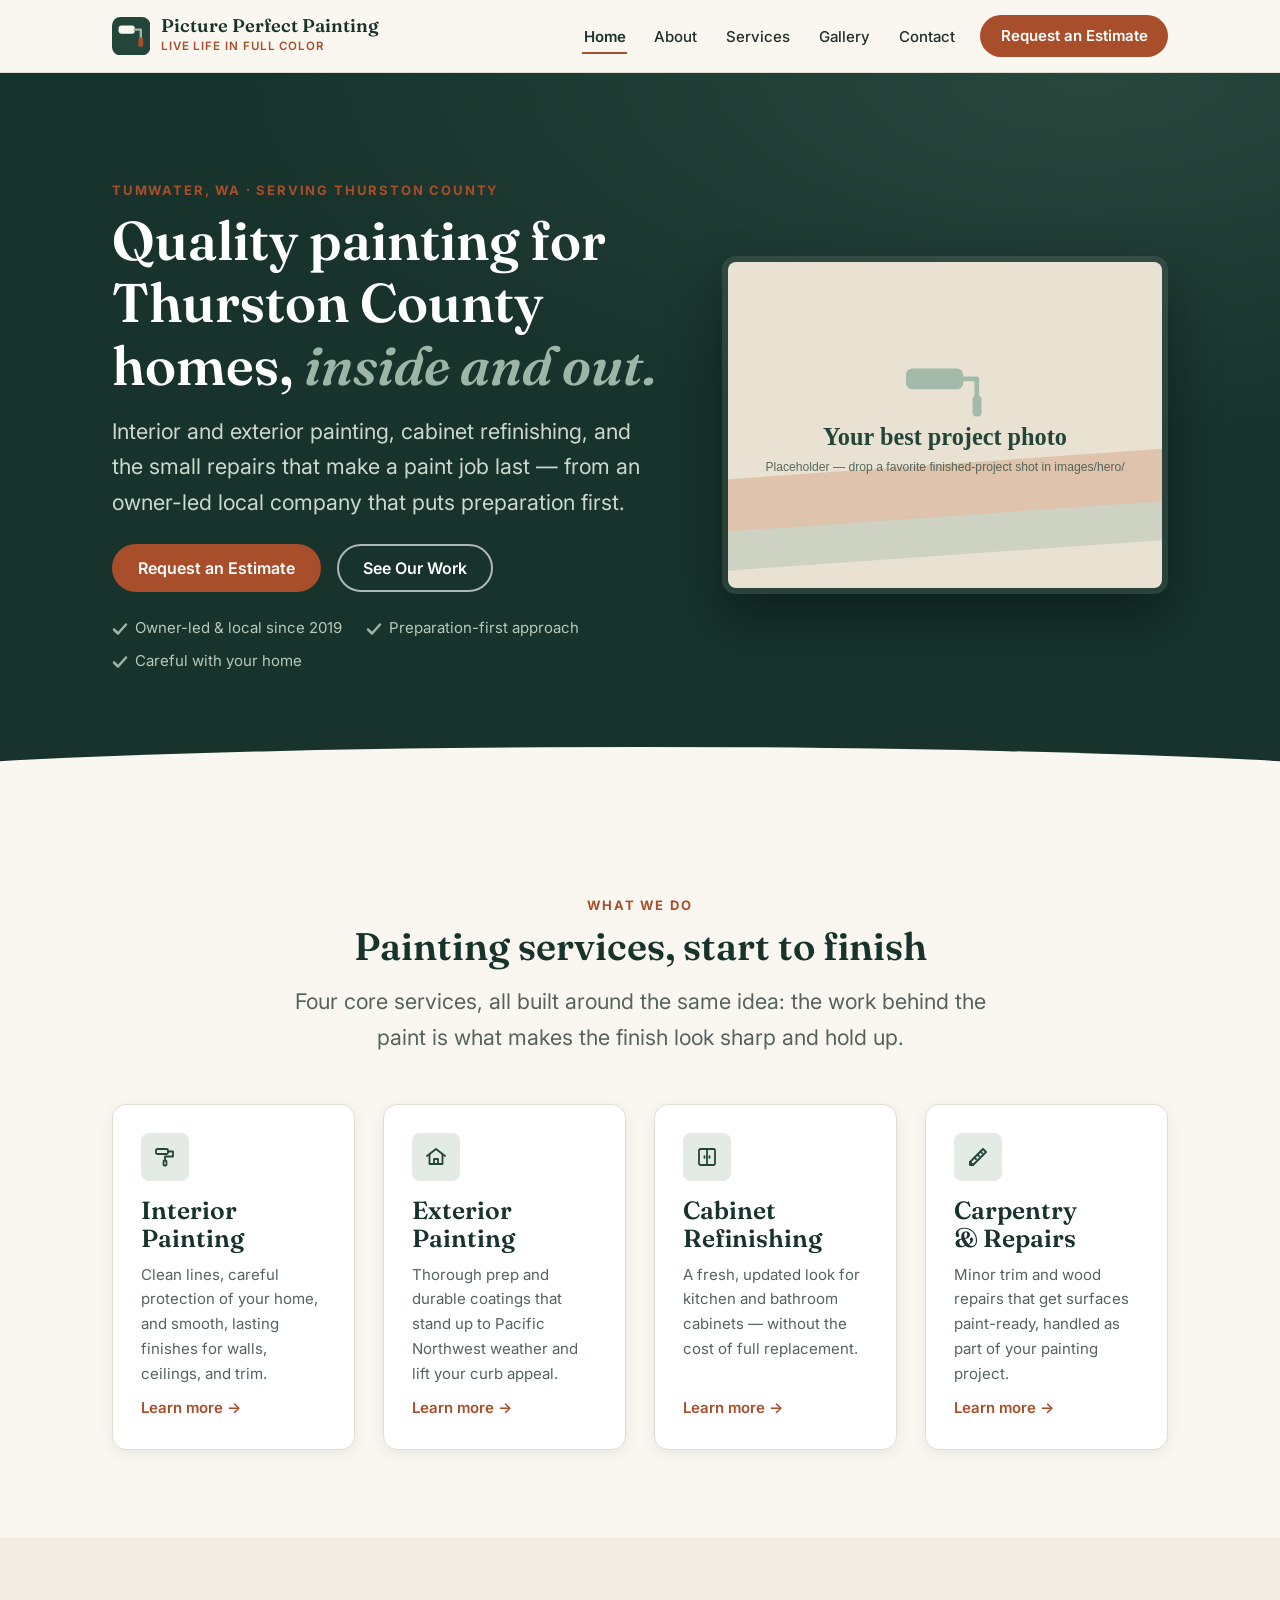
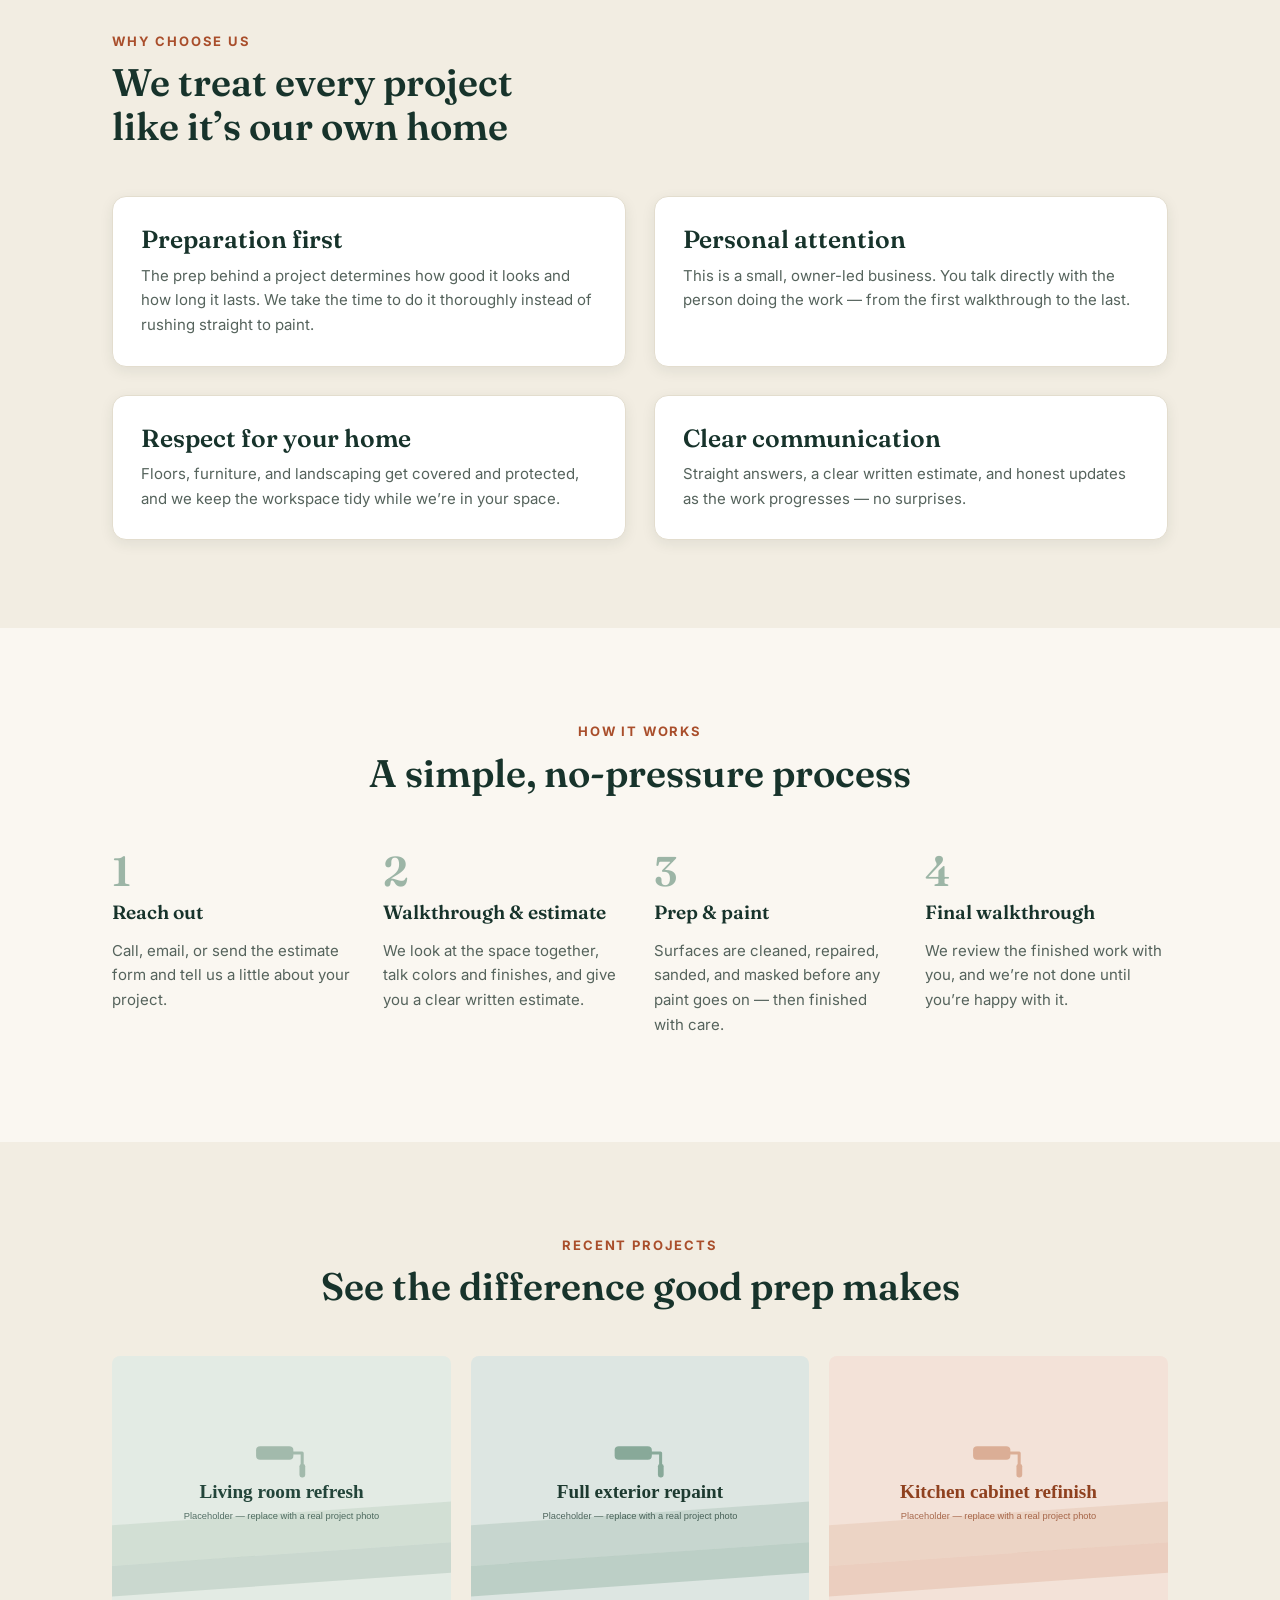
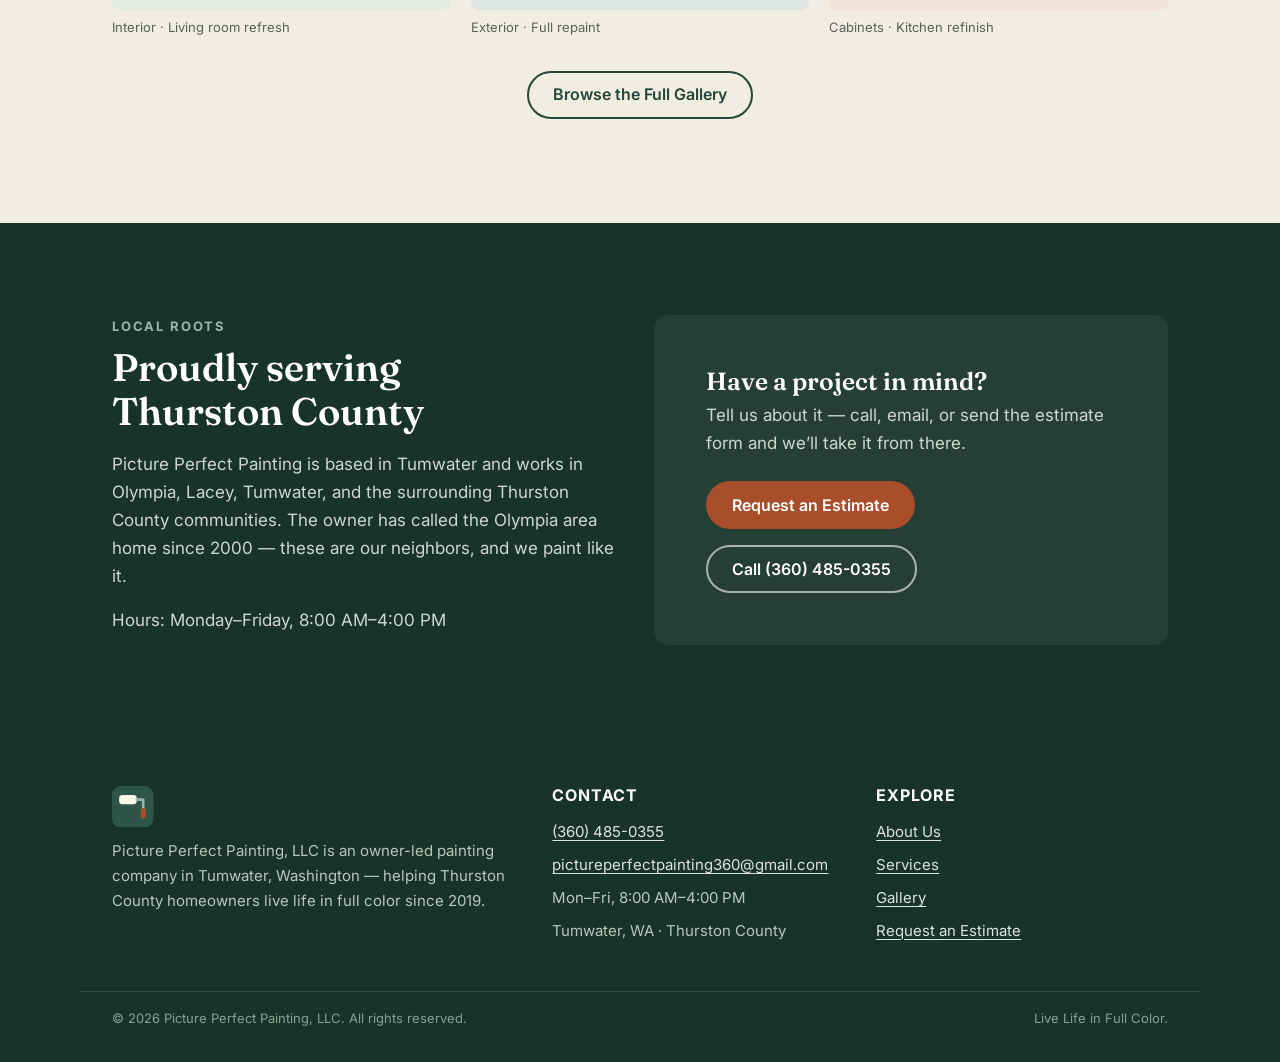
==== index.html @ fa582747 "Build redesigned Picture Perfect Painting website Complete rebuild of pictureperfectpainting360.com " ====
<!DOCTYPE html>
<html lang="en">
<head>
  <meta charset="UTF-8">
  <meta name="viewport" content="width=device-width, initial-scale=1.0">
  <title>Picture Perfect Painting | Interior &amp; Exterior Painters in Thurston County, WA</title>
  <meta name="description" content="Owner-led painting company in Tumwater, WA. Interior and exterior painting, cabinet refinishing, and small repairs for homes across Thurston County. Request an estimate today.">
  <link rel="canonical" href="https://pictureperfectpainting360.com/">

  <!-- Social sharing preview -->
  <meta property="og:type" content="website">
  <meta property="og:site_name" content="Picture Perfect Painting, LLC">
  <meta property="og:title" content="Picture Perfect Painting | Thurston County, WA">
  <meta property="og:description" content="Interior &amp; exterior painting, cabinet refinishing, and small repairs. Owner-led and local to Tumwater since 2019.">
  <meta property="og:url" content="https://pictureperfectpainting360.com/">
  <meta property="og:image" content="https://pictureperfectpainting360.com/images/branding/og-image.png">

  <link rel="icon" type="image/svg+xml" href="images/branding/favicon.svg">
  <link rel="apple-touch-icon" href="images/branding/apple-touch-icon.png">

  <link rel="preconnect" href="https://fonts.googleapis.com">
  <link rel="preconnect" href="https://fonts.gstatic.com" crossorigin>
  <link href="https://fonts.googleapis.com/css2?family=Fraunces:ital,opsz,wght@0,9..144,600;1,9..144,600&amp;family=Inter:wght@400;500;600;700&amp;display=swap" rel="stylesheet">

  <link rel="stylesheet" href="css/style.css">
  <script src="js/main.js" defer></script>

  <!-- Local-business structured data for search engines -->
  <script type="application/ld+json">
  {
    "@context": "https://schema.org",
    "@type": "HousePainter",
    "name": "Picture Perfect Painting, LLC",
    "url": "https://pictureperfectpainting360.com/",
    "telephone": "+13604850355",
    "email": "pictureperfectpainting360@gmail.com",
    "slogan": "Live Life in Full Color",
    "foundingDate": "2019",
    "image": "https://pictureperfectpainting360.com/images/branding/og-image.png",
    "address": {
      "@type": "PostalAddress",
      "addressLocality": "Tumwater",
      "addressRegion": "WA",
      "addressCountry": "US"
    },
    "areaServed": [
      { "@type": "AdministrativeArea", "name": "Thurston County, WA" },
      { "@type": "City", "name": "Olympia" },
      { "@type": "City", "name": "Lacey" },
      { "@type": "City", "name": "Tumwater" }
    ],
    "openingHoursSpecification": [{
      "@type": "OpeningHoursSpecification",
      "dayOfWeek": ["Monday", "Tuesday", "Wednesday", "Thursday", "Friday"],
      "opens": "08:00",
      "closes": "16:00"
    }]
  }
  </script>
</head>
<body>
  <a class="skip-link" href="#main">Skip to main content</a>

  <!-- ============ HEADER (keep identical across all pages) ============ -->
  <header class="site-header">
    <div class="container header-inner">
      <a class="brand" href="index.html">
        <svg viewBox="0 0 64 64" aria-hidden="true" focusable="false">
          <rect width="64" height="64" rx="14" fill="#23453a"/>
          <rect x="11" y="14" width="27" height="14" rx="5" fill="#faf7f1"/>
          <path d="M38 21 h10 v13" fill="none" stroke="#9cb5a6" stroke-width="4" stroke-linecap="round" stroke-linejoin="round"/>
          <rect x="44" y="34" width="8" height="16" rx="3.5" fill="#a94e2b"/>
        </svg>
        <span>
          <span class="brand-name">Picture Perfect Painting</span>
          <span class="brand-tag">Live Life in Full Color</span>
        </span>
      </a>
      <nav class="site-nav" id="site-nav" aria-label="Main">
        <ul>
          <li><a href="index.html" aria-current="page">Home</a></li>
          <li><a href="about.html">About</a></li>
          <li><a href="services.html">Services</a></li>
          <li><a href="gallery.html">Gallery</a></li>
          <li><a href="contact.html">Contact</a></li>
        </ul>
      </nav>
      <a class="btn btn--primary header-cta" href="contact.html">Request an Estimate</a>
      <button class="nav-toggle" aria-expanded="false" aria-controls="site-nav">
        <span class="visually-hidden">Menu</span>
        <span class="bar"></span><span class="bar"></span><span class="bar"></span>
      </button>
    </div>
  </header>

  <main id="main">
    <!-- ============ HERO ============ -->
    <section class="hero">
      <div class="container hero-inner">
        <div>
          <span class="eyebrow">Tumwater, WA &middot; Serving Thurston County</span>
          <h1>Quality painting for Thurston County homes, <span class="accent">inside&nbsp;and&nbsp;out.</span></h1>
          <p>Interior and exterior painting, cabinet refinishing, and the small repairs that make a paint job last — from an owner-led local company that puts preparation first.</p>
          <div class="hero-actions">
            <a class="btn btn--primary" href="contact.html">Request an Estimate</a>
            <a class="btn btn--outline" href="gallery.html">See Our Work</a>
          </div>
          <ul class="hero-points">
            <li><svg viewBox="0 0 16 16" aria-hidden="true"><path d="M2 8.5 6 12.5 14 3.5" fill="none" stroke="currentColor" stroke-width="2.5" stroke-linecap="round" stroke-linejoin="round"/></svg>Owner-led &amp; local since 2019</li>
            <li><svg viewBox="0 0 16 16" aria-hidden="true"><path d="M2 8.5 6 12.5 14 3.5" fill="none" stroke="currentColor" stroke-width="2.5" stroke-linecap="round" stroke-linejoin="round"/></svg>Preparation-first approach</li>
            <li><svg viewBox="0 0 16 16" aria-hidden="true"><path d="M2 8.5 6 12.5 14 3.5" fill="none" stroke="currentColor" stroke-width="2.5" stroke-linecap="round" stroke-linejoin="round"/></svg>Careful with your home</li>
          </ul>
        </div>
        <div class="hero-media">
          <!-- Swap this placeholder for a real finished-project photo
               (images/hero/) and give it descriptive alt text. -->
          <img src="images/hero/hero-placeholder.svg" width="1000" height="750" alt="" fetchpriority="high">
        </div>
      </div>
    </section>

    <!-- ============ SERVICES OVERVIEW ============ -->
    <section class="section" aria-labelledby="services-heading">
      <div class="container">
        <div class="section-intro section-intro--center">
          <span class="eyebrow">What We Do</span>
          <h2 id="services-heading">Painting services, start to finish</h2>
          <p class="lede">Four core services, all built around the same idea: the work behind the paint is what makes the finish look sharp and hold up.</p>
        </div>
        <div class="grid grid--4">
          <article class="card">
            <div class="card-icon">
              <svg viewBox="0 0 24 24" fill="none" stroke="currentColor" stroke-width="1.8" stroke-linecap="round" stroke-linejoin="round" aria-hidden="true"><rect x="3" y="4" width="12" height="5" rx="1.5"/><path d="M15 6.5h5v5h-8v4"/><rect x="10.5" y="15.5" width="3" height="5" rx="1"/></svg>
            </div>
            <h3>Interior Painting</h3>
            <p>Clean lines, careful protection of your home, and smooth, lasting finishes for walls, ceilings, and trim.</p>
            <a class="card-link" href="services.html#interior-painting">Learn more &rarr;</a>
          </article>
          <article class="card">
            <div class="card-icon">
              <svg viewBox="0 0 24 24" fill="none" stroke="currentColor" stroke-width="1.8" stroke-linecap="round" stroke-linejoin="round" aria-hidden="true"><path d="M3 11 12 4l9 7"/><path d="M5.5 9.5V19h13V9.5"/><path d="M10 19v-5h4v5"/></svg>
            </div>
            <h3>Exterior Painting</h3>
            <p>Thorough prep and durable coatings that stand up to Pacific Northwest weather and lift your curb appeal.</p>
            <a class="card-link" href="services.html#exterior-painting">Learn more &rarr;</a>
          </article>
          <article class="card">
            <div class="card-icon">
              <svg viewBox="0 0 24 24" fill="none" stroke="currentColor" stroke-width="1.8" stroke-linecap="round" stroke-linejoin="round" aria-hidden="true"><rect x="4" y="4" width="16" height="16" rx="1.5"/><path d="M12 4v16"/><path d="M9.5 11.2v1.6M14.5 11.2v1.6"/></svg>
            </div>
            <h3>Cabinet Refinishing</h3>
            <p>A fresh, updated look for kitchen and bathroom cabinets — without the cost of full replacement.</p>
            <a class="card-link" href="services.html#cabinet-refinishing">Learn more &rarr;</a>
          </article>
          <article class="card">
            <div class="card-icon">
              <svg viewBox="0 0 24 24" fill="none" stroke="currentColor" stroke-width="1.8" stroke-linecap="round" stroke-linejoin="round" aria-hidden="true"><path d="M4 17 17 4l3 3L7 20l-3 .0z"/><path d="M4 17l3 3M8.5 12.5l1.5 1.5M11.5 9.5l1.5 1.5M14.5 6.5l1.5 1.5"/></svg>
            </div>
            <h3>Carpentry &amp; Repairs</h3>
            <p>Minor trim and wood repairs that get surfaces paint-ready, handled as part of your painting project.</p>
            <a class="card-link" href="services.html#carpentry-repairs">Learn more &rarr;</a>
          </article>
        </div>
      </div>
    </section>

    <!-- ============ WHY CHOOSE US ============ -->
    <section class="section section--alt" aria-labelledby="why-heading">
      <div class="container">
        <div class="section-intro">
          <span class="eyebrow">Why Choose Us</span>
          <h2 id="why-heading">We treat every project like it&rsquo;s our own home</h2>
        </div>
        <div class="grid grid--2">
          <article class="card">
            <h3>Preparation first</h3>
            <p>The prep behind a project determines how good it looks and how long it lasts. We take the time to do it thoroughly instead of rushing straight to paint.</p>
          </article>
          <article class="card">
            <h3>Personal attention</h3>
            <p>This is a small, owner-led business. You talk directly with the person doing the work — from the first walkthrough to the last.</p>
          </article>
          <article class="card">
            <h3>Respect for your home</h3>
            <p>Floors, furniture, and landscaping get covered and protected, and we keep the workspace tidy while we&rsquo;re in your space.</p>
          </article>
          <article class="card">
            <h3>Clear communication</h3>
            <p>Straight answers, a clear written estimate, and honest updates as the work progresses — no surprises.</p>
          </article>
        </div>
      </div>
    </section>

    <!-- ============ PROCESS ============ -->
    <section class="section" aria-labelledby="process-heading">
      <div class="container">
        <div class="section-intro section-intro--center">
          <span class="eyebrow">How It Works</span>
          <h2 id="process-heading">A simple, no-pressure process</h2>
        </div>
        <div class="grid grid--4">
          <div class="step">
            <span class="step-number" aria-hidden="true">1</span>
            <h3>Reach out</h3>
            <p>Call, email, or send the estimate form and tell us a little about your project.</p>
          </div>
          <div class="step">
            <span class="step-number" aria-hidden="true">2</span>
            <h3>Walkthrough &amp; estimate</h3>
            <p>We look at the space together, talk colors and finishes, and give you a clear written estimate.</p>
          </div>
          <div class="step">
            <span class="step-number" aria-hidden="true">3</span>
            <h3>Prep &amp; paint</h3>
            <p>Surfaces are cleaned, repaired, sanded, and masked before any paint goes on — then finished with care.</p>
          </div>
          <div class="step">
            <span class="step-number" aria-hidden="true">4</span>
            <h3>Final walkthrough</h3>
            <p>We review the finished work with you, and we&rsquo;re not done until you&rsquo;re happy with it.</p>
          </div>
        </div>
      </div>
    </section>

    <!-- ============ FEATURED WORK ============ -->
    <section class="section section--alt" aria-labelledby="work-heading">
      <div class="container">
        <div class="section-intro section-intro--center">
          <span class="eyebrow">Recent Projects</span>
          <h2 id="work-heading">See the difference good prep makes</h2>
        </div>
        <div class="gallery-grid">
          <figure class="gallery-item">
            <img src="images/gallery/interior/placeholder-1.svg" width="1200" height="900" loading="lazy" alt="Placeholder for an interior painting project photo">
            <figcaption>Interior &middot; Living room refresh</figcaption>
          </figure>
          <figure class="gallery-item">
            <img src="images/gallery/exterior/placeholder-1.svg" width="1200" height="900" loading="lazy" alt="Placeholder for an exterior painting project photo">
            <figcaption>Exterior &middot; Full repaint</figcaption>
          </figure>
          <figure class="gallery-item">
            <img src="images/gallery/cabinets/placeholder-1.svg" width="1200" height="900" loading="lazy" alt="Placeholder for a cabinet refinishing project photo">
            <figcaption>Cabinets &middot; Kitchen refinish</figcaption>
          </figure>
        </div>
        <p style="text-align:center; margin-top: var(--space-4);">
          <a class="btn btn--outline" href="gallery.html">Browse the Full Gallery</a>
        </p>
      </div>
    </section>

    <!--
    ============ TESTIMONIALS (ready to enable) ============
    Uncomment this section once you have real customer quotes, and only use
    reviews you have permission to publish. Never invent testimonials.

    <section class="section" aria-labelledby="testimonials-heading">
      <div class="container">
        <div class="section-intro section-intro--center">
          <span class="eyebrow">Kind Words</span>
          <h2 id="testimonials-heading">What neighbors are saying</h2>
        </div>
        <div class="grid grid--3">
          <blockquote class="card">
            <p>&ldquo;Customer quote goes here.&rdquo;</p>
            <footer>&mdash; First name, City</footer>
          </blockquote>
        </div>
      </div>
    </section>
    -->

    <!-- ============ SERVICE AREA ============ -->
    <section class="section section--dark" aria-labelledby="area-heading">
      <div class="container grid grid--2" style="align-items:center;">
        <div>
          <span class="eyebrow">Local Roots</span>
          <h2 id="area-heading">Proudly serving Thurston County</h2>
          <p>Picture Perfect Painting is based in Tumwater and works in Olympia, Lacey, Tumwater, and the surrounding Thurston County communities. The owner has called the Olympia area home since 2000 — these are our neighbors, and we paint like it.</p>
          <p>Hours: Monday&ndash;Friday, 8:00&nbsp;AM&ndash;4:00&nbsp;PM</p>
        </div>
        <div>
          <div class="cta-banner" style="background: rgba(255,255,255,0.06); flex-direction:column; align-items:flex-start;">
            <div>
              <h2 style="font-size: var(--text-h3);">Have a project in mind?</h2>
              <p>Tell us about it — call, email, or send the estimate form and we&rsquo;ll take it from there.</p>
            </div>
            <div class="cta-actions">
              <a class="btn btn--primary" href="contact.html">Request an Estimate</a>
              <a class="btn btn--outline" href="tel:+13604850355">Call (360)&nbsp;485-0355</a>
            </div>
          </div>
        </div>
      </div>
    </section>
  </main>

  <!-- ============ FOOTER (keep identical across all pages) ============ -->
  <footer class="site-footer" style="margin-top:0;">
    <div class="container footer-grid">
      <div class="footer-brand">
        <svg viewBox="0 0 64 64" aria-hidden="true" focusable="false">
          <rect width="64" height="64" rx="14" fill="#2e5648"/>
          <rect x="11" y="14" width="27" height="14" rx="5" fill="#faf7f1"/>
          <path d="M38 21 h10 v13" fill="none" stroke="#9cb5a6" stroke-width="4" stroke-linecap="round" stroke-linejoin="round"/>
          <rect x="44" y="34" width="8" height="16" rx="3.5" fill="#a94e2b"/>
        </svg>
        <p>Picture Perfect Painting, LLC is an owner-led painting company in Tumwater, Washington — helping Thurston County homeowners live life in full color since 2019.</p>
      </div>
      <div>
        <h3>Contact</h3>
        <ul>
          <li><a href="tel:+13604850355">(360) 485-0355</a></li>
          <li><a href="mailto:pictureperfectpainting360@gmail.com">pictureperfectpainting360@gmail.com</a></li>
          <li>Mon&ndash;Fri, 8:00 AM&ndash;4:00 PM</li>
          <li>Tumwater, WA &middot; Thurston County</li>
        </ul>
      </div>
      <div>
        <h3>Explore</h3>
        <ul>
          <li><a href="about.html">About Us</a></li>
          <li><a href="services.html">Services</a></li>
          <li><a href="gallery.html">Gallery</a></li>
          <li><a href="contact.html">Request an Estimate</a></li>
        </ul>
      </div>
    </div>
    <div class="container footer-bottom">
      <p>&copy; <span id="footer-year">2026</span> Picture Perfect Painting, LLC. All rights reserved.</p>
      <p>Live Life in Full Color.</p>
    </div>
  </footer>
</body>
</html>
---- css/style.css ----
/* ==========================================================================
   Picture Perfect Painting, LLC — pictureperfectpainting360.com
   One shared stylesheet for the whole site.

   CONTENTS
   1. Design tokens (colors, fonts, spacing)
   2. Base / reset
   3. Layout helpers (container, sections, grids)
   4. Buttons
   5. Header + navigation
   6. Hero
   7. Cards (services, values, process)
   8. Gallery + lightbox
   9. Forms
   10. Footer
   11. Utility + accessibility
   12. Responsive breakpoints
   ========================================================================== */

/* 1. DESIGN TOKENS
   Change a color here and it updates everywhere. */
:root {
  /* Brand palette — "Pacific Northwest craftsman" */
  --paper:       #faf7f1;  /* warm off-white page background */
  --paper-2:     #f2ede2;  /* deeper cream for alternating sections */
  --ink:         #22302a;  /* near-black body text */
  --ink-soft:    #55635c;  /* secondary text */
  --spruce:      #23453a;  /* primary deep green */
  --spruce-deep: #17332b;  /* darker green (hero, footer) */
  --sage:        #9cb5a6;  /* soft green accent */
  --sage-tint:   #e3ebe4;  /* pale green backgrounds */
  --clay:        #a94e2b;  /* terracotta accent (buttons, links) */
  --clay-deep:   #8f411f;  /* button hover */
  --clay-tint:   #f3e2d8;  /* pale clay backgrounds */
  --line:        #e3ddce;  /* hairline borders on cream */
  --white:       #ffffff;

  /* Type */
  --font-display: "Fraunces", Georgia, "Times New Roman", serif;
  --font-body: "Inter", -apple-system, "Segoe UI", Roboto, Helvetica, Arial, sans-serif;

  /* Fluid type scale */
  --text-xs:  0.8125rem;
  --text-sm:  0.9375rem;
  --text-md:  1.0625rem;
  --text-lg:  clamp(1.15rem, 1rem + 0.6vw, 1.35rem);
  --text-h3:  clamp(1.25rem, 1.1rem + 0.8vw, 1.55rem);
  --text-h2:  clamp(1.7rem, 1.4rem + 1.6vw, 2.4rem);
  --text-h1:  clamp(2.1rem, 1.6rem + 2.8vw, 3.4rem);

  /* Spacing scale */
  --space-1: 0.5rem;
  --space-2: 1rem;
  --space-3: 1.5rem;
  --space-4: 2rem;
  --space-5: 3rem;
  --space-6: 4.5rem;

  --radius: 14px;
  --radius-sm: 8px;
  --shadow: 0 10px 30px rgba(23, 51, 43, 0.10);
  --shadow-soft: 0 4px 14px rgba(23, 51, 43, 0.08);
  --max-width: 1120px;
  --header-height: 4.5rem;
}

/* 2. BASE / RESET */
*, *::before, *::after { box-sizing: border-box; }

html {
  scroll-behavior: smooth;
  -webkit-text-size-adjust: 100%;
}

body {
  margin: 0;
  font-family: var(--font-body);
  font-size: var(--text-md);
  line-height: 1.65;
  color: var(--ink);
  background: var(--paper);
}

h1, h2, h3, h4 {
  font-family: var(--font-display);
  font-weight: 600;
  line-height: 1.15;
  color: var(--spruce-deep);
  margin: 0 0 var(--space-2);
  text-wrap: balance;
}

h1 { font-size: var(--text-h1); }
h2 { font-size: var(--text-h2); }
h3 { font-size: var(--text-h3); }

p { margin: 0 0 var(--space-2); }

img, svg, video { max-width: 100%; height: auto; display: block; }

a {
  color: var(--clay);
  text-decoration-thickness: 1px;
  text-underline-offset: 3px;
}
a:hover { color: var(--clay-deep); }

ul { padding-left: 1.2rem; }

:focus-visible {
  outline: 3px solid var(--clay);
  outline-offset: 3px;
  border-radius: 2px;
}

::selection { background: var(--sage); color: var(--spruce-deep); }

@media (prefers-reduced-motion: reduce) {
  html { scroll-behavior: auto; }
  *, *::before, *::after {
    animation-duration: 0.01ms !important;
    animation-iteration-count: 1 !important;
    transition-duration: 0.01ms !important;
  }
}

/* 3. LAYOUT HELPERS */
.container {
  max-width: var(--max-width);
  margin-inline: auto;
  padding-inline: clamp(1.1rem, 4vw, 2rem);
}

.section { padding-block: clamp(3rem, 7vw, 5.5rem); }
.section--alt { background: var(--paper-2); }
.section--dark {
  background: var(--spruce-deep);
  color: #e9efe9;
}
.section--dark h2, .section--dark h3 { color: var(--white); }
.section--dark p { color: #cdd9cf; }

.section-intro {
  max-width: 46rem;
  margin-bottom: clamp(1.5rem, 4vw, 3rem);
}
.section-intro--center { margin-inline: auto; text-align: center; }

.eyebrow {
  display: inline-block;
  font-size: var(--text-xs);
  font-weight: 700;
  letter-spacing: 0.14em;
  text-transform: uppercase;
  color: var(--clay);
  margin-bottom: var(--space-1);
}
.section--dark .eyebrow { color: var(--sage); }

.grid {
  display: grid;
  gap: clamp(1rem, 2.5vw, 1.75rem);
}
.grid--2 { grid-template-columns: repeat(2, 1fr); }
.grid--3 { grid-template-columns: repeat(3, 1fr); }
.grid--4 { grid-template-columns: repeat(4, 1fr); }

.lede { font-size: var(--text-lg); color: var(--ink-soft); }

/* 4. BUTTONS — large tap targets, obvious hierarchy */
.btn {
  display: inline-flex;
  align-items: center;
  justify-content: center;
  gap: 0.5rem;
  min-height: 3rem;
  padding: 0.7rem 1.5rem;
  border-radius: 999px;
  border: 2px solid transparent;
  font-family: var(--font-body);
  font-size: 1rem;
  font-weight: 600;
  line-height: 1.2;
  text-decoration: none;
  cursor: pointer;
  transition: background-color 160ms ease, color 160ms ease,
              border-color 160ms ease, transform 160ms ease;
}
.btn:active { transform: translateY(1px); }

.btn--primary { background: var(--clay); color: var(--white); }
.btn--primary:hover { background: var(--clay-deep); color: var(--white); }

.btn--outline { border-color: var(--spruce); color: var(--spruce); background: transparent; }
.btn--outline:hover { background: var(--spruce); color: var(--white); }

/* outline button on dark backgrounds */
.section--dark .btn--outline,
.hero .btn--outline {
  border-color: rgba(255, 255, 255, 0.65);
  color: var(--white);
}
.section--dark .btn--outline:hover,
.hero .btn--outline:hover { background: var(--white); color: var(--spruce-deep); }

.btn--block { width: 100%; }

/* 5. HEADER + NAVIGATION */
.site-header {
  position: sticky;
  top: 0;
  z-index: 50;
  background: rgba(250, 247, 241, 0.94);
  backdrop-filter: blur(8px);
  border-bottom: 1px solid var(--line);
}

.header-inner {
  display: flex;
  align-items: center;
  gap: var(--space-3);
  min-height: var(--header-height);
}

.brand {
  display: flex;
  align-items: center;
  gap: 0.65rem;
  text-decoration: none;
  color: var(--spruce-deep);
  margin-right: auto;
}
.brand svg { width: 2.4rem; height: 2.4rem; flex: none; }
.brand-name {
  font-family: var(--font-display);
  font-weight: 600;
  font-size: 1.15rem;
  line-height: 1.1;
  display: block;
}
.brand-tag {
  display: block;
  font-size: 0.72rem;
  letter-spacing: 0.08em;
  text-transform: uppercase;
  color: var(--clay);
  font-weight: 600;
}

.site-nav ul {
  display: flex;
  align-items: center;
  gap: clamp(1rem, 2vw, 1.75rem);
  list-style: none;
  margin: 0;
  padding: 0;
}
.site-nav a {
  text-decoration: none;
  color: var(--ink);
  font-weight: 500;
  font-size: var(--text-sm);
  padding: 0.4rem 0.1rem;
  border-bottom: 2px solid transparent;
}
.site-nav a:hover { color: var(--clay-deep); }
.site-nav a[aria-current="page"] {
  color: var(--spruce-deep);
  border-bottom-color: var(--clay);
  font-weight: 600;
}

.header-cta { min-height: 2.6rem; padding: 0.45rem 1.15rem; font-size: var(--text-sm); }

.nav-toggle {
  display: none;
  flex-direction: column;
  justify-content: center;
  gap: 5px;
  width: 2.75rem;
  height: 2.75rem;
  padding: 0.6rem;
  background: transparent;
  border: 1px solid var(--line);
  border-radius: var(--radius-sm);
  cursor: pointer;
}
.nav-toggle .bar {
  display: block;
  height: 2px;
  width: 100%;
  background: var(--spruce-deep);
  border-radius: 2px;
  transition: transform 200ms ease, opacity 200ms ease;
}
.nav-toggle[aria-expanded="true"] .bar:nth-child(1) { transform: translateY(7px) rotate(45deg); }
.nav-toggle[aria-expanded="true"] .bar:nth-child(2) { opacity: 0; }
.nav-toggle[aria-expanded="true"] .bar:nth-child(3) { transform: translateY(-7px) rotate(-45deg); }

/* 6. HERO */
.hero {
  position: relative;
  background:
    radial-gradient(120% 90% at 85% 0%, rgba(156, 181, 166, 0.14) 0%, rgba(156, 181, 166, 0) 55%),
    var(--spruce-deep);
  color: #e9efe9;
  overflow: hidden;
}
.hero::after {
  /* subtle wide brush stroke along the bottom edge */
  content: "";
  position: absolute;
  inset: auto 0 -1px 0;
  height: 3.5rem;
  background: var(--paper);
  clip-path: ellipse(75% 100% at 50% 100%);
}

.hero-inner {
  position: relative;
  display: grid;
  grid-template-columns: 1.1fr 0.9fr;
  gap: clamp(2rem, 5vw, 4rem);
  align-items: center;
  padding-block: clamp(3.5rem, 8vw, 6.5rem) clamp(5.5rem, 10vw, 8rem);
}

.hero h1 { color: var(--white); margin-bottom: var(--space-2); }
.hero .accent {
  color: var(--sage);
  font-style: italic;
}
.hero p {
  color: #cdd9cf;
  font-size: var(--text-lg);
  max-width: 34rem;
}

.hero-actions {
  display: flex;
  flex-wrap: wrap;
  gap: var(--space-2);
  margin-top: var(--space-3);
}

.hero-points {
  display: flex;
  flex-wrap: wrap;
  gap: 0.5rem 1.5rem;
  margin: var(--space-3) 0 0;
  padding: 0;
  list-style: none;
  font-size: var(--text-sm);
  color: #b8c9bb;
}
.hero-points li { display: flex; align-items: center; gap: 0.45rem; }
.hero-points svg { width: 1rem; height: 1rem; color: var(--sage); flex: none; }

.hero-media { position: relative; }
.hero-media img {
  width: 100%;
  border-radius: var(--radius);
  box-shadow: 0 24px 50px rgba(0, 0, 0, 0.35);
  border: 6px solid rgba(255, 255, 255, 0.08);
}

/* 7. CARDS */
.card {
  background: var(--white);
  border: 1px solid var(--line);
  border-radius: var(--radius);
  padding: clamp(1.25rem, 3vw, 1.75rem);
  box-shadow: var(--shadow-soft);
  display: flex;
  flex-direction: column;
  gap: 0.6rem;
}
.card h3 { margin-bottom: 0; }
.card p { color: var(--ink-soft); font-size: var(--text-sm); margin-bottom: 0; }
.card .card-link {
  margin-top: auto;
  font-weight: 600;
  font-size: var(--text-sm);
  text-decoration: none;
}
.card .card-link:hover { text-decoration: underline; }

.card-icon {
  width: 3rem;
  height: 3rem;
  display: grid;
  place-items: center;
  border-radius: var(--radius-sm);
  background: var(--sage-tint);
  color: var(--spruce);
  margin-bottom: 0.35rem;
}
.card-icon svg { width: 1.5rem; height: 1.5rem; }

/* numbered process steps */
.step {
  position: relative;
  padding-top: 0.5rem;
}
.step-number {
  font-family: var(--font-display);
  font-size: 2.6rem;
  font-weight: 600;
  color: var(--sage);
  line-height: 1;
  display: block;
  margin-bottom: 0.5rem;
}
.step h3 { font-size: 1.2rem; }
.step p { color: var(--ink-soft); font-size: var(--text-sm); }

/* service detail rows (services.html) */
.service-detail {
  display: grid;
  grid-template-columns: 1fr 1fr;
  gap: clamp(1.5rem, 4vw, 3.5rem);
  align-items: center;
  padding-block: clamp(2rem, 5vw, 3.5rem);
}
.service-detail + .service-detail { border-top: 1px solid var(--line); }
.service-detail:nth-of-type(even) .service-detail-media { order: -1; }
.service-detail-media img {
  border-radius: var(--radius);
  box-shadow: var(--shadow);
  width: 100%;
}
.service-detail ul {
  margin: 0.75rem 0 0;
  padding: 0;
  list-style: none;
  display: grid;
  gap: 0.5rem;
  color: var(--ink-soft);
  font-size: var(--text-sm);
}
.service-detail ul li {
  display: flex;
  gap: 0.55rem;
  align-items: baseline;
}
.service-detail ul svg {
  width: 0.9rem; height: 0.9rem;
  color: var(--clay);
  flex: none;
  position: relative;
  top: 0.1rem;
}

/* CTA banner */
.cta-banner {
  background: var(--spruce);
  border-radius: var(--radius);
  color: var(--white);
  padding: clamp(2rem, 5vw, 3.25rem);
  display: flex;
  flex-wrap: wrap;
  align-items: center;
  justify-content: space-between;
  gap: var(--space-3);
}
.cta-banner h2 { color: var(--white); margin-bottom: 0.35rem; }
.cta-banner p { color: #cdd9cf; margin: 0; }
.cta-banner .btn--outline { border-color: rgba(255,255,255,0.6); color: var(--white); }
.cta-banner .btn--outline:hover { background: var(--white); color: var(--spruce-deep); }
.cta-actions { display: flex; flex-wrap: wrap; gap: var(--space-2); }

/* 8. GALLERY + LIGHTBOX */
.gallery-filters {
  display: flex;
  flex-wrap: wrap;
  gap: 0.5rem;
  margin-bottom: var(--space-4);
}
.filter-btn {
  padding: 0.5rem 1.1rem;
  min-height: 2.6rem;
  border-radius: 999px;
  border: 1px solid var(--line);
  background: var(--white);
  color: var(--ink);
  font-family: var(--font-body);
  font-size: var(--text-sm);
  font-weight: 500;
  cursor: pointer;
  transition: background-color 150ms ease, color 150ms ease, border-color 150ms ease;
}
.filter-btn:hover { border-color: var(--spruce); }
.filter-btn[aria-pressed="true"] {
  background: var(--spruce);
  border-color: var(--spruce);
  color: var(--white);
}

.gallery-grid {
  display: grid;
  grid-template-columns: repeat(3, 1fr);
  gap: clamp(0.75rem, 2vw, 1.25rem);
}
.gallery-item { margin: 0; }
.gallery-item.is-hidden { display: none; }
.gallery-item button {
  display: block;
  width: 100%;
  padding: 0;
  border: 0;
  background: none;
  cursor: zoom-in;
  border-radius: var(--radius-sm);
  overflow: hidden;
}
.gallery-item img {
  width: 100%;
  aspect-ratio: 4 / 3;
  object-fit: cover;
  border-radius: var(--radius-sm);
  transition: transform 250ms ease;
}
.gallery-item button:hover img { transform: scale(1.03); }
.gallery-item figcaption {
  font-size: var(--text-xs);
  color: var(--ink-soft);
  padding-top: 0.45rem;
}

/* lightbox */
.lightbox {
  border: 0;
  padding: 0;
  background: transparent;
  max-width: min(92vw, 1000px);
  width: 100%;
}
.lightbox::backdrop { background: rgba(15, 26, 22, 0.88); }
.lightbox-body {
  position: relative;
  background: var(--spruce-deep);
  border-radius: var(--radius);
  padding: 0.75rem;
}
.lightbox img {
  width: 100%;
  max-height: 78vh;
  object-fit: contain;
  border-radius: var(--radius-sm);
  background: #0f1a16;
}
.lightbox-caption {
  color: #cdd9cf;
  font-size: var(--text-sm);
  text-align: center;
  padding: 0.6rem 3rem 0.35rem;
}
.lightbox-close, .lightbox-prev, .lightbox-next {
  position: absolute;
  display: grid;
  place-items: center;
  width: 2.75rem;
  height: 2.75rem;
  border-radius: 50%;
  border: 0;
  background: rgba(255, 255, 255, 0.14);
  color: var(--white);
  font-size: 1.3rem;
  line-height: 1;
  cursor: pointer;
}
.lightbox-close:hover, .lightbox-prev:hover, .lightbox-next:hover {
  background: rgba(255, 255, 255, 0.3);
}
.lightbox-close { top: 1rem; right: 1rem; }
.lightbox-prev { top: 50%; left: 1rem; transform: translateY(-50%); }
.lightbox-next { top: 50%; right: 1rem; transform: translateY(-50%); }

/* 9. FORMS */
.form-grid {
  display: grid;
  grid-template-columns: 1fr 1fr;
  gap: var(--space-2) var(--space-3);
}
.form-field { display: flex; flex-direction: column; gap: 0.35rem; }
.form-field--full { grid-column: 1 / -1; }
.form-field label {
  font-weight: 600;
  font-size: var(--text-sm);
  color: var(--spruce-deep);
}
.form-field .optional {
  font-weight: 400;
  color: var(--ink-soft);
  font-size: var(--text-xs);
}
.form-field input,
.form-field select,
.form-field textarea {
  font: inherit;
  color: var(--ink);
  padding: 0.75rem 0.9rem;
  min-height: 3rem;
  border: 1px solid #cfc8b6;
  border-radius: var(--radius-sm);
  background: var(--white);
  width: 100%;
}
.form-field textarea { min-height: 8rem; resize: vertical; }
.form-field input:focus, .form-field select:focus, .form-field textarea:focus {
  outline: 3px solid rgba(169, 78, 43, 0.35);
  outline-offset: 0;
  border-color: var(--clay);
}

.form-note { font-size: var(--text-xs); color: var(--ink-soft); }

.form-status {
  border-radius: var(--radius-sm);
  padding: 0.9rem 1.1rem;
  font-size: var(--text-sm);
  font-weight: 500;
  display: none;
}
.form-status.is-success { display: block; background: var(--sage-tint); color: var(--spruce-deep); }
.form-status.is-error { display: block; background: var(--clay-tint); color: var(--clay-deep); }

/* honeypot field — hidden from humans, bots fill it in */
.hp-field {
  position: absolute !important;
  left: -9999px !important;
  width: 1px; height: 1px;
  overflow: hidden;
}

/* contact info cards */
.contact-card {
  background: var(--white);
  border: 1px solid var(--line);
  border-radius: var(--radius);
  padding: var(--space-3);
  box-shadow: var(--shadow-soft);
}
.contact-card h3 { font-size: 1.1rem; display: flex; align-items: center; gap: 0.5rem; }
.contact-card h3 svg { width: 1.15rem; height: 1.15rem; color: var(--clay); }
.contact-card p { margin: 0; color: var(--ink-soft); font-size: var(--text-sm); }
.contact-card a { font-weight: 600; font-size: var(--text-md); }

/* 10. FOOTER */
.site-footer {
  background: var(--spruce-deep);
  color: #b8c9bb;
  font-size: var(--text-sm);
  margin-top: var(--space-6);
}
.footer-grid {
  display: grid;
  grid-template-columns: 1.4fr 1fr 1fr;
  gap: var(--space-4);
  padding-block: var(--space-5);
}
.site-footer h3 {
  color: var(--white);
  font-size: 1rem;
  font-family: var(--font-body);
  font-weight: 700;
  letter-spacing: 0.05em;
  text-transform: uppercase;
  margin-bottom: var(--space-2);
}
.site-footer a { color: #dbe6dc; }
.site-footer a:hover { color: var(--white); }
.site-footer ul { list-style: none; margin: 0; padding: 0; display: grid; gap: 0.5rem; }
.footer-brand svg { width: 2.6rem; height: 2.6rem; margin-bottom: 0.75rem; }
.footer-brand p { max-width: 26rem; }
.footer-bottom {
  border-top: 1px solid rgba(255, 255, 255, 0.12);
  padding-block: var(--space-2);
  display: flex;
  flex-wrap: wrap;
  gap: 0.5rem 1.5rem;
  justify-content: space-between;
  font-size: var(--text-xs);
  color: #8aa190;
}

/* 11. UTILITIES + ACCESSIBILITY */
.visually-hidden {
  position: absolute !important;
  width: 1px; height: 1px;
  margin: -1px; padding: 0; border: 0;
  clip: rect(0 0 0 0);
  clip-path: inset(50%);
  overflow: hidden;
  white-space: nowrap;
}

.skip-link {
  position: absolute;
  top: -3rem;
  left: 1rem;
  z-index: 100;
  background: var(--spruce-deep);
  color: var(--white);
  padding: 0.6rem 1rem;
  border-radius: 0 0 var(--radius-sm) var(--radius-sm);
  text-decoration: none;
  transition: top 150ms ease;
}
.skip-link:focus { top: 0; color: var(--white); }

.page-hero {
  background: var(--spruce-deep);
  color: #cdd9cf;
  padding-block: clamp(2.5rem, 6vw, 4rem);
}
.page-hero h1 { color: var(--white); margin-bottom: 0.4rem; }
.page-hero p { max-width: 44rem; margin: 0; font-size: var(--text-lg); }

/* 12. RESPONSIVE BREAKPOINTS
   Tested at 375px, 430px, 768px, 1024px, desktop */
@media (max-width: 1023px) {
  .grid--4 { grid-template-columns: repeat(2, 1fr); }
  .footer-grid { grid-template-columns: 1fr 1fr; }
}

@media (max-width: 860px) {
  .hero-inner { grid-template-columns: 1fr; }
  .hero-media { max-width: 34rem; }
  .service-detail { grid-template-columns: 1fr; }
  .service-detail:nth-of-type(even) .service-detail-media { order: 0; }
  .grid--3 { grid-template-columns: repeat(2, 1fr); }
  .gallery-grid { grid-template-columns: repeat(2, 1fr); }

  /* collapse nav into hamburger menu */
  .nav-toggle { display: flex; }
  .site-nav {
    position: absolute;
    top: 100%;
    left: 0;
    right: 0;
    background: var(--paper);
    border-bottom: 1px solid var(--line);
    box-shadow: var(--shadow);
    display: none;
  }
  .site-nav.is-open { display: block; }
  .site-nav ul {
    flex-direction: column;
    align-items: stretch;
    gap: 0;
    padding: 0.5rem 0;
  }
  .site-nav a {
    display: block;
    padding: 0.9rem clamp(1.1rem, 4vw, 2rem);
    font-size: var(--text-md);
    border-bottom: 0;
    border-left: 3px solid transparent;
  }
  .site-nav a[aria-current="page"] { border-left-color: var(--clay); background: var(--paper-2); }
}

@media (max-width: 560px) {
  .grid--2, .grid--3, .grid--4 { grid-template-columns: 1fr; }
  .form-grid { grid-template-columns: 1fr; }
  .footer-grid { grid-template-columns: 1fr; }
  .gallery-grid { grid-template-columns: 1fr 1fr; }
  .header-cta { display: none; }         /* keep header uncluttered on small phones… */
  .hero-actions .btn { width: 100%; }    /* …but make hero CTAs full-width and thumb-friendly */
  .cta-banner { text-align: left; }
  .cta-actions { width: 100%; }
  .cta-actions .btn { flex: 1; }
  .brand-tag { display: none; }
  .lightbox-prev { left: 0.4rem; }
  .lightbox-next { right: 0.4rem; }
}
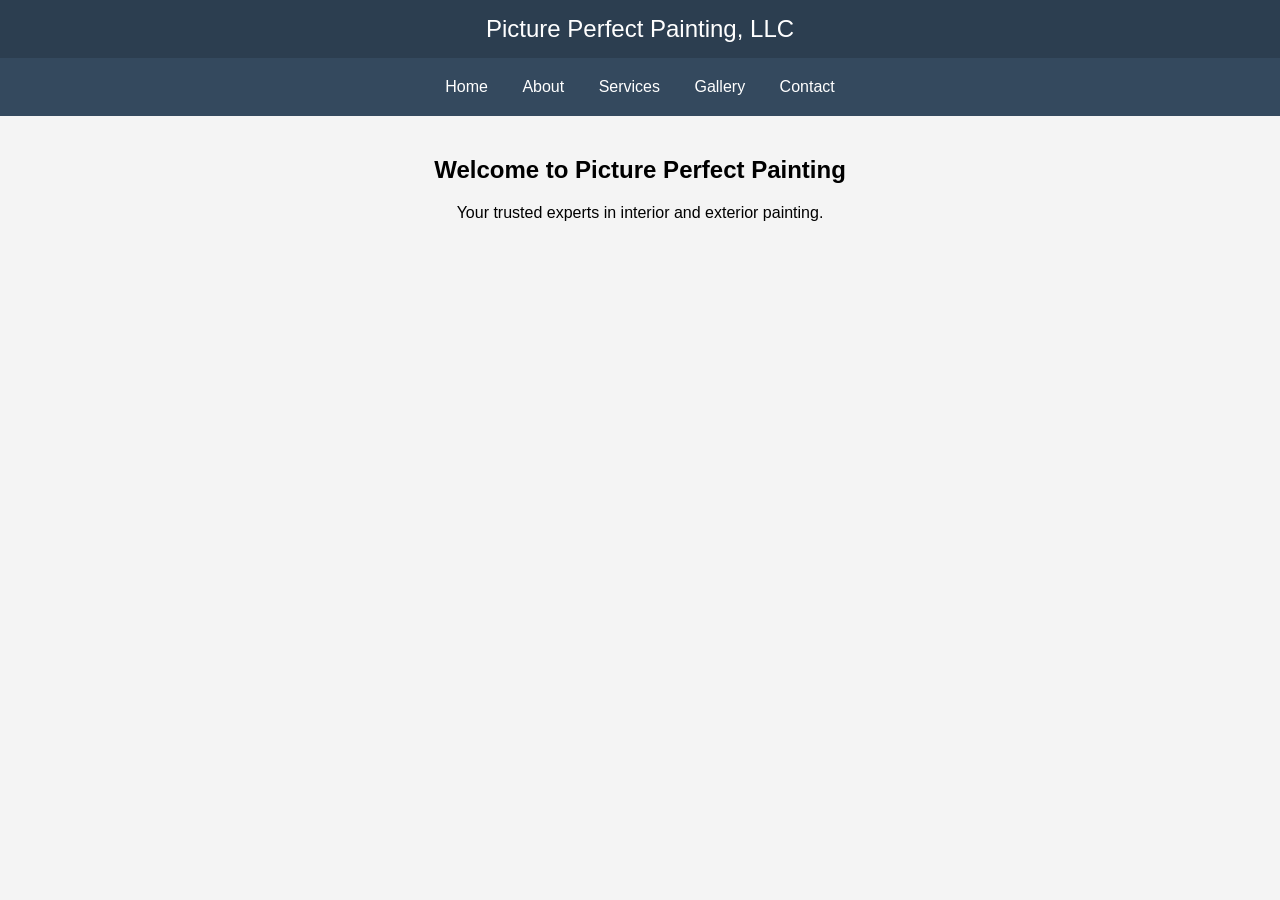
==== commit e739e7a7: "Snapshot of the old live site before redesign deploy Co-Authored-By: Claude Fable 5 <noreply@anthrop" ====
--- a/index.html
+++ b/index.html
@@ -1,337 +1,86 @@
-<!DOCTYPE html>
-<html lang="en">
-<head>
-  <meta charset="UTF-8">
-  <meta name="viewport" content="width=device-width, initial-scale=1.0">
-  <title>Picture Perfect Painting | Interior &amp; Exterior Painters in Thurston County, WA</title>
-  <meta name="description" content="Owner-led painting company in Tumwater, WA. Interior and exterior painting, cabinet refinishing, and small repairs for homes across Thurston County. Request an estimate today.">
-  <link rel="canonical" href="https://pictureperfectpainting360.com/">
-
-  <!-- Social sharing preview -->
-  <meta property="og:type" content="website">
-  <meta property="og:site_name" content="Picture Perfect Painting, LLC">
-  <meta property="og:title" content="Picture Perfect Painting | Thurston County, WA">
-  <meta property="og:description" content="Interior &amp; exterior painting, cabinet refinishing, and small repairs. Owner-led and local to Tumwater since 2019.">
-  <meta property="og:url" content="https://pictureperfectpainting360.com/">
-  <meta property="og:image" content="https://pictureperfectpainting360.com/images/branding/og-image.png">
-
-  <link rel="icon" type="image/svg+xml" href="images/branding/favicon.svg">
-  <link rel="apple-touch-icon" href="images/branding/apple-touch-icon.png">
-
-  <link rel="preconnect" href="https://fonts.googleapis.com">
-  <link rel="preconnect" href="https://fonts.gstatic.com" crossorigin>
-  <link href="https://fonts.googleapis.com/css2?family=Fraunces:ital,opsz,wght@0,9..144,600;1,9..144,600&amp;family=Inter:wght@400;500;600;700&amp;display=swap" rel="stylesheet">
-
-  <link rel="stylesheet" href="css/style.css">
-  <script src="js/main.js" defer></script>
-
-  <!-- Local-business structured data for search engines -->
-  <script type="application/ld+json">
-  {
-    "@context": "https://schema.org",
-    "@type": "HousePainter",
-    "name": "Picture Perfect Painting, LLC",
-    "url": "https://pictureperfectpainting360.com/",
-    "telephone": "+13604850355",
-    "email": "pictureperfectpainting360@gmail.com",
-    "slogan": "Live Life in Full Color",
-    "foundingDate": "2019",
-    "image": "https://pictureperfectpainting360.com/images/branding/og-image.png",
-    "address": {
-      "@type": "PostalAddress",
-      "addressLocality": "Tumwater",
-      "addressRegion": "WA",
-      "addressCountry": "US"
-    },
-    "areaServed": [
-      { "@type": "AdministrativeArea", "name": "Thurston County, WA" },
-      { "@type": "City", "name": "Olympia" },
-      { "@type": "City", "name": "Lacey" },
-      { "@type": "City", "name": "Tumwater" }
-    ],
-    "openingHoursSpecification": [{
-      "@type": "OpeningHoursSpecification",
-      "dayOfWeek": ["Monday", "Tuesday", "Wednesday", "Thursday", "Friday"],
-      "opens": "08:00",
-      "closes": "16:00"
-    }]
-  }
-  </script>
-</head>
-<body>
-  <a class="skip-link" href="#main">Skip to main content</a>
-
-  <!-- ============ HEADER (keep identical across all pages) ============ -->
-  <header class="site-header">
-    <div class="container header-inner">
-      <a class="brand" href="index.html">
-        <svg viewBox="0 0 64 64" aria-hidden="true" focusable="false">
-          <rect width="64" height="64" rx="14" fill="#23453a"/>
-          <rect x="11" y="14" width="27" height="14" rx="5" fill="#faf7f1"/>
-          <path d="M38 21 h10 v13" fill="none" stroke="#9cb5a6" stroke-width="4" stroke-linecap="round" stroke-linejoin="round"/>
-          <rect x="44" y="34" width="8" height="16" rx="3.5" fill="#a94e2b"/>
-        </svg>
-        <span>
-          <span class="brand-name">Picture Perfect Painting</span>
-          <span class="brand-tag">Live Life in Full Color</span>
-        </span>
-      </a>
-      <nav class="site-nav" id="site-nav" aria-label="Main">
-        <ul>
-          <li><a href="index.html" aria-current="page">Home</a></li>
-          <li><a href="about.html">About</a></li>
-          <li><a href="services.html">Services</a></li>
-          <li><a href="gallery.html">Gallery</a></li>
-          <li><a href="contact.html">Contact</a></li>
-        </ul>
-      </nav>
-      <a class="btn btn--primary header-cta" href="contact.html">Request an Estimate</a>
-      <button class="nav-toggle" aria-expanded="false" aria-controls="site-nav">
-        <span class="visually-hidden">Menu</span>
-        <span class="bar"></span><span class="bar"></span><span class="bar"></span>
-      </button>
-    </div>
-  </header>
-
-  <main id="main">
-    <!-- ============ HERO ============ -->
-    <section class="hero">
-      <div class="container hero-inner">
-        <div>
-          <span class="eyebrow">Tumwater, WA &middot; Serving Thurston County</span>
-          <h1>Quality painting for Thurston County homes, <span class="accent">inside&nbsp;and&nbsp;out.</span></h1>
-          <p>Interior and exterior painting, cabinet refinishing, and the small repairs that make a paint job last — from an owner-led local company that puts preparation first.</p>
-          <div class="hero-actions">
-            <a class="btn btn--primary" href="contact.html">Request an Estimate</a>
-            <a class="btn btn--outline" href="gallery.html">See Our Work</a>
-          </div>
-          <ul class="hero-points">
-            <li><svg viewBox="0 0 16 16" aria-hidden="true"><path d="M2 8.5 6 12.5 14 3.5" fill="none" stroke="currentColor" stroke-width="2.5" stroke-linecap="round" stroke-linejoin="round"/></svg>Owner-led &amp; local since 2019</li>
-            <li><svg viewBox="0 0 16 16" aria-hidden="true"><path d="M2 8.5 6 12.5 14 3.5" fill="none" stroke="currentColor" stroke-width="2.5" stroke-linecap="round" stroke-linejoin="round"/></svg>Preparation-first approach</li>
-            <li><svg viewBox="0 0 16 16" aria-hidden="true"><path d="M2 8.5 6 12.5 14 3.5" fill="none" stroke="currentColor" stroke-width="2.5" stroke-linecap="round" stroke-linejoin="round"/></svg>Careful with your home</li>
-          </ul>
-        </div>
-        <div class="hero-media">
-          <!-- Swap this placeholder for a real finished-project photo
-               (images/hero/) and give it descriptive alt text. -->
-          <img src="images/hero/hero-placeholder.svg" width="1000" height="750" alt="" fetchpriority="high">
-        </div>
-      </div>
-    </section>
-
-    <!-- ============ SERVICES OVERVIEW ============ -->
-    <section class="section" aria-labelledby="services-heading">
-      <div class="container">
-        <div class="section-intro section-intro--center">
-          <span class="eyebrow">What We Do</span>
-          <h2 id="services-heading">Painting services, start to finish</h2>
-          <p class="lede">Four core services, all built around the same idea: the work behind the paint is what makes the finish look sharp and hold up.</p>
-        </div>
-        <div class="grid grid--4">
-          <article class="card">
-            <div class="card-icon">
-              <svg viewBox="0 0 24 24" fill="none" stroke="currentColor" stroke-width="1.8" stroke-linecap="round" stroke-linejoin="round" aria-hidden="true"><rect x="3" y="4" width="12" height="5" rx="1.5"/><path d="M15 6.5h5v5h-8v4"/><rect x="10.5" y="15.5" width="3" height="5" rx="1"/></svg>
-            </div>
-            <h3>Interior Painting</h3>
-            <p>Clean lines, careful protection of your home, and smooth, lasting finishes for walls, ceilings, and trim.</p>
-            <a class="card-link" href="services.html#interior-painting">Learn more &rarr;</a>
-          </article>
-          <article class="card">
-            <div class="card-icon">
-              <svg viewBox="0 0 24 24" fill="none" stroke="currentColor" stroke-width="1.8" stroke-linecap="round" stroke-linejoin="round" aria-hidden="true"><path d="M3 11 12 4l9 7"/><path d="M5.5 9.5V19h13V9.5"/><path d="M10 19v-5h4v5"/></svg>
-            </div>
-            <h3>Exterior Painting</h3>
-            <p>Thorough prep and durable coatings that stand up to Pacific Northwest weather and lift your curb appeal.</p>
-            <a class="card-link" href="services.html#exterior-painting">Learn more &rarr;</a>
-          </article>
-          <article class="card">
-            <div class="card-icon">
-              <svg viewBox="0 0 24 24" fill="none" stroke="currentColor" stroke-width="1.8" stroke-linecap="round" stroke-linejoin="round" aria-hidden="true"><rect x="4" y="4" width="16" height="16" rx="1.5"/><path d="M12 4v16"/><path d="M9.5 11.2v1.6M14.5 11.2v1.6"/></svg>
-            </div>
-            <h3>Cabinet Refinishing</h3>
-            <p>A fresh, updated look for kitchen and bathroom cabinets — without the cost of full replacement.</p>
-            <a class="card-link" href="services.html#cabinet-refinishing">Learn more &rarr;</a>
-          </article>
-          <article class="card">
-            <div class="card-icon">
-              <svg viewBox="0 0 24 24" fill="none" stroke="currentColor" stroke-width="1.8" stroke-linecap="round" stroke-linejoin="round" aria-hidden="true"><path d="M4 17 17 4l3 3L7 20l-3 .0z"/><path d="M4 17l3 3M8.5 12.5l1.5 1.5M11.5 9.5l1.5 1.5M14.5 6.5l1.5 1.5"/></svg>
-            </div>
-            <h3>Carpentry &amp; Repairs</h3>
-            <p>Minor trim and wood repairs that get surfaces paint-ready, handled as part of your painting project.</p>
-            <a class="card-link" href="services.html#carpentry-repairs">Learn more &rarr;</a>
-          </article>
-        </div>
-      </div>
-    </section>
-
-    <!-- ============ WHY CHOOSE US ============ -->
-    <section class="section section--alt" aria-labelledby="why-heading">
-      <div class="container">
-        <div class="section-intro">
-          <span class="eyebrow">Why Choose Us</span>
-          <h2 id="why-heading">We treat every project like it&rsquo;s our own home</h2>
-        </div>
-        <div class="grid grid--2">
-          <article class="card">
-            <h3>Preparation first</h3>
-            <p>The prep behind a project determines how good it looks and how long it lasts. We take the time to do it thoroughly instead of rushing straight to paint.</p>
-          </article>
-          <article class="card">
-            <h3>Personal attention</h3>
-            <p>This is a small, owner-led business. You talk directly with the person doing the work — from the first walkthrough to the last.</p>
-          </article>
-          <article class="card">
-            <h3>Respect for your home</h3>
-            <p>Floors, furniture, and landscaping get covered and protected, and we keep the workspace tidy while we&rsquo;re in your space.</p>
-          </article>
-          <article class="card">
-            <h3>Clear communication</h3>
-            <p>Straight answers, a clear written estimate, and honest updates as the work progresses — no surprises.</p>
-          </article>
-        </div>
-      </div>
-    </section>
-
-    <!-- ============ PROCESS ============ -->
-    <section class="section" aria-labelledby="process-heading">
-      <div class="container">
-        <div class="section-intro section-intro--center">
-          <span class="eyebrow">How It Works</span>
-          <h2 id="process-heading">A simple, no-pressure process</h2>
-        </div>
-        <div class="grid grid--4">
-          <div class="step">
-            <span class="step-number" aria-hidden="true">1</span>
-            <h3>Reach out</h3>
-            <p>Call, email, or send the estimate form and tell us a little about your project.</p>
-          </div>
-          <div class="step">
-            <span class="step-number" aria-hidden="true">2</span>
-            <h3>Walkthrough &amp; estimate</h3>
-            <p>We look at the space together, talk colors and finishes, and give you a clear written estimate.</p>
-          </div>
-          <div class="step">
-            <span class="step-number" aria-hidden="true">3</span>
-            <h3>Prep &amp; paint</h3>
-            <p>Surfaces are cleaned, repaired, sanded, and masked before any paint goes on — then finished with care.</p>
-          </div>
-          <div class="step">
-            <span class="step-number" aria-hidden="true">4</span>
-            <h3>Final walkthrough</h3>
-            <p>We review the finished work with you, and we&rsquo;re not done until you&rsquo;re happy with it.</p>
-          </div>
-        </div>
-      </div>
-    </section>
-
-    <!-- ============ FEATURED WORK ============ -->
-    <section class="section section--alt" aria-labelledby="work-heading">
-      <div class="container">
-        <div class="section-intro section-intro--center">
-          <span class="eyebrow">Recent Projects</span>
-          <h2 id="work-heading">See the difference good prep makes</h2>
-        </div>
-        <div class="gallery-grid">
-          <figure class="gallery-item">
-            <img src="images/gallery/interior/placeholder-1.svg" width="1200" height="900" loading="lazy" alt="Placeholder for an interior painting project photo">
-            <figcaption>Interior &middot; Living room refresh</figcaption>
-          </figure>
-          <figure class="gallery-item">
-            <img src="images/gallery/exterior/placeholder-1.svg" width="1200" height="900" loading="lazy" alt="Placeholder for an exterior painting project photo">
-            <figcaption>Exterior &middot; Full repaint</figcaption>
-          </figure>
-          <figure class="gallery-item">
-            <img src="images/gallery/cabinets/placeholder-1.svg" width="1200" height="900" loading="lazy" alt="Placeholder for a cabinet refinishing project photo">
-            <figcaption>Cabinets &middot; Kitchen refinish</figcaption>
-          </figure>
-        </div>
-        <p style="text-align:center; margin-top: var(--space-4);">
-          <a class="btn btn--outline" href="gallery.html">Browse the Full Gallery</a>
-        </p>
-      </div>
-    </section>
-
-    <!--
-    ============ TESTIMONIALS (ready to enable) ============
-    Uncomment this section once you have real customer quotes, and only use
-    reviews you have permission to publish. Never invent testimonials.
-
-    <section class="section" aria-labelledby="testimonials-heading">
-      <div class="container">
-        <div class="section-intro section-intro--center">
-          <span class="eyebrow">Kind Words</span>
-          <h2 id="testimonials-heading">What neighbors are saying</h2>
-        </div>
-        <div class="grid grid--3">
-          <blockquote class="card">
-            <p>&ldquo;Customer quote goes here.&rdquo;</p>
-            <footer>&mdash; First name, City</footer>
-          </blockquote>
-        </div>
-      </div>
-    </section>
-    -->
-
-    <!-- ============ SERVICE AREA ============ -->
-    <section class="section section--dark" aria-labelledby="area-heading">
-      <div class="container grid grid--2" style="align-items:center;">
-        <div>
-          <span class="eyebrow">Local Roots</span>
-          <h2 id="area-heading">Proudly serving Thurston County</h2>
-          <p>Picture Perfect Painting is based in Tumwater and works in Olympia, Lacey, Tumwater, and the surrounding Thurston County communities. The owner has called the Olympia area home since 2000 — these are our neighbors, and we paint like it.</p>
-          <p>Hours: Monday&ndash;Friday, 8:00&nbsp;AM&ndash;4:00&nbsp;PM</p>
-        </div>
-        <div>
-          <div class="cta-banner" style="background: rgba(255,255,255,0.06); flex-direction:column; align-items:flex-start;">
-            <div>
-              <h2 style="font-size: var(--text-h3);">Have a project in mind?</h2>
-              <p>Tell us about it — call, email, or send the estimate form and we&rsquo;ll take it from there.</p>
-            </div>
-            <div class="cta-actions">
-              <a class="btn btn--primary" href="contact.html">Request an Estimate</a>
-              <a class="btn btn--outline" href="tel:+13604850355">Call (360)&nbsp;485-0355</a>
-            </div>
-          </div>
-        </div>
-      </div>
-    </section>
-  </main>
-
-  <!-- ============ FOOTER (keep identical across all pages) ============ -->
-  <footer class="site-footer" style="margin-top:0;">
-    <div class="container footer-grid">
-      <div class="footer-brand">
-        <svg viewBox="0 0 64 64" aria-hidden="true" focusable="false">
-          <rect width="64" height="64" rx="14" fill="#2e5648"/>
-          <rect x="11" y="14" width="27" height="14" rx="5" fill="#faf7f1"/>
-          <path d="M38 21 h10 v13" fill="none" stroke="#9cb5a6" stroke-width="4" stroke-linecap="round" stroke-linejoin="round"/>
-          <rect x="44" y="34" width="8" height="16" rx="3.5" fill="#a94e2b"/>
-        </svg>
-        <p>Picture Perfect Painting, LLC is an owner-led painting company in Tumwater, Washington — helping Thurston County homeowners live life in full color since 2019.</p>
-      </div>
-      <div>
-        <h3>Contact</h3>
-        <ul>
-          <li><a href="tel:+13604850355">(360) 485-0355</a></li>
-          <li><a href="mailto:pictureperfectpainting360@gmail.com">pictureperfectpainting360@gmail.com</a></li>
-          <li>Mon&ndash;Fri, 8:00 AM&ndash;4:00 PM</li>
-          <li>Tumwater, WA &middot; Thurston County</li>
-        </ul>
-      </div>
-      <div>
-        <h3>Explore</h3>
-        <ul>
-          <li><a href="about.html">About Us</a></li>
-          <li><a href="services.html">Services</a></li>
-          <li><a href="gallery.html">Gallery</a></li>
-          <li><a href="contact.html">Request an Estimate</a></li>
-        </ul>
-      </div>
-    </div>
-    <div class="container footer-bottom">
-      <p>&copy; <span id="footer-year">2026</span> Picture Perfect Painting, LLC. All rights reserved.</p>
-      <p>Live Life in Full Color.</p>
-    </div>
-  </footer>
-</body>
-</html>
+<!DOCTYPE html>
+<html lang="en">
+<head>
+    <meta charset="UTF-8">
+    <meta name="viewport" content="width=device-width, initial-scale=1.0">
+    <title>Picture Perfect Painting</title>
+    <style>
+        /* Basic styling */
+        body {
+            font-family: Arial, sans-serif;
+            margin: 0;
+            padding: 0;
+            background-color: #f4f4f4;
+        }
+
+        header {
+            background: #2C3E50;
+            color: white;
+            padding: 15px 20px;
+            text-align: center;
+            font-size: 24px;
+            position: relative;
+        }
+
+        /* Navigation bar */
+        nav {
+            background: #34495E;
+            text-align: center;
+            padding: 10px 0;
+        }
+
+        nav a {
+            color: white;
+            text-decoration: none;
+            padding: 10px 15px;
+            display: inline-block;
+        }
+
+        nav a:hover {
+            background: #1ABC9C;
+        }
+
+        /* Responsive Design for Mobile */
+        @media (max-width: 600px) {
+            header {
+                font-size: 20px;
+            }
+
+            nav {
+                display: flex;
+                flex-direction: column;
+            }
+
+            nav a {
+                padding: 15px;
+            }
+        }
+
+        /* Page content */
+        section {
+            padding: 20px;
+            text-align: center;
+        }
+    </style>
+</head>
+<body>
+
+    <header>
+        Picture Perfect Painting, LLC
+    </header>
+
+    <nav>
+        <a href="index.html">Home</a>
+        <a href="about.html">About</a>
+        <a href="services.html">Services</a>
+        <a href="gallery.html">Gallery</a>
+        <a href="contact.html">Contact</a>
+    </nav>
+
+    <section>
+        <h1>Welcome to Picture Perfect Painting</h1>
+        <p>Your trusted experts in interior and exterior painting.</p>
+    </section>
+
+</body>
+</html>
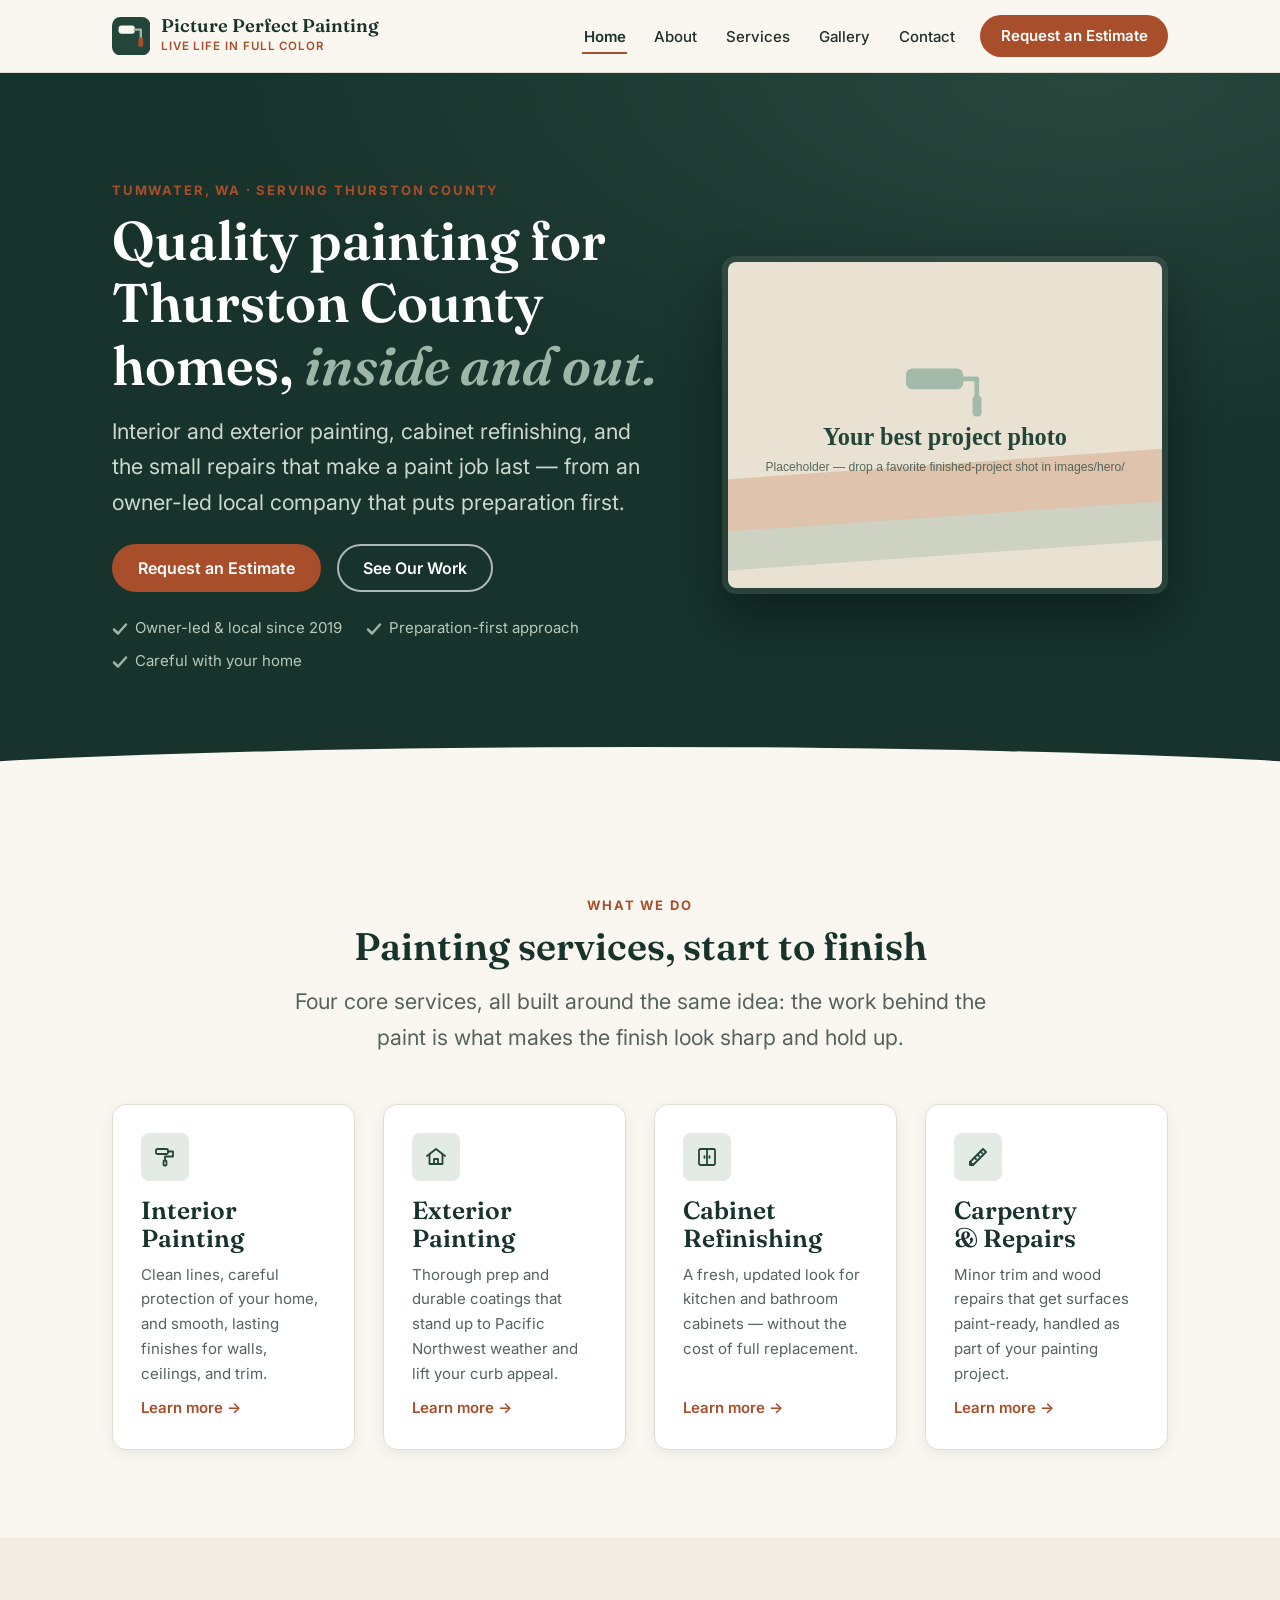
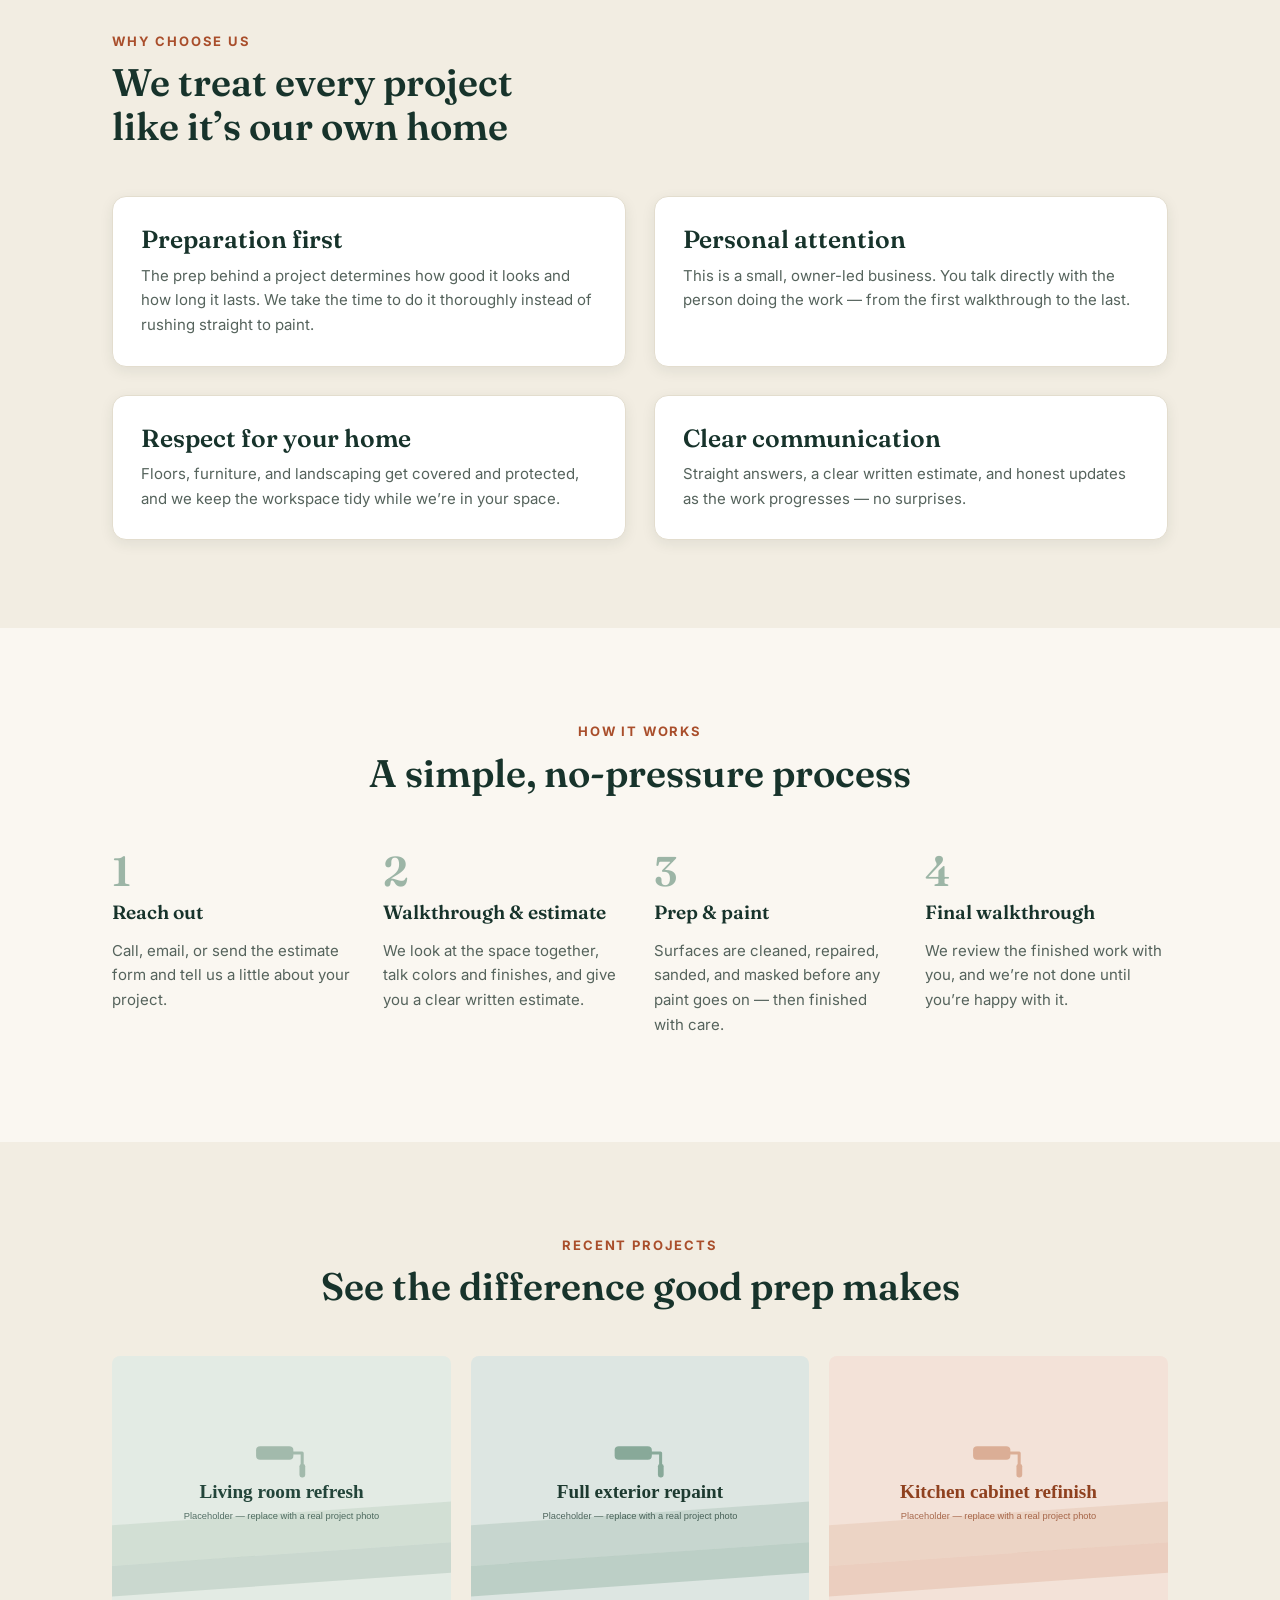
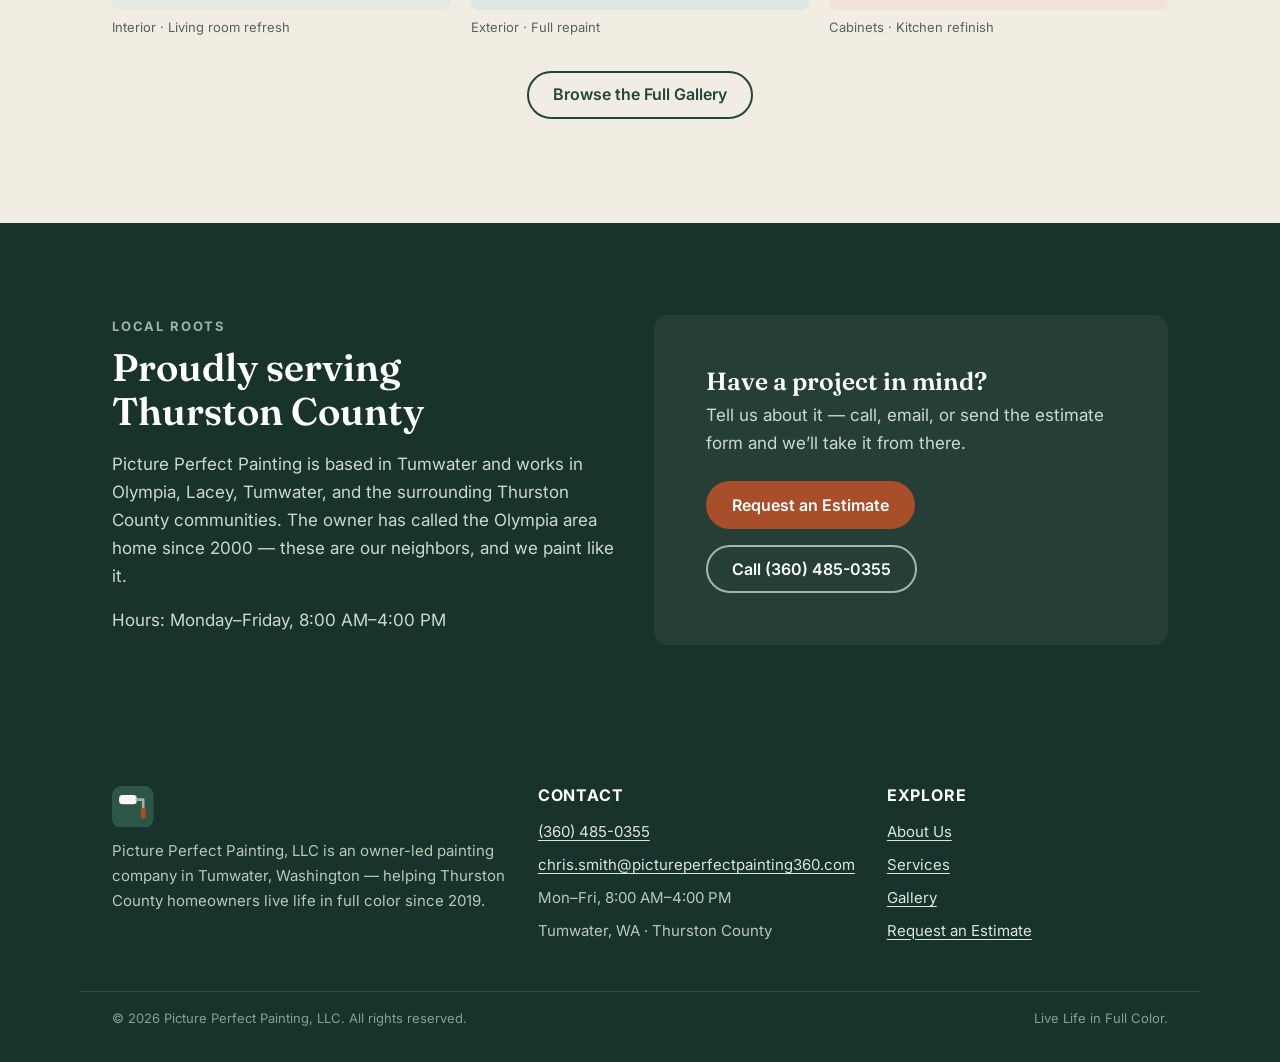
==== commit 9ebbc101: "Switch public contact email to professional domain address chris.smith@pictureperfectpainting360.com" ====
--- a/index.html
+++ b/index.html
@@ -1,86 +1,337 @@
-<!DOCTYPE html>
-<html lang="en">
-<head>
-    <meta charset="UTF-8">
-    <meta name="viewport" content="width=device-width, initial-scale=1.0">
-    <title>Picture Perfect Painting</title>
-    <style>
-        /* Basic styling */
-        body {
-            font-family: Arial, sans-serif;
-            margin: 0;
-            padding: 0;
-            background-color: #f4f4f4;
-        }
-
-        header {
-            background: #2C3E50;
-            color: white;
-            padding: 15px 20px;
-            text-align: center;
-            font-size: 24px;
-            position: relative;
-        }
-
-        /* Navigation bar */
-        nav {
-            background: #34495E;
-            text-align: center;
-            padding: 10px 0;
-        }
-
-        nav a {
-            color: white;
-            text-decoration: none;
-            padding: 10px 15px;
-            display: inline-block;
-        }
-
-        nav a:hover {
-            background: #1ABC9C;
-        }
-
-        /* Responsive Design for Mobile */
-        @media (max-width: 600px) {
-            header {
-                font-size: 20px;
-            }
-
-            nav {
-                display: flex;
-                flex-direction: column;
-            }
-
-            nav a {
-                padding: 15px;
-            }
-        }
-
-        /* Page content */
-        section {
-            padding: 20px;
-            text-align: center;
-        }
-    </style>
-</head>
-<body>
-
-    <header>
-        Picture Perfect Painting, LLC
-    </header>
-
-    <nav>
-        <a href="index.html">Home</a>
-        <a href="about.html">About</a>
-        <a href="services.html">Services</a>
-        <a href="gallery.html">Gallery</a>
-        <a href="contact.html">Contact</a>
-    </nav>
-
-    <section>
-        <h1>Welcome to Picture Perfect Painting</h1>
-        <p>Your trusted experts in interior and exterior painting.</p>
-    </section>
-
-</body>
-</html>
+<!DOCTYPE html>
+<html lang="en">
+<head>
+  <meta charset="UTF-8">
+  <meta name="viewport" content="width=device-width, initial-scale=1.0">
+  <title>Picture Perfect Painting | Interior &amp; Exterior Painters in Thurston County, WA</title>
+  <meta name="description" content="Owner-led painting company in Tumwater, WA. Interior and exterior painting, cabinet refinishing, and small repairs for homes across Thurston County. Request an estimate today.">
+  <link rel="canonical" href="https://pictureperfectpainting360.com/">
+
+  <!-- Social sharing preview -->
+  <meta property="og:type" content="website">
+  <meta property="og:site_name" content="Picture Perfect Painting, LLC">
+  <meta property="og:title" content="Picture Perfect Painting | Thurston County, WA">
+  <meta property="og:description" content="Interior &amp; exterior painting, cabinet refinishing, and small repairs. Owner-led and local to Tumwater since 2019.">
+  <meta property="og:url" content="https://pictureperfectpainting360.com/">
+  <meta property="og:image" content="https://pictureperfectpainting360.com/images/branding/og-image.png">
+
+  <link rel="icon" type="image/svg+xml" href="images/branding/favicon.svg">
+  <link rel="apple-touch-icon" href="images/branding/apple-touch-icon.png">
+
+  <link rel="preconnect" href="https://fonts.googleapis.com">
+  <link rel="preconnect" href="https://fonts.gstatic.com" crossorigin>
+  <link href="https://fonts.googleapis.com/css2?family=Fraunces:ital,opsz,wght@0,9..144,600;1,9..144,600&amp;family=Inter:wght@400;500;600;700&amp;display=swap" rel="stylesheet">
+
+  <link rel="stylesheet" href="css/style.css">
+  <script src="js/main.js" defer></script>
+
+  <!-- Local-business structured data for search engines -->
+  <script type="application/ld+json">
+  {
+    "@context": "https://schema.org",
+    "@type": "HousePainter",
+    "name": "Picture Perfect Painting, LLC",
+    "url": "https://pictureperfectpainting360.com/",
+    "telephone": "+13604850355",
+    "email": "chris.smith@pictureperfectpainting360.com",
+    "slogan": "Live Life in Full Color",
+    "foundingDate": "2019",
+    "image": "https://pictureperfectpainting360.com/images/branding/og-image.png",
+    "address": {
+      "@type": "PostalAddress",
+      "addressLocality": "Tumwater",
+      "addressRegion": "WA",
+      "addressCountry": "US"
+    },
+    "areaServed": [
+      { "@type": "AdministrativeArea", "name": "Thurston County, WA" },
+      { "@type": "City", "name": "Olympia" },
+      { "@type": "City", "name": "Lacey" },
+      { "@type": "City", "name": "Tumwater" }
+    ],
+    "openingHoursSpecification": [{
+      "@type": "OpeningHoursSpecification",
+      "dayOfWeek": ["Monday", "Tuesday", "Wednesday", "Thursday", "Friday"],
+      "opens": "08:00",
+      "closes": "16:00"
+    }]
+  }
+  </script>
+</head>
+<body>
+  <a class="skip-link" href="#main">Skip to main content</a>
+
+  <!-- ============ HEADER (keep identical across all pages) ============ -->
+  <header class="site-header">
+    <div class="container header-inner">
+      <a class="brand" href="index.html">
+        <svg viewBox="0 0 64 64" aria-hidden="true" focusable="false">
+          <rect width="64" height="64" rx="14" fill="#23453a"/>
+          <rect x="11" y="14" width="27" height="14" rx="5" fill="#faf7f1"/>
+          <path d="M38 21 h10 v13" fill="none" stroke="#9cb5a6" stroke-width="4" stroke-linecap="round" stroke-linejoin="round"/>
+          <rect x="44" y="34" width="8" height="16" rx="3.5" fill="#a94e2b"/>
+        </svg>
+        <span>
+          <span class="brand-name">Picture Perfect Painting</span>
+          <span class="brand-tag">Live Life in Full Color</span>
+        </span>
+      </a>
+      <nav class="site-nav" id="site-nav" aria-label="Main">
+        <ul>
+          <li><a href="index.html" aria-current="page">Home</a></li>
+          <li><a href="about.html">About</a></li>
+          <li><a href="services.html">Services</a></li>
+          <li><a href="gallery.html">Gallery</a></li>
+          <li><a href="contact.html">Contact</a></li>
+        </ul>
+      </nav>
+      <a class="btn btn--primary header-cta" href="contact.html">Request an Estimate</a>
+      <button class="nav-toggle" aria-expanded="false" aria-controls="site-nav">
+        <span class="visually-hidden">Menu</span>
+        <span class="bar"></span><span class="bar"></span><span class="bar"></span>
+      </button>
+    </div>
+  </header>
+
+  <main id="main">
+    <!-- ============ HERO ============ -->
+    <section class="hero">
+      <div class="container hero-inner">
+        <div>
+          <span class="eyebrow">Tumwater, WA &middot; Serving Thurston County</span>
+          <h1>Quality painting for Thurston County homes, <span class="accent">inside&nbsp;and&nbsp;out.</span></h1>
+          <p>Interior and exterior painting, cabinet refinishing, and the small repairs that make a paint job last — from an owner-led local company that puts preparation first.</p>
+          <div class="hero-actions">
+            <a class="btn btn--primary" href="contact.html">Request an Estimate</a>
+            <a class="btn btn--outline" href="gallery.html">See Our Work</a>
+          </div>
+          <ul class="hero-points">
+            <li><svg viewBox="0 0 16 16" aria-hidden="true"><path d="M2 8.5 6 12.5 14 3.5" fill="none" stroke="currentColor" stroke-width="2.5" stroke-linecap="round" stroke-linejoin="round"/></svg>Owner-led &amp; local since 2019</li>
+            <li><svg viewBox="0 0 16 16" aria-hidden="true"><path d="M2 8.5 6 12.5 14 3.5" fill="none" stroke="currentColor" stroke-width="2.5" stroke-linecap="round" stroke-linejoin="round"/></svg>Preparation-first approach</li>
+            <li><svg viewBox="0 0 16 16" aria-hidden="true"><path d="M2 8.5 6 12.5 14 3.5" fill="none" stroke="currentColor" stroke-width="2.5" stroke-linecap="round" stroke-linejoin="round"/></svg>Careful with your home</li>
+          </ul>
+        </div>
+        <div class="hero-media">
+          <!-- Swap this placeholder for a real finished-project photo
+               (images/hero/) and give it descriptive alt text. -->
+          <img src="images/hero/hero-placeholder.svg" width="1000" height="750" alt="" fetchpriority="high">
+        </div>
+      </div>
+    </section>
+
+    <!-- ============ SERVICES OVERVIEW ============ -->
+    <section class="section" aria-labelledby="services-heading">
+      <div class="container">
+        <div class="section-intro section-intro--center">
+          <span class="eyebrow">What We Do</span>
+          <h2 id="services-heading">Painting services, start to finish</h2>
+          <p class="lede">Four core services, all built around the same idea: the work behind the paint is what makes the finish look sharp and hold up.</p>
+        </div>
+        <div class="grid grid--4">
+          <article class="card">
+            <div class="card-icon">
+              <svg viewBox="0 0 24 24" fill="none" stroke="currentColor" stroke-width="1.8" stroke-linecap="round" stroke-linejoin="round" aria-hidden="true"><rect x="3" y="4" width="12" height="5" rx="1.5"/><path d="M15 6.5h5v5h-8v4"/><rect x="10.5" y="15.5" width="3" height="5" rx="1"/></svg>
+            </div>
+            <h3>Interior Painting</h3>
+            <p>Clean lines, careful protection of your home, and smooth, lasting finishes for walls, ceilings, and trim.</p>
+            <a class="card-link" href="services.html#interior-painting">Learn more &rarr;</a>
+          </article>
+          <article class="card">
+            <div class="card-icon">
+              <svg viewBox="0 0 24 24" fill="none" stroke="currentColor" stroke-width="1.8" stroke-linecap="round" stroke-linejoin="round" aria-hidden="true"><path d="M3 11 12 4l9 7"/><path d="M5.5 9.5V19h13V9.5"/><path d="M10 19v-5h4v5"/></svg>
+            </div>
+            <h3>Exterior Painting</h3>
+            <p>Thorough prep and durable coatings that stand up to Pacific Northwest weather and lift your curb appeal.</p>
+            <a class="card-link" href="services.html#exterior-painting">Learn more &rarr;</a>
+          </article>
+          <article class="card">
+            <div class="card-icon">
+              <svg viewBox="0 0 24 24" fill="none" stroke="currentColor" stroke-width="1.8" stroke-linecap="round" stroke-linejoin="round" aria-hidden="true"><rect x="4" y="4" width="16" height="16" rx="1.5"/><path d="M12 4v16"/><path d="M9.5 11.2v1.6M14.5 11.2v1.6"/></svg>
+            </div>
+            <h3>Cabinet Refinishing</h3>
+            <p>A fresh, updated look for kitchen and bathroom cabinets — without the cost of full replacement.</p>
+            <a class="card-link" href="services.html#cabinet-refinishing">Learn more &rarr;</a>
+          </article>
+          <article class="card">
+            <div class="card-icon">
+              <svg viewBox="0 0 24 24" fill="none" stroke="currentColor" stroke-width="1.8" stroke-linecap="round" stroke-linejoin="round" aria-hidden="true"><path d="M4 17 17 4l3 3L7 20l-3 .0z"/><path d="M4 17l3 3M8.5 12.5l1.5 1.5M11.5 9.5l1.5 1.5M14.5 6.5l1.5 1.5"/></svg>
+            </div>
+            <h3>Carpentry &amp; Repairs</h3>
+            <p>Minor trim and wood repairs that get surfaces paint-ready, handled as part of your painting project.</p>
+            <a class="card-link" href="services.html#carpentry-repairs">Learn more &rarr;</a>
+          </article>
+        </div>
+      </div>
+    </section>
+
+    <!-- ============ WHY CHOOSE US ============ -->
+    <section class="section section--alt" aria-labelledby="why-heading">
+      <div class="container">
+        <div class="section-intro">
+          <span class="eyebrow">Why Choose Us</span>
+          <h2 id="why-heading">We treat every project like it&rsquo;s our own home</h2>
+        </div>
+        <div class="grid grid--2">
+          <article class="card">
+            <h3>Preparation first</h3>
+            <p>The prep behind a project determines how good it looks and how long it lasts. We take the time to do it thoroughly instead of rushing straight to paint.</p>
+          </article>
+          <article class="card">
+            <h3>Personal attention</h3>
+            <p>This is a small, owner-led business. You talk directly with the person doing the work — from the first walkthrough to the last.</p>
+          </article>
+          <article class="card">
+            <h3>Respect for your home</h3>
+            <p>Floors, furniture, and landscaping get covered and protected, and we keep the workspace tidy while we&rsquo;re in your space.</p>
+          </article>
+          <article class="card">
+            <h3>Clear communication</h3>
+            <p>Straight answers, a clear written estimate, and honest updates as the work progresses — no surprises.</p>
+          </article>
+        </div>
+      </div>
+    </section>
+
+    <!-- ============ PROCESS ============ -->
+    <section class="section" aria-labelledby="process-heading">
+      <div class="container">
+        <div class="section-intro section-intro--center">
+          <span class="eyebrow">How It Works</span>
+          <h2 id="process-heading">A simple, no-pressure process</h2>
+        </div>
+        <div class="grid grid--4">
+          <div class="step">
+            <span class="step-number" aria-hidden="true">1</span>
+            <h3>Reach out</h3>
+            <p>Call, email, or send the estimate form and tell us a little about your project.</p>
+          </div>
+          <div class="step">
+            <span class="step-number" aria-hidden="true">2</span>
+            <h3>Walkthrough &amp; estimate</h3>
+            <p>We look at the space together, talk colors and finishes, and give you a clear written estimate.</p>
+          </div>
+          <div class="step">
+            <span class="step-number" aria-hidden="true">3</span>
+            <h3>Prep &amp; paint</h3>
+            <p>Surfaces are cleaned, repaired, sanded, and masked before any paint goes on — then finished with care.</p>
+          </div>
+          <div class="step">
+            <span class="step-number" aria-hidden="true">4</span>
+            <h3>Final walkthrough</h3>
+            <p>We review the finished work with you, and we&rsquo;re not done until you&rsquo;re happy with it.</p>
+          </div>
+        </div>
+      </div>
+    </section>
+
+    <!-- ============ FEATURED WORK ============ -->
+    <section class="section section--alt" aria-labelledby="work-heading">
+      <div class="container">
+        <div class="section-intro section-intro--center">
+          <span class="eyebrow">Recent Projects</span>
+          <h2 id="work-heading">See the difference good prep makes</h2>
+        </div>
+        <div class="gallery-grid">
+          <figure class="gallery-item">
+            <img src="images/gallery/interior/placeholder-1.svg" width="1200" height="900" loading="lazy" alt="Placeholder for an interior painting project photo">
+            <figcaption>Interior &middot; Living room refresh</figcaption>
+          </figure>
+          <figure class="gallery-item">
+            <img src="images/gallery/exterior/placeholder-1.svg" width="1200" height="900" loading="lazy" alt="Placeholder for an exterior painting project photo">
+            <figcaption>Exterior &middot; Full repaint</figcaption>
+          </figure>
+          <figure class="gallery-item">
+            <img src="images/gallery/cabinets/placeholder-1.svg" width="1200" height="900" loading="lazy" alt="Placeholder for a cabinet refinishing project photo">
+            <figcaption>Cabinets &middot; Kitchen refinish</figcaption>
+          </figure>
+        </div>
+        <p style="text-align:center; margin-top: var(--space-4);">
+          <a class="btn btn--outline" href="gallery.html">Browse the Full Gallery</a>
+        </p>
+      </div>
+    </section>
+
+    <!--
+    ============ TESTIMONIALS (ready to enable) ============
+    Uncomment this section once you have real customer quotes, and only use
+    reviews you have permission to publish. Never invent testimonials.
+
+    <section class="section" aria-labelledby="testimonials-heading">
+      <div class="container">
+        <div class="section-intro section-intro--center">
+          <span class="eyebrow">Kind Words</span>
+          <h2 id="testimonials-heading">What neighbors are saying</h2>
+        </div>
+        <div class="grid grid--3">
+          <blockquote class="card">
+            <p>&ldquo;Customer quote goes here.&rdquo;</p>
+            <footer>&mdash; First name, City</footer>
+          </blockquote>
+        </div>
+      </div>
+    </section>
+    -->
+
+    <!-- ============ SERVICE AREA ============ -->
+    <section class="section section--dark" aria-labelledby="area-heading">
+      <div class="container grid grid--2" style="align-items:center;">
+        <div>
+          <span class="eyebrow">Local Roots</span>
+          <h2 id="area-heading">Proudly serving Thurston County</h2>
+          <p>Picture Perfect Painting is based in Tumwater and works in Olympia, Lacey, Tumwater, and the surrounding Thurston County communities. The owner has called the Olympia area home since 2000 — these are our neighbors, and we paint like it.</p>
+          <p>Hours: Monday&ndash;Friday, 8:00&nbsp;AM&ndash;4:00&nbsp;PM</p>
+        </div>
+        <div>
+          <div class="cta-banner" style="background: rgba(255,255,255,0.06); flex-direction:column; align-items:flex-start;">
+            <div>
+              <h2 style="font-size: var(--text-h3);">Have a project in mind?</h2>
+              <p>Tell us about it — call, email, or send the estimate form and we&rsquo;ll take it from there.</p>
+            </div>
+            <div class="cta-actions">
+              <a class="btn btn--primary" href="contact.html">Request an Estimate</a>
+              <a class="btn btn--outline" href="tel:+13604850355">Call (360)&nbsp;485-0355</a>
+            </div>
+          </div>
+        </div>
+      </div>
+    </section>
+  </main>
+
+  <!-- ============ FOOTER (keep identical across all pages) ============ -->
+  <footer class="site-footer" style="margin-top:0;">
+    <div class="container footer-grid">
+      <div class="footer-brand">
+        <svg viewBox="0 0 64 64" aria-hidden="true" focusable="false">
+          <rect width="64" height="64" rx="14" fill="#2e5648"/>
+          <rect x="11" y="14" width="27" height="14" rx="5" fill="#faf7f1"/>
+          <path d="M38 21 h10 v13" fill="none" stroke="#9cb5a6" stroke-width="4" stroke-linecap="round" stroke-linejoin="round"/>
+          <rect x="44" y="34" width="8" height="16" rx="3.5" fill="#a94e2b"/>
+        </svg>
+        <p>Picture Perfect Painting, LLC is an owner-led painting company in Tumwater, Washington — helping Thurston County homeowners live life in full color since 2019.</p>
+      </div>
+      <div>
+        <h3>Contact</h3>
+        <ul>
+          <li><a href="tel:+13604850355">(360) 485-0355</a></li>
+          <li><a href="mailto:chris.smith@pictureperfectpainting360.com">chris.smith@pictureperfectpainting360.com</a></li>
+          <li>Mon&ndash;Fri, 8:00 AM&ndash;4:00 PM</li>
+          <li>Tumwater, WA &middot; Thurston County</li>
+        </ul>
+      </div>
+      <div>
+        <h3>Explore</h3>
+        <ul>
+          <li><a href="about.html">About Us</a></li>
+          <li><a href="services.html">Services</a></li>
+          <li><a href="gallery.html">Gallery</a></li>
+          <li><a href="contact.html">Request an Estimate</a></li>
+        </ul>
+      </div>
+    </div>
+    <div class="container footer-bottom">
+      <p>&copy; <span id="footer-year">2026</span> Picture Perfect Painting, LLC. All rights reserved.</p>
+      <p>Live Life in Full Color.</p>
+    </div>
+  </footer>
+</body>
+</html>
--- a/css/style.css
+++ b/css/style.css
@@ -0,0 +1,777 @@
+/* ==========================================================================
+   Picture Perfect Painting, LLC — pictureperfectpainting360.com
+   One shared stylesheet for the whole site.
+
+   CONTENTS
+   1. Design tokens (colors, fonts, spacing)
+   2. Base / reset
+   3. Layout helpers (container, sections, grids)
+   4. Buttons
+   5. Header + navigation
+   6. Hero
+   7. Cards (services, values, process)
+   8. Gallery + lightbox
+   9. Forms
+   10. Footer
+   11. Utility + accessibility
+   12. Responsive breakpoints
+   ========================================================================== */
+
+/* 1. DESIGN TOKENS
+   Change a color here and it updates everywhere. */
+:root {
+  /* Brand palette — "Pacific Northwest craftsman" */
+  --paper:       #faf7f1;  /* warm off-white page background */
+  --paper-2:     #f2ede2;  /* deeper cream for alternating sections */
+  --ink:         #22302a;  /* near-black body text */
+  --ink-soft:    #55635c;  /* secondary text */
+  --spruce:      #23453a;  /* primary deep green */
+  --spruce-deep: #17332b;  /* darker green (hero, footer) */
+  --sage:        #9cb5a6;  /* soft green accent */
+  --sage-tint:   #e3ebe4;  /* pale green backgrounds */
+  --clay:        #a94e2b;  /* terracotta accent (buttons, links) */
+  --clay-deep:   #8f411f;  /* button hover */
+  --clay-tint:   #f3e2d8;  /* pale clay backgrounds */
+  --line:        #e3ddce;  /* hairline borders on cream */
+  --white:       #ffffff;
+
+  /* Type */
+  --font-display: "Fraunces", Georgia, "Times New Roman", serif;
+  --font-body: "Inter", -apple-system, "Segoe UI", Roboto, Helvetica, Arial, sans-serif;
+
+  /* Fluid type scale */
+  --text-xs:  0.8125rem;
+  --text-sm:  0.9375rem;
+  --text-md:  1.0625rem;
+  --text-lg:  clamp(1.15rem, 1rem + 0.6vw, 1.35rem);
+  --text-h3:  clamp(1.25rem, 1.1rem + 0.8vw, 1.55rem);
+  --text-h2:  clamp(1.7rem, 1.4rem + 1.6vw, 2.4rem);
+  --text-h1:  clamp(2.1rem, 1.6rem + 2.8vw, 3.4rem);
+
+  /* Spacing scale */
+  --space-1: 0.5rem;
+  --space-2: 1rem;
+  --space-3: 1.5rem;
+  --space-4: 2rem;
+  --space-5: 3rem;
+  --space-6: 4.5rem;
+
+  --radius: 14px;
+  --radius-sm: 8px;
+  --shadow: 0 10px 30px rgba(23, 51, 43, 0.10);
+  --shadow-soft: 0 4px 14px rgba(23, 51, 43, 0.08);
+  --max-width: 1120px;
+  --header-height: 4.5rem;
+}
+
+/* 2. BASE / RESET */
+*, *::before, *::after { box-sizing: border-box; }
+
+html {
+  scroll-behavior: smooth;
+  -webkit-text-size-adjust: 100%;
+}
+
+body {
+  margin: 0;
+  font-family: var(--font-body);
+  font-size: var(--text-md);
+  line-height: 1.65;
+  color: var(--ink);
+  background: var(--paper);
+}
+
+h1, h2, h3, h4 {
+  font-family: var(--font-display);
+  font-weight: 600;
+  line-height: 1.15;
+  color: var(--spruce-deep);
+  margin: 0 0 var(--space-2);
+  text-wrap: balance;
+}
+
+h1 { font-size: var(--text-h1); }
+h2 { font-size: var(--text-h2); }
+h3 { font-size: var(--text-h3); }
+
+p { margin: 0 0 var(--space-2); }
+
+img, svg, video { max-width: 100%; height: auto; display: block; }
+
+a {
+  color: var(--clay);
+  text-decoration-thickness: 1px;
+  text-underline-offset: 3px;
+}
+a:hover { color: var(--clay-deep); }
+
+ul { padding-left: 1.2rem; }
+
+:focus-visible {
+  outline: 3px solid var(--clay);
+  outline-offset: 3px;
+  border-radius: 2px;
+}
+
+::selection { background: var(--sage); color: var(--spruce-deep); }
+
+@media (prefers-reduced-motion: reduce) {
+  html { scroll-behavior: auto; }
+  *, *::before, *::after {
+    animation-duration: 0.01ms !important;
+    animation-iteration-count: 1 !important;
+    transition-duration: 0.01ms !important;
+  }
+}
+
+/* 3. LAYOUT HELPERS */
+.container {
+  max-width: var(--max-width);
+  margin-inline: auto;
+  padding-inline: clamp(1.1rem, 4vw, 2rem);
+}
+
+.section { padding-block: clamp(3rem, 7vw, 5.5rem); }
+.section--alt { background: var(--paper-2); }
+.section--dark {
+  background: var(--spruce-deep);
+  color: #e9efe9;
+}
+.section--dark h2, .section--dark h3 { color: var(--white); }
+.section--dark p { color: #cdd9cf; }
+
+.section-intro {
+  max-width: 46rem;
+  margin-bottom: clamp(1.5rem, 4vw, 3rem);
+}
+.section-intro--center { margin-inline: auto; text-align: center; }
+
+.eyebrow {
+  display: inline-block;
+  font-size: var(--text-xs);
+  font-weight: 700;
+  letter-spacing: 0.14em;
+  text-transform: uppercase;
+  color: var(--clay);
+  margin-bottom: var(--space-1);
+}
+.section--dark .eyebrow { color: var(--sage); }
+
+.grid {
+  display: grid;
+  gap: clamp(1rem, 2.5vw, 1.75rem);
+}
+.grid--2 { grid-template-columns: repeat(2, 1fr); }
+.grid--3 { grid-template-columns: repeat(3, 1fr); }
+.grid--4 { grid-template-columns: repeat(4, 1fr); }
+
+.lede { font-size: var(--text-lg); color: var(--ink-soft); }
+
+/* 4. BUTTONS — large tap targets, obvious hierarchy */
+.btn {
+  display: inline-flex;
+  align-items: center;
+  justify-content: center;
+  gap: 0.5rem;
+  min-height: 3rem;
+  padding: 0.7rem 1.5rem;
+  border-radius: 999px;
+  border: 2px solid transparent;
+  font-family: var(--font-body);
+  font-size: 1rem;
+  font-weight: 600;
+  line-height: 1.2;
+  text-decoration: none;
+  cursor: pointer;
+  transition: background-color 160ms ease, color 160ms ease,
+              border-color 160ms ease, transform 160ms ease;
+}
+.btn:active { transform: translateY(1px); }
+
+.btn--primary { background: var(--clay); color: var(--white); }
+.btn--primary:hover { background: var(--clay-deep); color: var(--white); }
+
+.btn--outline { border-color: var(--spruce); color: var(--spruce); background: transparent; }
+.btn--outline:hover { background: var(--spruce); color: var(--white); }
+
+/* outline button on dark backgrounds */
+.section--dark .btn--outline,
+.hero .btn--outline {
+  border-color: rgba(255, 255, 255, 0.65);
+  color: var(--white);
+}
+.section--dark .btn--outline:hover,
+.hero .btn--outline:hover { background: var(--white); color: var(--spruce-deep); }
+
+.btn--block { width: 100%; }
+
+/* 5. HEADER + NAVIGATION */
+.site-header {
+  position: sticky;
+  top: 0;
+  z-index: 50;
+  background: rgba(250, 247, 241, 0.94);
+  backdrop-filter: blur(8px);
+  border-bottom: 1px solid var(--line);
+}
+
+.header-inner {
+  display: flex;
+  align-items: center;
+  gap: var(--space-3);
+  min-height: var(--header-height);
+}
+
+.brand {
+  display: flex;
+  align-items: center;
+  gap: 0.65rem;
+  text-decoration: none;
+  color: var(--spruce-deep);
+  margin-right: auto;
+}
+.brand svg { width: 2.4rem; height: 2.4rem; flex: none; }
+.brand-name {
+  font-family: var(--font-display);
+  font-weight: 600;
+  font-size: 1.15rem;
+  line-height: 1.1;
+  display: block;
+}
+.brand-tag {
+  display: block;
+  font-size: 0.72rem;
+  letter-spacing: 0.08em;
+  text-transform: uppercase;
+  color: var(--clay);
+  font-weight: 600;
+}
+
+.site-nav ul {
+  display: flex;
+  align-items: center;
+  gap: clamp(1rem, 2vw, 1.75rem);
+  list-style: none;
+  margin: 0;
+  padding: 0;
+}
+.site-nav a {
+  text-decoration: none;
+  color: var(--ink);
+  font-weight: 500;
+  font-size: var(--text-sm);
+  padding: 0.4rem 0.1rem;
+  border-bottom: 2px solid transparent;
+}
+.site-nav a:hover { color: var(--clay-deep); }
+.site-nav a[aria-current="page"] {
+  color: var(--spruce-deep);
+  border-bottom-color: var(--clay);
+  font-weight: 600;
+}
+
+.header-cta { min-height: 2.6rem; padding: 0.45rem 1.15rem; font-size: var(--text-sm); }
+
+.nav-toggle {
+  display: none;
+  flex-direction: column;
+  justify-content: center;
+  gap: 5px;
+  width: 2.75rem;
+  height: 2.75rem;
+  padding: 0.6rem;
+  background: transparent;
+  border: 1px solid var(--line);
+  border-radius: var(--radius-sm);
+  cursor: pointer;
+}
+.nav-toggle .bar {
+  display: block;
+  height: 2px;
+  width: 100%;
+  background: var(--spruce-deep);
+  border-radius: 2px;
+  transition: transform 200ms ease, opacity 200ms ease;
+}
+.nav-toggle[aria-expanded="true"] .bar:nth-child(1) { transform: translateY(7px) rotate(45deg); }
+.nav-toggle[aria-expanded="true"] .bar:nth-child(2) { opacity: 0; }
+.nav-toggle[aria-expanded="true"] .bar:nth-child(3) { transform: translateY(-7px) rotate(-45deg); }
+
+/* 6. HERO */
+.hero {
+  position: relative;
+  background:
+    radial-gradient(120% 90% at 85% 0%, rgba(156, 181, 166, 0.14) 0%, rgba(156, 181, 166, 0) 55%),
+    var(--spruce-deep);
+  color: #e9efe9;
+  overflow: hidden;
+}
+.hero::after {
+  /* subtle wide brush stroke along the bottom edge */
+  content: "";
+  position: absolute;
+  inset: auto 0 -1px 0;
+  height: 3.5rem;
+  background: var(--paper);
+  clip-path: ellipse(75% 100% at 50% 100%);
+}
+
+.hero-inner {
+  position: relative;
+  display: grid;
+  grid-template-columns: 1.1fr 0.9fr;
+  gap: clamp(2rem, 5vw, 4rem);
+  align-items: center;
+  padding-block: clamp(3.5rem, 8vw, 6.5rem) clamp(5.5rem, 10vw, 8rem);
+}
+
+.hero h1 { color: var(--white); margin-bottom: var(--space-2); }
+.hero .accent {
+  color: var(--sage);
+  font-style: italic;
+}
+.hero p {
+  color: #cdd9cf;
+  font-size: var(--text-lg);
+  max-width: 34rem;
+}
+
+.hero-actions {
+  display: flex;
+  flex-wrap: wrap;
+  gap: var(--space-2);
+  margin-top: var(--space-3);
+}
+
+.hero-points {
+  display: flex;
+  flex-wrap: wrap;
+  gap: 0.5rem 1.5rem;
+  margin: var(--space-3) 0 0;
+  padding: 0;
+  list-style: none;
+  font-size: var(--text-sm);
+  color: #b8c9bb;
+}
+.hero-points li { display: flex; align-items: center; gap: 0.45rem; }
+.hero-points svg { width: 1rem; height: 1rem; color: var(--sage); flex: none; }
+
+.hero-media { position: relative; }
+.hero-media img {
+  width: 100%;
+  border-radius: var(--radius);
+  box-shadow: 0 24px 50px rgba(0, 0, 0, 0.35);
+  border: 6px solid rgba(255, 255, 255, 0.08);
+}
+
+/* 7. CARDS */
+.card {
+  background: var(--white);
+  border: 1px solid var(--line);
+  border-radius: var(--radius);
+  padding: clamp(1.25rem, 3vw, 1.75rem);
+  box-shadow: var(--shadow-soft);
+  display: flex;
+  flex-direction: column;
+  gap: 0.6rem;
+}
+.card h3 { margin-bottom: 0; }
+.card p { color: var(--ink-soft); font-size: var(--text-sm); margin-bottom: 0; }
+.card .card-link {
+  margin-top: auto;
+  font-weight: 600;
+  font-size: var(--text-sm);
+  text-decoration: none;
+}
+.card .card-link:hover { text-decoration: underline; }
+
+.card-icon {
+  width: 3rem;
+  height: 3rem;
+  display: grid;
+  place-items: center;
+  border-radius: var(--radius-sm);
+  background: var(--sage-tint);
+  color: var(--spruce);
+  margin-bottom: 0.35rem;
+}
+.card-icon svg { width: 1.5rem; height: 1.5rem; }
+
+/* numbered process steps */
+.step {
+  position: relative;
+  padding-top: 0.5rem;
+}
+.step-number {
+  font-family: var(--font-display);
+  font-size: 2.6rem;
+  font-weight: 600;
+  color: var(--sage);
+  line-height: 1;
+  display: block;
+  margin-bottom: 0.5rem;
+}
+.step h3 { font-size: 1.2rem; }
+.step p { color: var(--ink-soft); font-size: var(--text-sm); }
+
+/* service detail rows (services.html) */
+.service-detail {
+  display: grid;
+  grid-template-columns: 1fr 1fr;
+  gap: clamp(1.5rem, 4vw, 3.5rem);
+  align-items: center;
+  padding-block: clamp(2rem, 5vw, 3.5rem);
+}
+.service-detail + .service-detail { border-top: 1px solid var(--line); }
+.service-detail:nth-of-type(even) .service-detail-media { order: -1; }
+.service-detail-media img {
+  border-radius: var(--radius);
+  box-shadow: var(--shadow);
+  width: 100%;
+}
+.service-detail ul {
+  margin: 0.75rem 0 0;
+  padding: 0;
+  list-style: none;
+  display: grid;
+  gap: 0.5rem;
+  color: var(--ink-soft);
+  font-size: var(--text-sm);
+}
+.service-detail ul li {
+  display: flex;
+  gap: 0.55rem;
+  align-items: baseline;
+}
+.service-detail ul svg {
+  width: 0.9rem; height: 0.9rem;
+  color: var(--clay);
+  flex: none;
+  position: relative;
+  top: 0.1rem;
+}
+
+/* CTA banner */
+.cta-banner {
+  background: var(--spruce);
+  border-radius: var(--radius);
+  color: var(--white);
+  padding: clamp(2rem, 5vw, 3.25rem);
+  display: flex;
+  flex-wrap: wrap;
+  align-items: center;
+  justify-content: space-between;
+  gap: var(--space-3);
+}
+.cta-banner h2 { color: var(--white); margin-bottom: 0.35rem; }
+.cta-banner p { color: #cdd9cf; margin: 0; }
+.cta-banner .btn--outline { border-color: rgba(255,255,255,0.6); color: var(--white); }
+.cta-banner .btn--outline:hover { background: var(--white); color: var(--spruce-deep); }
+.cta-actions { display: flex; flex-wrap: wrap; gap: var(--space-2); }
+
+/* 8. GALLERY + LIGHTBOX */
+.gallery-filters {
+  display: flex;
+  flex-wrap: wrap;
+  gap: 0.5rem;
+  margin-bottom: var(--space-4);
+}
+.filter-btn {
+  padding: 0.5rem 1.1rem;
+  min-height: 2.6rem;
+  border-radius: 999px;
+  border: 1px solid var(--line);
+  background: var(--white);
+  color: var(--ink);
+  font-family: var(--font-body);
+  font-size: var(--text-sm);
+  font-weight: 500;
+  cursor: pointer;
+  transition: background-color 150ms ease, color 150ms ease, border-color 150ms ease;
+}
+.filter-btn:hover { border-color: var(--spruce); }
+.filter-btn[aria-pressed="true"] {
+  background: var(--spruce);
+  border-color: var(--spruce);
+  color: var(--white);
+}
+
+.gallery-grid {
+  display: grid;
+  grid-template-columns: repeat(3, 1fr);
+  gap: clamp(0.75rem, 2vw, 1.25rem);
+}
+.gallery-item { margin: 0; }
+.gallery-item.is-hidden { display: none; }
+.gallery-item button {
+  display: block;
+  width: 100%;
+  padding: 0;
+  border: 0;
+  background: none;
+  cursor: zoom-in;
+  border-radius: var(--radius-sm);
+  overflow: hidden;
+}
+.gallery-item img {
+  width: 100%;
+  aspect-ratio: 4 / 3;
+  object-fit: cover;
+  border-radius: var(--radius-sm);
+  transition: transform 250ms ease;
+}
+.gallery-item button:hover img { transform: scale(1.03); }
+.gallery-item figcaption {
+  font-size: var(--text-xs);
+  color: var(--ink-soft);
+  padding-top: 0.45rem;
+}
+
+/* lightbox */
+.lightbox {
+  border: 0;
+  padding: 0;
+  background: transparent;
+  max-width: min(92vw, 1000px);
+  width: 100%;
+}
+.lightbox::backdrop { background: rgba(15, 26, 22, 0.88); }
+.lightbox-body {
+  position: relative;
+  background: var(--spruce-deep);
+  border-radius: var(--radius);
+  padding: 0.75rem;
+}
+.lightbox img {
+  width: 100%;
+  max-height: 78vh;
+  object-fit: contain;
+  border-radius: var(--radius-sm);
+  background: #0f1a16;
+}
+.lightbox-caption {
+  color: #cdd9cf;
+  font-size: var(--text-sm);
+  text-align: center;
+  padding: 0.6rem 3rem 0.35rem;
+}
+.lightbox-close, .lightbox-prev, .lightbox-next {
+  position: absolute;
+  display: grid;
+  place-items: center;
+  width: 2.75rem;
+  height: 2.75rem;
+  border-radius: 50%;
+  border: 0;
+  background: rgba(255, 255, 255, 0.14);
+  color: var(--white);
+  font-size: 1.3rem;
+  line-height: 1;
+  cursor: pointer;
+}
+.lightbox-close:hover, .lightbox-prev:hover, .lightbox-next:hover {
+  background: rgba(255, 255, 255, 0.3);
+}
+.lightbox-close { top: 1rem; right: 1rem; }
+.lightbox-prev { top: 50%; left: 1rem; transform: translateY(-50%); }
+.lightbox-next { top: 50%; right: 1rem; transform: translateY(-50%); }
+
+/* 9. FORMS */
+.form-grid {
+  display: grid;
+  grid-template-columns: 1fr 1fr;
+  gap: var(--space-2) var(--space-3);
+}
+.form-field { display: flex; flex-direction: column; gap: 0.35rem; }
+.form-field--full { grid-column: 1 / -1; }
+.form-field label {
+  font-weight: 600;
+  font-size: var(--text-sm);
+  color: var(--spruce-deep);
+}
+.form-field .optional {
+  font-weight: 400;
+  color: var(--ink-soft);
+  font-size: var(--text-xs);
+}
+.form-field input,
+.form-field select,
+.form-field textarea {
+  font: inherit;
+  color: var(--ink);
+  padding: 0.75rem 0.9rem;
+  min-height: 3rem;
+  border: 1px solid #cfc8b6;
+  border-radius: var(--radius-sm);
+  background: var(--white);
+  width: 100%;
+}
+.form-field textarea { min-height: 8rem; resize: vertical; }
+.form-field input:focus, .form-field select:focus, .form-field textarea:focus {
+  outline: 3px solid rgba(169, 78, 43, 0.35);
+  outline-offset: 0;
+  border-color: var(--clay);
+}
+
+.form-note { font-size: var(--text-xs); color: var(--ink-soft); }
+
+.form-status {
+  border-radius: var(--radius-sm);
+  padding: 0.9rem 1.1rem;
+  font-size: var(--text-sm);
+  font-weight: 500;
+  display: none;
+}
+.form-status.is-success { display: block; background: var(--sage-tint); color: var(--spruce-deep); }
+.form-status.is-error { display: block; background: var(--clay-tint); color: var(--clay-deep); }
+
+/* honeypot field — hidden from humans, bots fill it in */
+.hp-field {
+  position: absolute !important;
+  left: -9999px !important;
+  width: 1px; height: 1px;
+  overflow: hidden;
+}
+
+/* contact info cards */
+.contact-card {
+  background: var(--white);
+  border: 1px solid var(--line);
+  border-radius: var(--radius);
+  padding: var(--space-3);
+  box-shadow: var(--shadow-soft);
+}
+.contact-card h3 { font-size: 1.1rem; display: flex; align-items: center; gap: 0.5rem; }
+.contact-card h3 svg { width: 1.15rem; height: 1.15rem; color: var(--clay); }
+.contact-card p { margin: 0; color: var(--ink-soft); font-size: var(--text-sm); }
+.contact-card a { font-weight: 600; font-size: var(--text-md); }
+
+/* 10. FOOTER */
+.site-footer {
+  background: var(--spruce-deep);
+  color: #b8c9bb;
+  font-size: var(--text-sm);
+  margin-top: var(--space-6);
+}
+.footer-grid {
+  display: grid;
+  grid-template-columns: 1.4fr 1fr 1fr;
+  gap: var(--space-4);
+  padding-block: var(--space-5);
+}
+.site-footer h3 {
+  color: var(--white);
+  font-size: 1rem;
+  font-family: var(--font-body);
+  font-weight: 700;
+  letter-spacing: 0.05em;
+  text-transform: uppercase;
+  margin-bottom: var(--space-2);
+}
+.site-footer a { color: #dbe6dc; }
+.site-footer a:hover { color: var(--white); }
+.site-footer ul { list-style: none; margin: 0; padding: 0; display: grid; gap: 0.5rem; }
+.footer-brand svg { width: 2.6rem; height: 2.6rem; margin-bottom: 0.75rem; }
+.footer-brand p { max-width: 26rem; }
+.footer-bottom {
+  border-top: 1px solid rgba(255, 255, 255, 0.12);
+  padding-block: var(--space-2);
+  display: flex;
+  flex-wrap: wrap;
+  gap: 0.5rem 1.5rem;
+  justify-content: space-between;
+  font-size: var(--text-xs);
+  color: #8aa190;
+}
+
+/* 11. UTILITIES + ACCESSIBILITY */
+.visually-hidden {
+  position: absolute !important;
+  width: 1px; height: 1px;
+  margin: -1px; padding: 0; border: 0;
+  clip: rect(0 0 0 0);
+  clip-path: inset(50%);
+  overflow: hidden;
+  white-space: nowrap;
+}
+
+.skip-link {
+  position: absolute;
+  top: -3rem;
+  left: 1rem;
+  z-index: 100;
+  background: var(--spruce-deep);
+  color: var(--white);
+  padding: 0.6rem 1rem;
+  border-radius: 0 0 var(--radius-sm) var(--radius-sm);
+  text-decoration: none;
+  transition: top 150ms ease;
+}
+.skip-link:focus { top: 0; color: var(--white); }
+
+.page-hero {
+  background: var(--spruce-deep);
+  color: #cdd9cf;
+  padding-block: clamp(2.5rem, 6vw, 4rem);
+}
+.page-hero h1 { color: var(--white); margin-bottom: 0.4rem; }
+.page-hero p { max-width: 44rem; margin: 0; font-size: var(--text-lg); }
+
+/* 12. RESPONSIVE BREAKPOINTS
+   Tested at 375px, 430px, 768px, 1024px, desktop */
+@media (max-width: 1023px) {
+  .grid--4 { grid-template-columns: repeat(2, 1fr); }
+  .footer-grid { grid-template-columns: 1fr 1fr; }
+}
+
+@media (max-width: 860px) {
+  .hero-inner { grid-template-columns: 1fr; }
+  .hero-media { max-width: 34rem; }
+  .service-detail { grid-template-columns: 1fr; }
+  .service-detail:nth-of-type(even) .service-detail-media { order: 0; }
+  .grid--3 { grid-template-columns: repeat(2, 1fr); }
+  .gallery-grid { grid-template-columns: repeat(2, 1fr); }
+
+  /* collapse nav into hamburger menu */
+  .nav-toggle { display: flex; }
+  .site-nav {
+    position: absolute;
+    top: 100%;
+    left: 0;
+    right: 0;
+    background: var(--paper);
+    border-bottom: 1px solid var(--line);
+    box-shadow: var(--shadow);
+    display: none;
+  }
+  .site-nav.is-open { display: block; }
+  .site-nav ul {
+    flex-direction: column;
+    align-items: stretch;
+    gap: 0;
+    padding: 0.5rem 0;
+  }
+  .site-nav a {
+    display: block;
+    padding: 0.9rem clamp(1.1rem, 4vw, 2rem);
+    font-size: var(--text-md);
+    border-bottom: 0;
+    border-left: 3px solid transparent;
+  }
+  .site-nav a[aria-current="page"] { border-left-color: var(--clay); background: var(--paper-2); }
+}
+
+@media (max-width: 560px) {
+  .grid--2, .grid--3, .grid--4 { grid-template-columns: 1fr; }
+  .form-grid { grid-template-columns: 1fr; }
+  .footer-grid { grid-template-columns: 1fr; }
+  .gallery-grid { grid-template-columns: 1fr 1fr; }
+  .header-cta { display: none; }         /* keep header uncluttered on small phones… */
+  .hero-actions .btn { width: 100%; }    /* …but make hero CTAs full-width and thumb-friendly */
+  .cta-banner { text-align: left; }
+  .cta-actions { width: 100%; }
+  .cta-actions .btn { flex: 1; }
+  .brand-tag { display: none; }
+  .lightbox-prev { left: 0.4rem; }
+  .lightbox-next { right: 0.4rem; }
+}
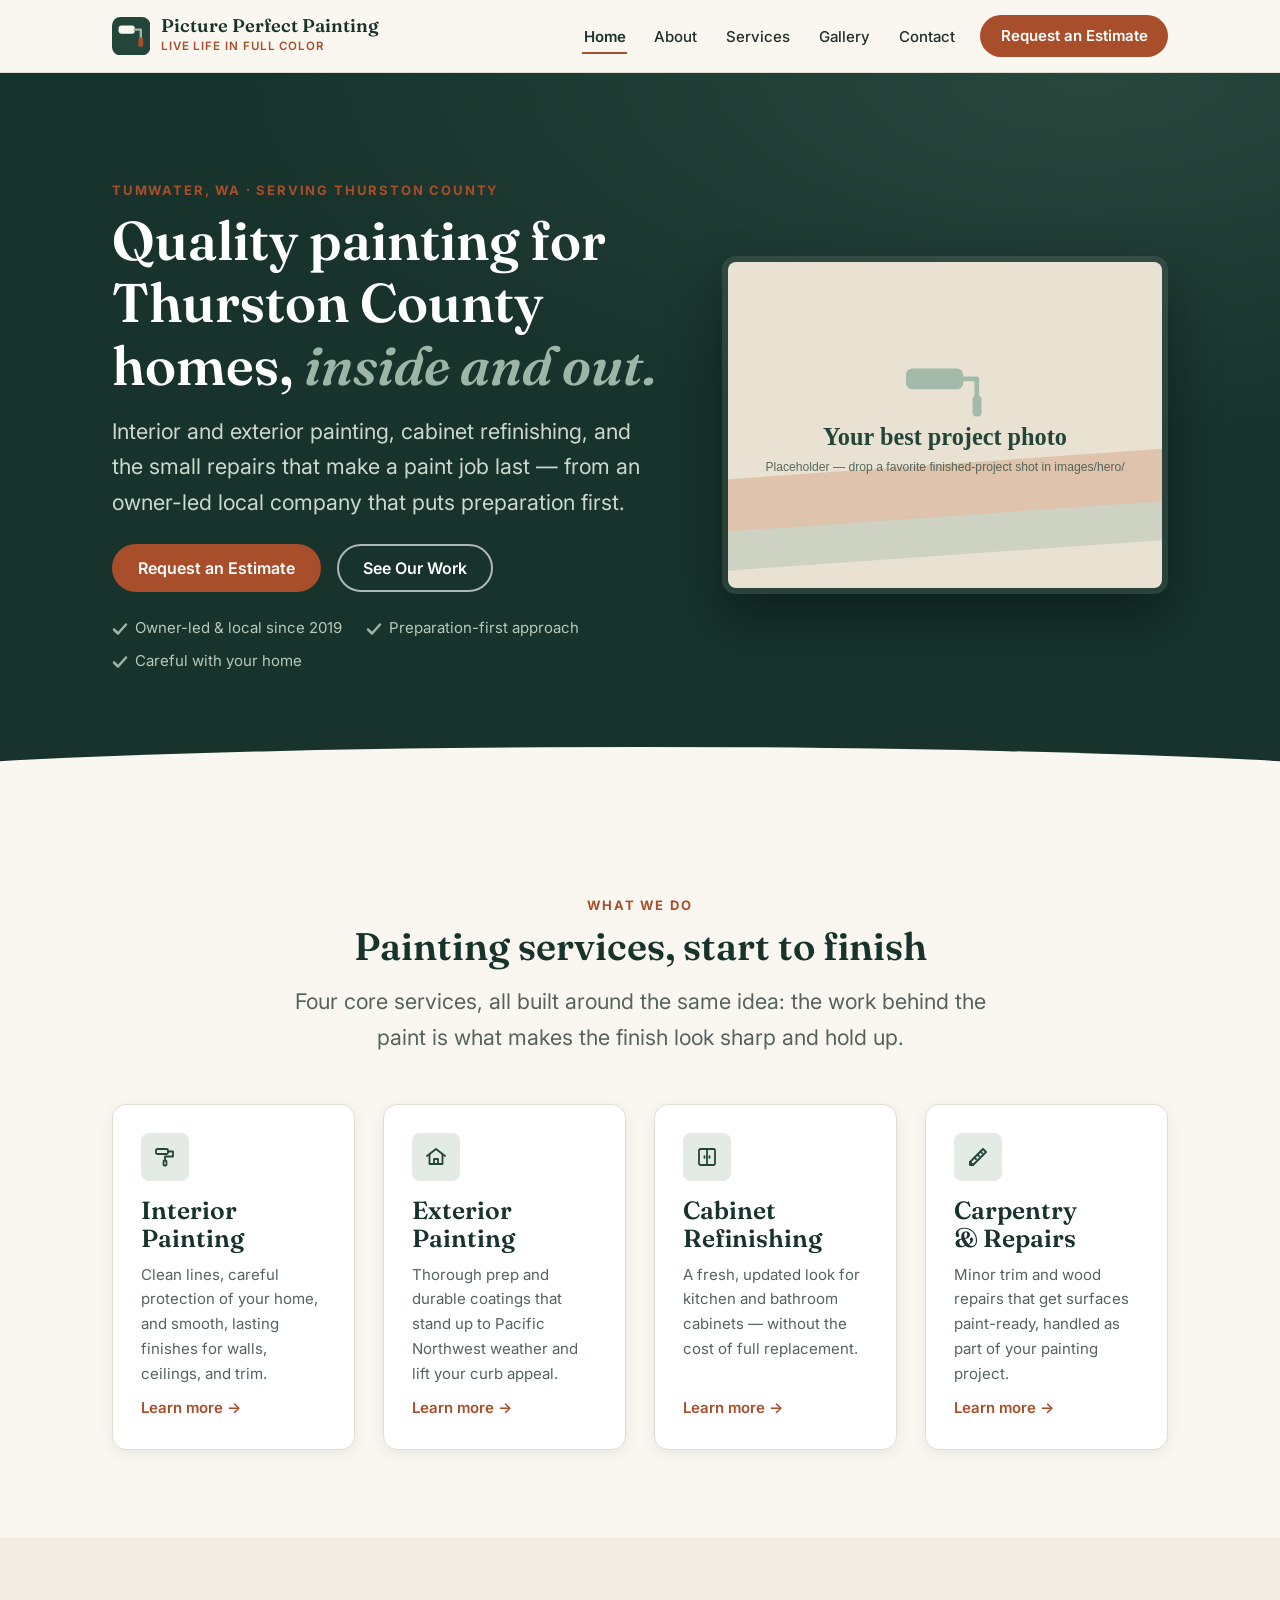
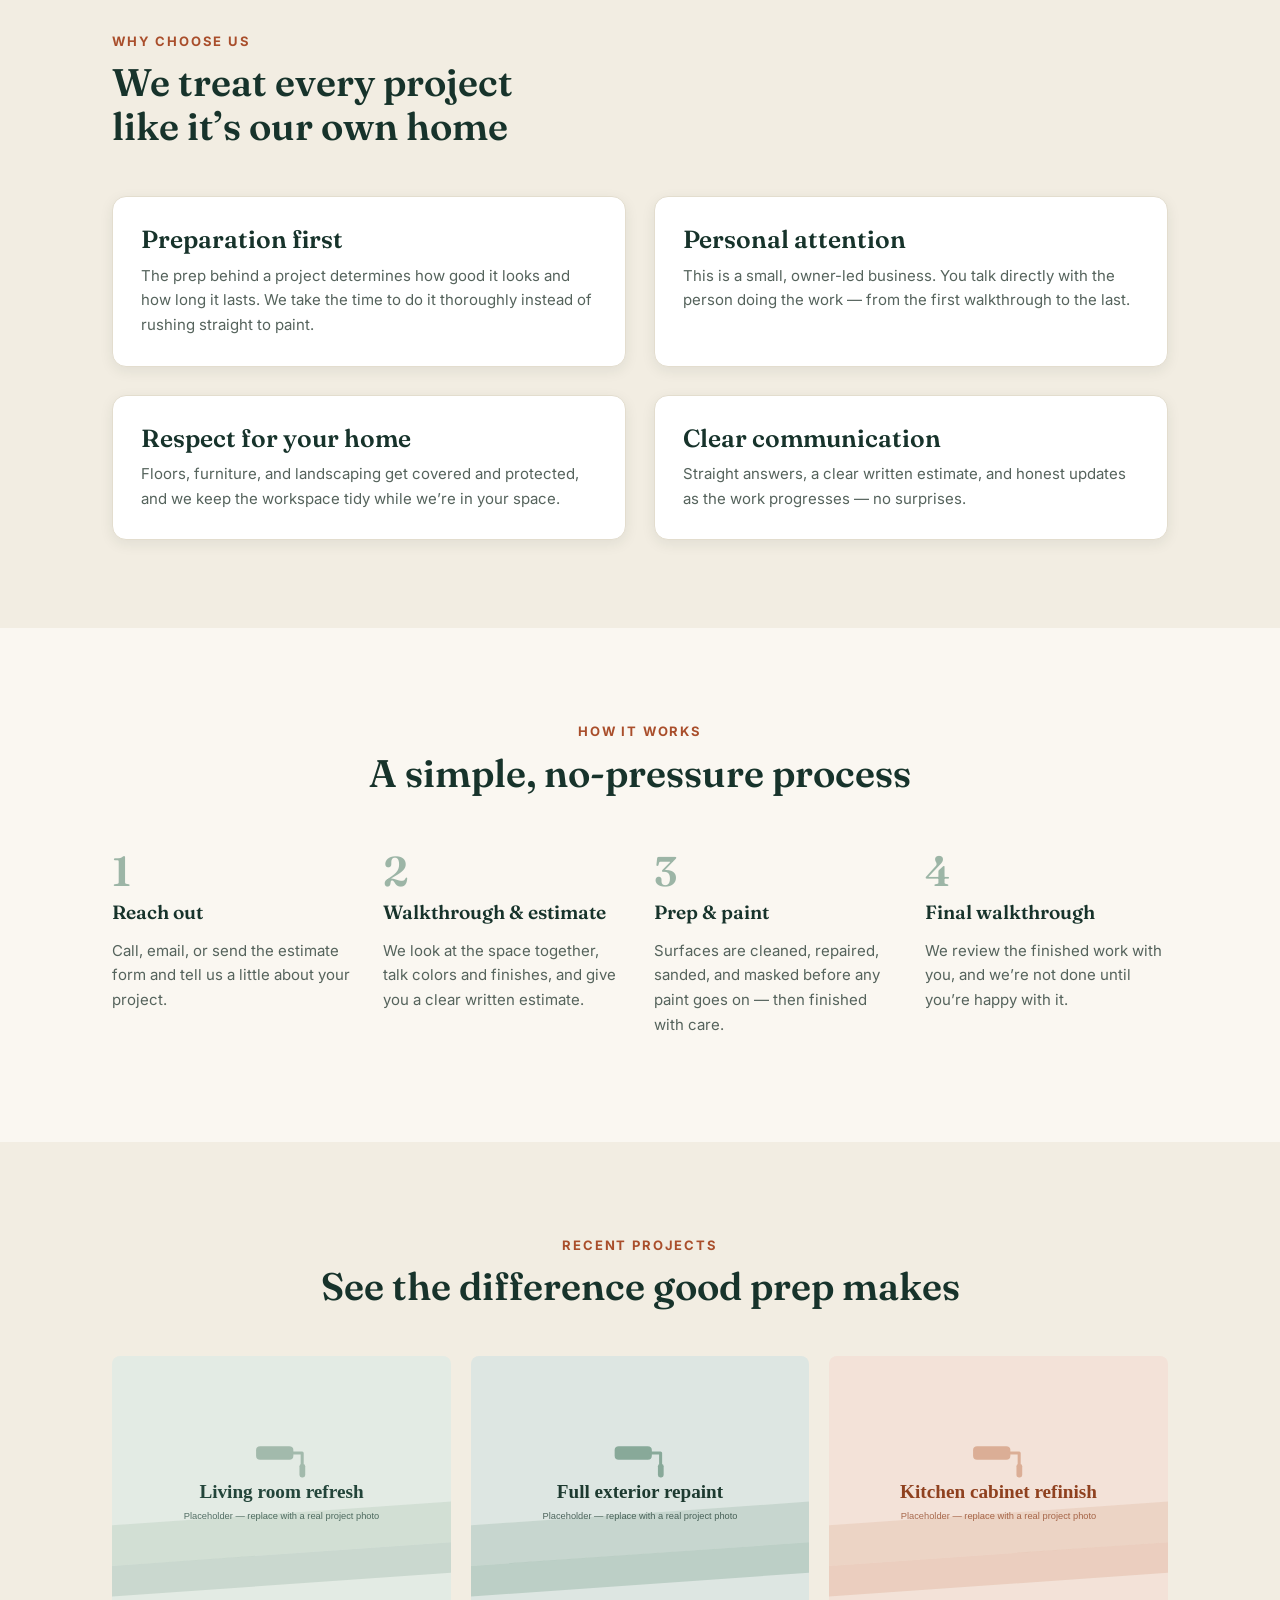
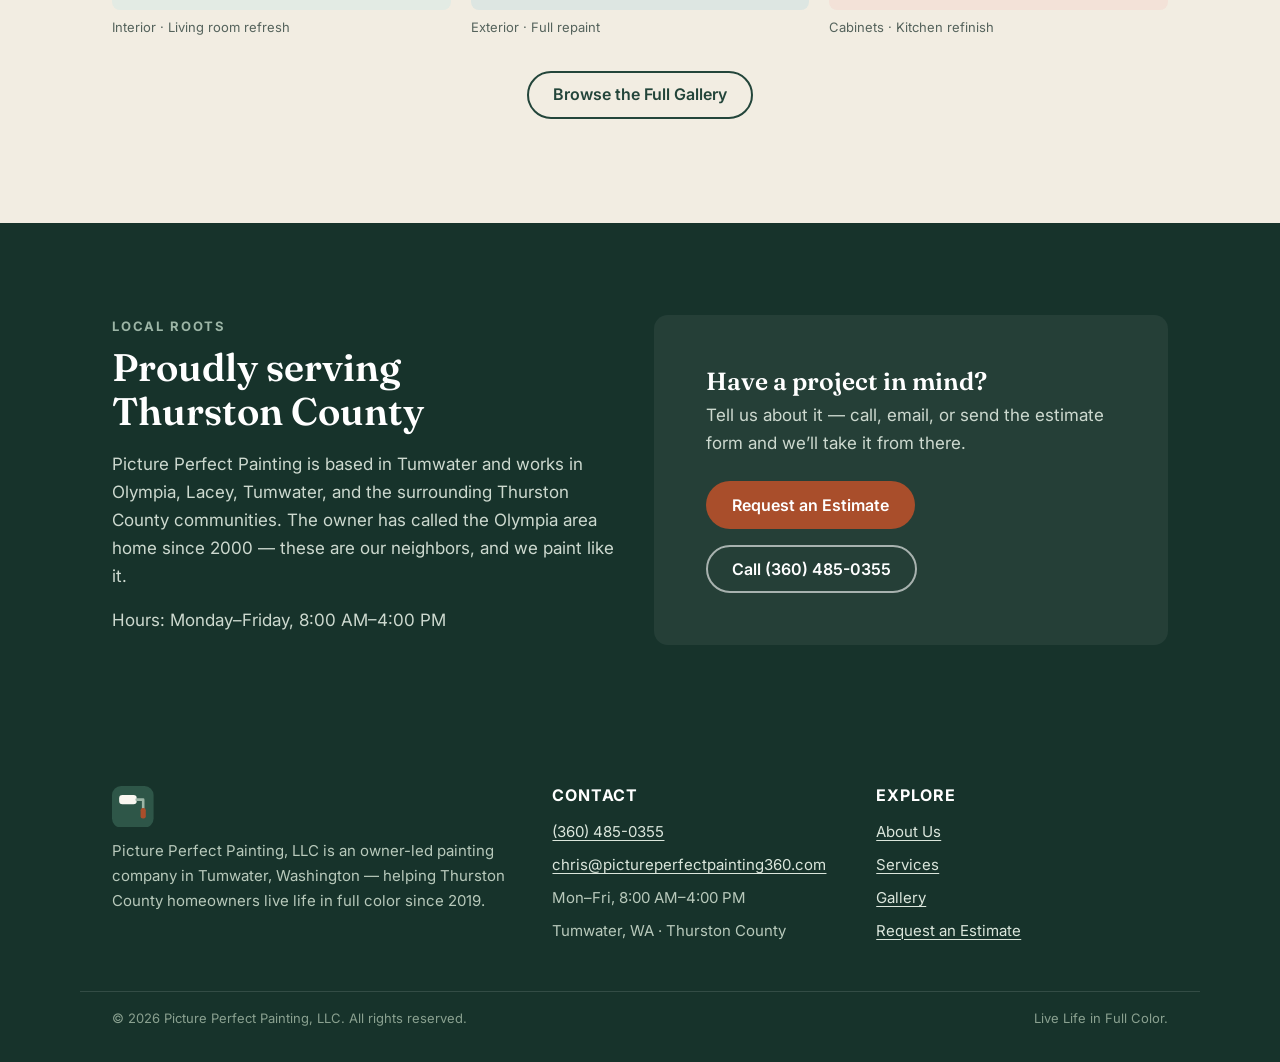
==== commit 0beea1e4: "Update contact email to chris@pictureperfectpainting360.com Co-Authored-By: Claude Fable 5 <noreply@" ====
--- a/index.html
+++ b/index.html
@@ -33,7 +33,7 @@
     "name": "Picture Perfect Painting, LLC",
     "url": "https://pictureperfectpainting360.com/",
     "telephone": "+13604850355",
-    "email": "chris.smith@pictureperfectpainting360.com",
+    "email": "chris@pictureperfectpainting360.com",
     "slogan": "Live Life in Full Color",
     "foundingDate": "2019",
     "image": "https://pictureperfectpainting360.com/images/branding/og-image.png",
@@ -313,7 +313,7 @@
         <h3>Contact</h3>
         <ul>
           <li><a href="tel:+13604850355">(360) 485-0355</a></li>
-          <li><a href="mailto:chris.smith@pictureperfectpainting360.com">chris.smith@pictureperfectpainting360.com</a></li>
+          <li><a href="mailto:chris@pictureperfectpainting360.com">chris@pictureperfectpainting360.com</a></li>
           <li>Mon&ndash;Fri, 8:00 AM&ndash;4:00 PM</li>
           <li>Tumwater, WA &middot; Thurston County</li>
         </ul>
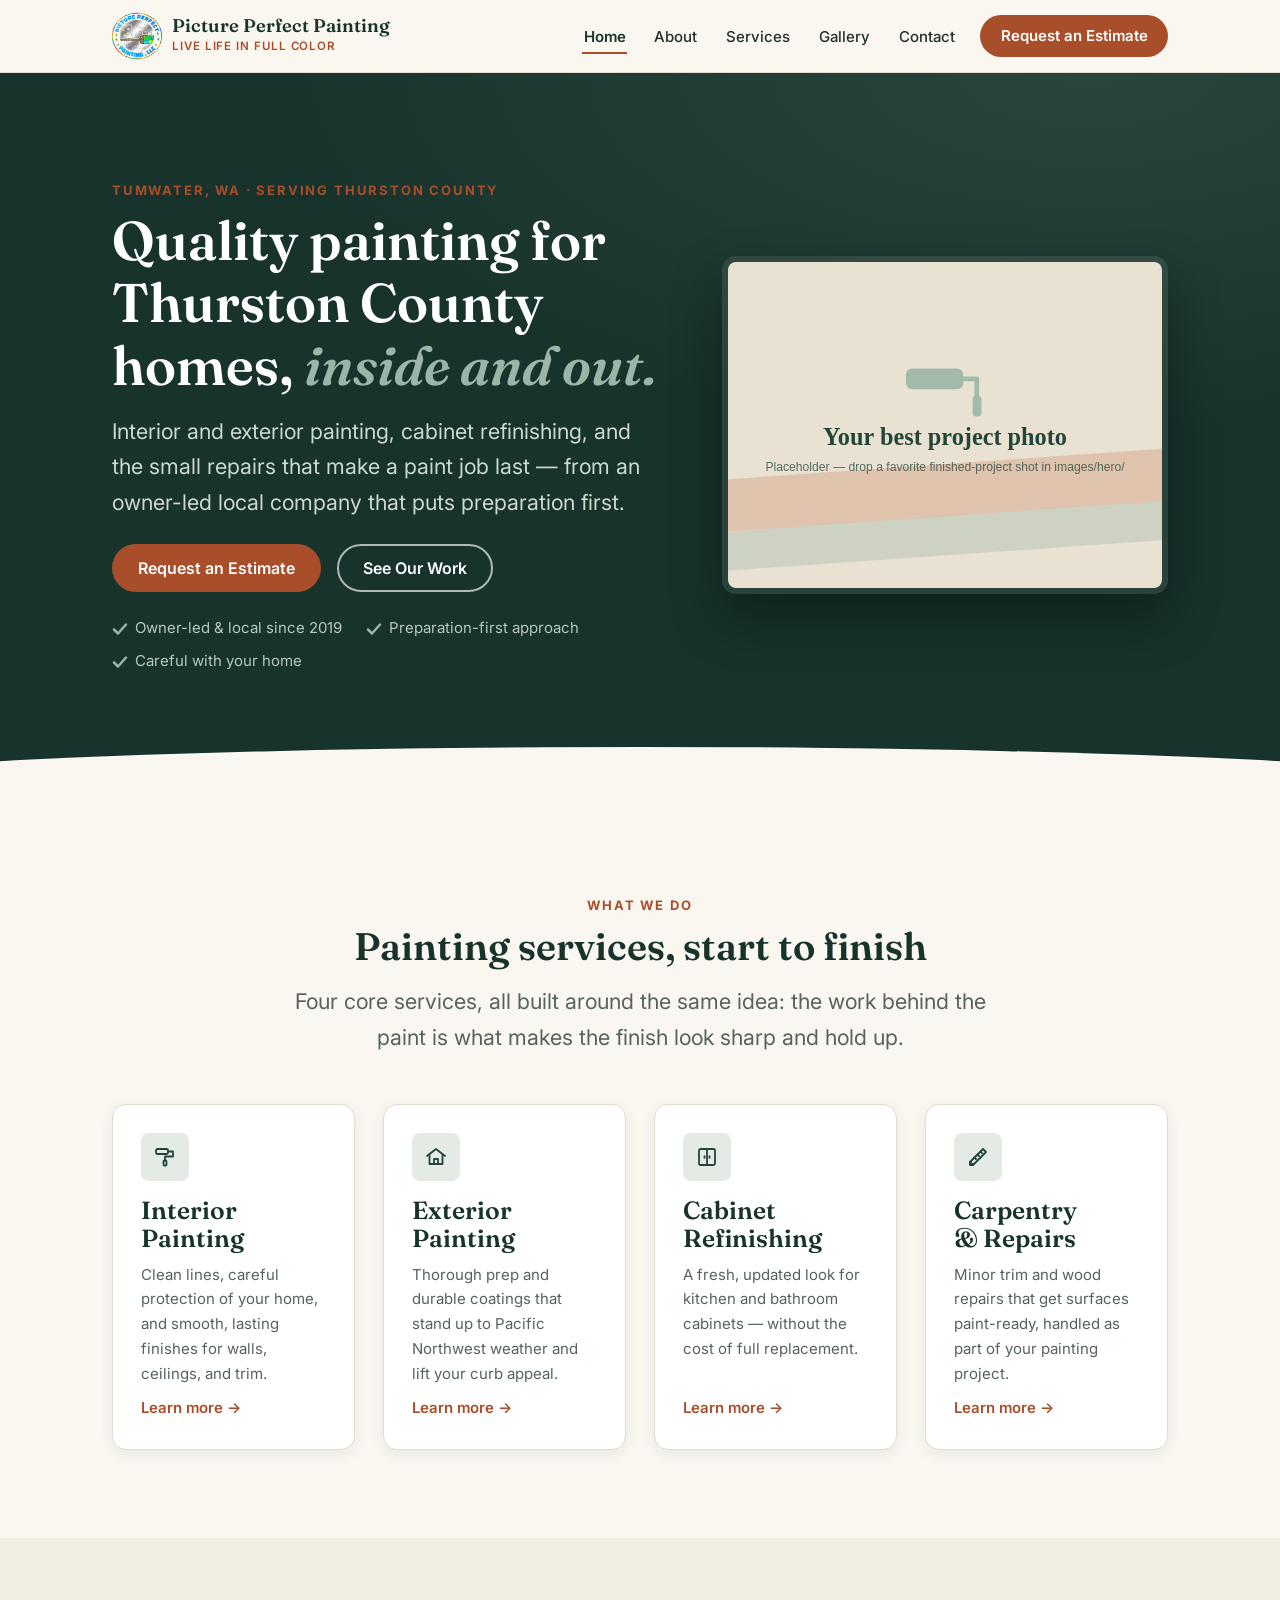
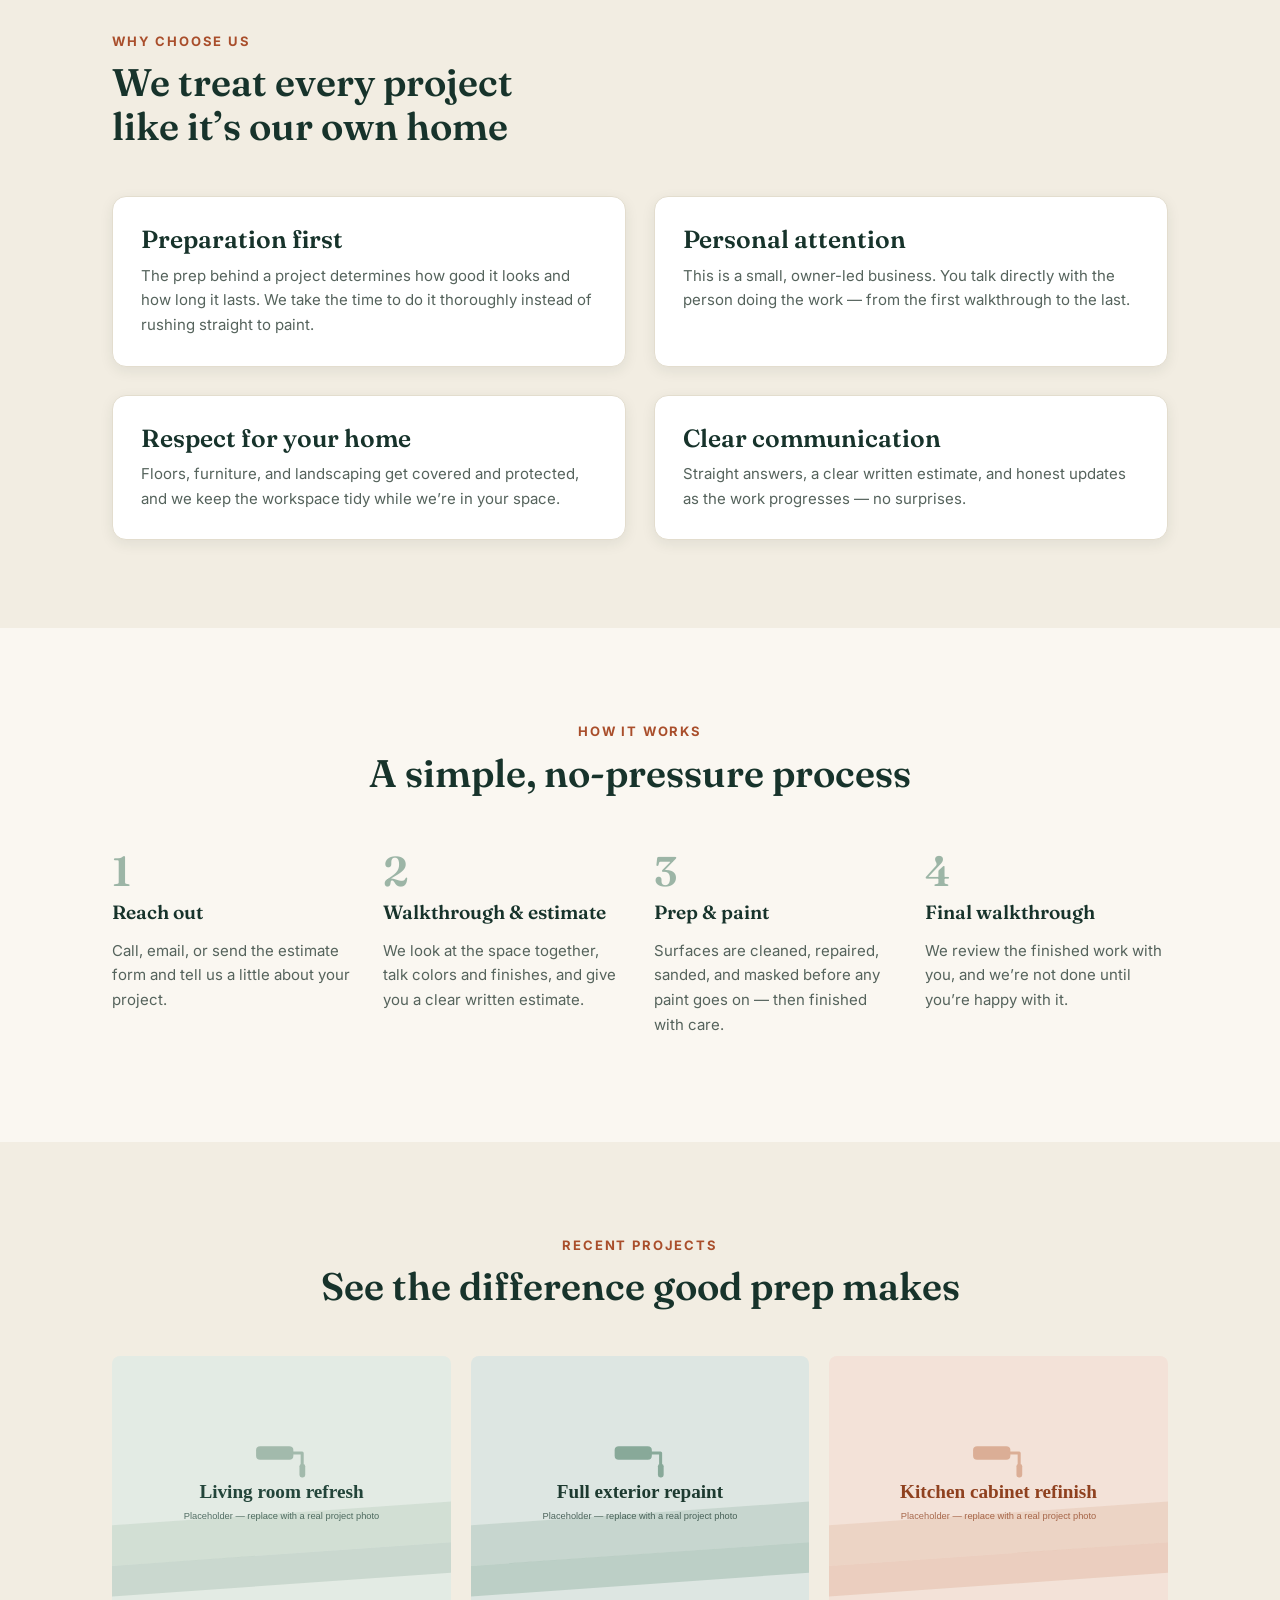
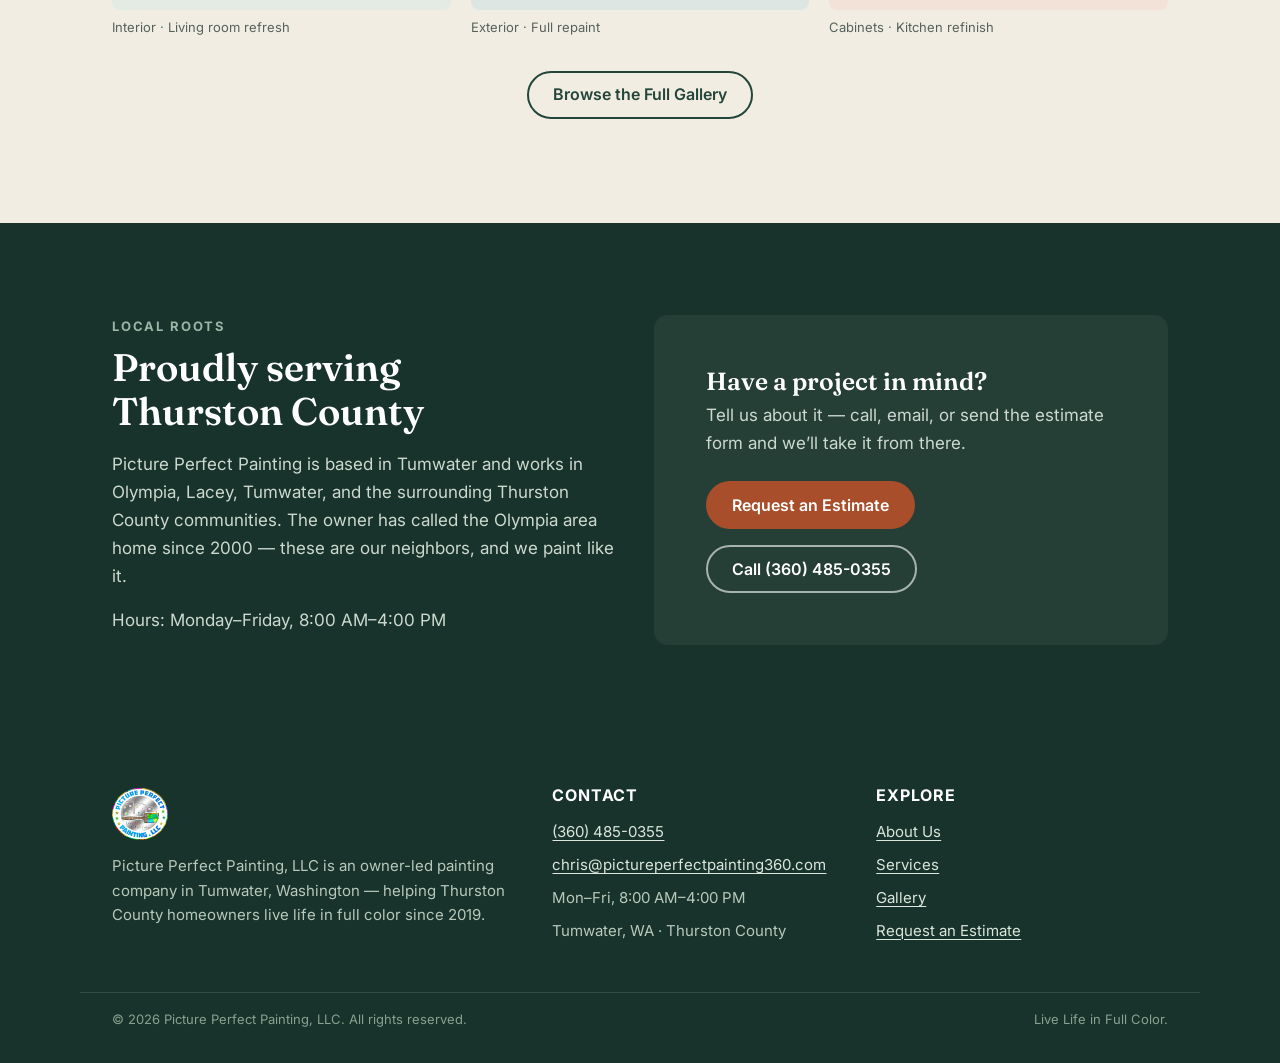
==== commit 7456fdc7: "Replace placeholder roller mark with the real company logo Round logo in the header (all pages), whi" ====
--- a/index.html
+++ b/index.html
@@ -15,7 +15,7 @@
   <meta property="og:url" content="https://pictureperfectpainting360.com/">
   <meta property="og:image" content="https://pictureperfectpainting360.com/images/branding/og-image.png">
 
-  <link rel="icon" type="image/svg+xml" href="images/branding/favicon.svg">
+  <link rel="icon" type="image/png" href="images/branding/favicon.png">
   <link rel="apple-touch-icon" href="images/branding/apple-touch-icon.png">
 
   <link rel="preconnect" href="https://fonts.googleapis.com">
@@ -65,12 +65,7 @@
   <header class="site-header">
     <div class="container header-inner">
       <a class="brand" href="index.html">
-        <svg viewBox="0 0 64 64" aria-hidden="true" focusable="false">
-          <rect width="64" height="64" rx="14" fill="#23453a"/>
-          <rect x="11" y="14" width="27" height="14" rx="5" fill="#faf7f1"/>
-          <path d="M38 21 h10 v13" fill="none" stroke="#9cb5a6" stroke-width="4" stroke-linecap="round" stroke-linejoin="round"/>
-          <rect x="44" y="34" width="8" height="16" rx="3.5" fill="#a94e2b"/>
-        </svg>
+        <img src="images/branding/logo-round.png" width="192" height="192" alt="">
         <span>
           <span class="brand-name">Picture Perfect Painting</span>
           <span class="brand-tag">Live Life in Full Color</span>
@@ -301,12 +296,7 @@
   <footer class="site-footer" style="margin-top:0;">
     <div class="container footer-grid">
       <div class="footer-brand">
-        <svg viewBox="0 0 64 64" aria-hidden="true" focusable="false">
-          <rect width="64" height="64" rx="14" fill="#2e5648"/>
-          <rect x="11" y="14" width="27" height="14" rx="5" fill="#faf7f1"/>
-          <path d="M38 21 h10 v13" fill="none" stroke="#9cb5a6" stroke-width="4" stroke-linecap="round" stroke-linejoin="round"/>
-          <rect x="44" y="34" width="8" height="16" rx="3.5" fill="#a94e2b"/>
-        </svg>
+        <img src="images/branding/logo-round-white.png" width="192" height="192" alt="" loading="lazy">
         <p>Picture Perfect Painting, LLC is an owner-led painting company in Tumwater, Washington — helping Thurston County homeowners live life in full color since 2019.</p>
       </div>
       <div>
--- a/css/style.css
+++ b/css/style.css
@@ -230,7 +230,7 @@
   color: var(--spruce-deep);
   margin-right: auto;
 }
-.brand svg { width: 2.4rem; height: 2.4rem; flex: none; }
+.brand svg, .brand img { width: 3.1rem; height: 3.1rem; flex: none; }
 .brand-name {
   font-family: var(--font-display);
   font-weight: 600;
@@ -671,7 +671,11 @@
 .site-footer a { color: #dbe6dc; }
 .site-footer a:hover { color: var(--white); }
 .site-footer ul { list-style: none; margin: 0; padding: 0; display: grid; gap: 0.5rem; }
-.footer-brand svg { width: 2.6rem; height: 2.6rem; margin-bottom: 0.75rem; }
+.footer-brand svg, .footer-brand img {
+  width: 3.5rem;
+  height: 3.5rem;
+  margin-bottom: 0.75rem;
+}
 .footer-brand p { max-width: 26rem; }
 .footer-bottom {
   border-top: 1px solid rgba(255, 255, 255, 0.12);
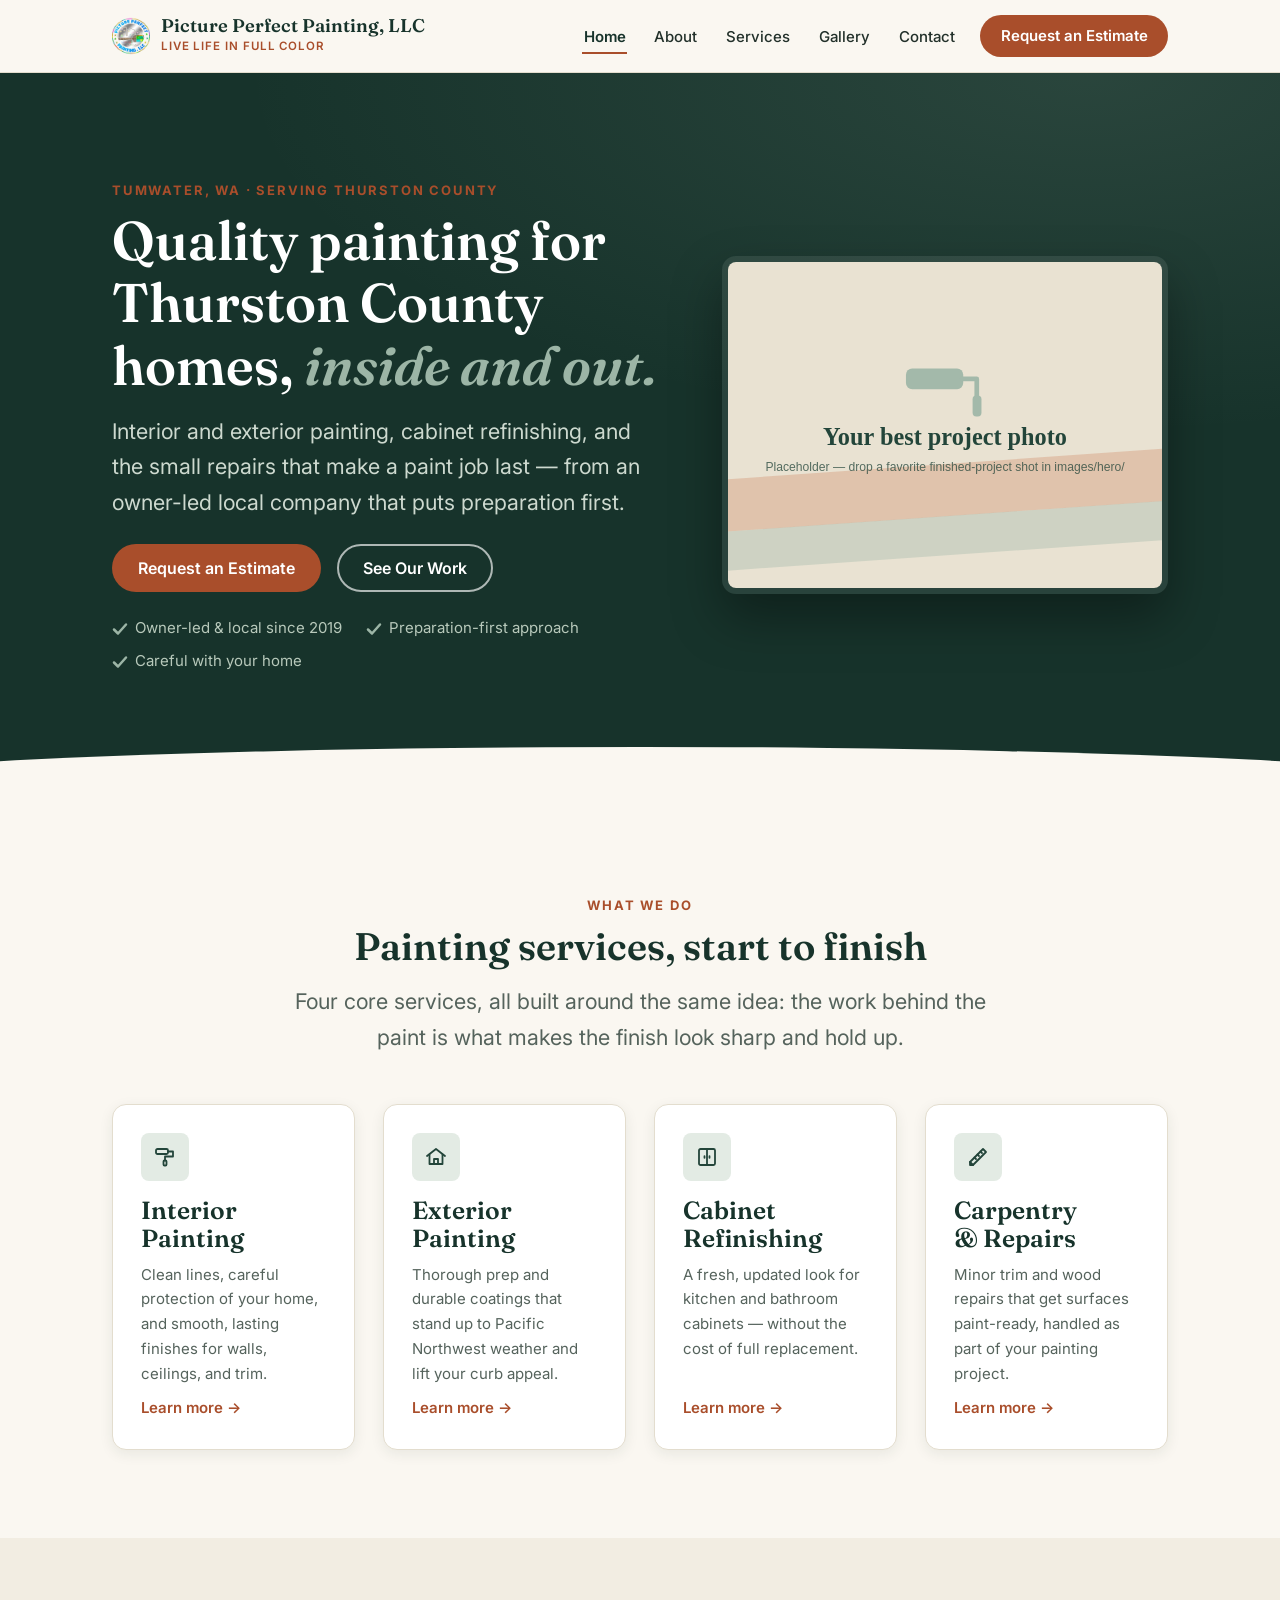
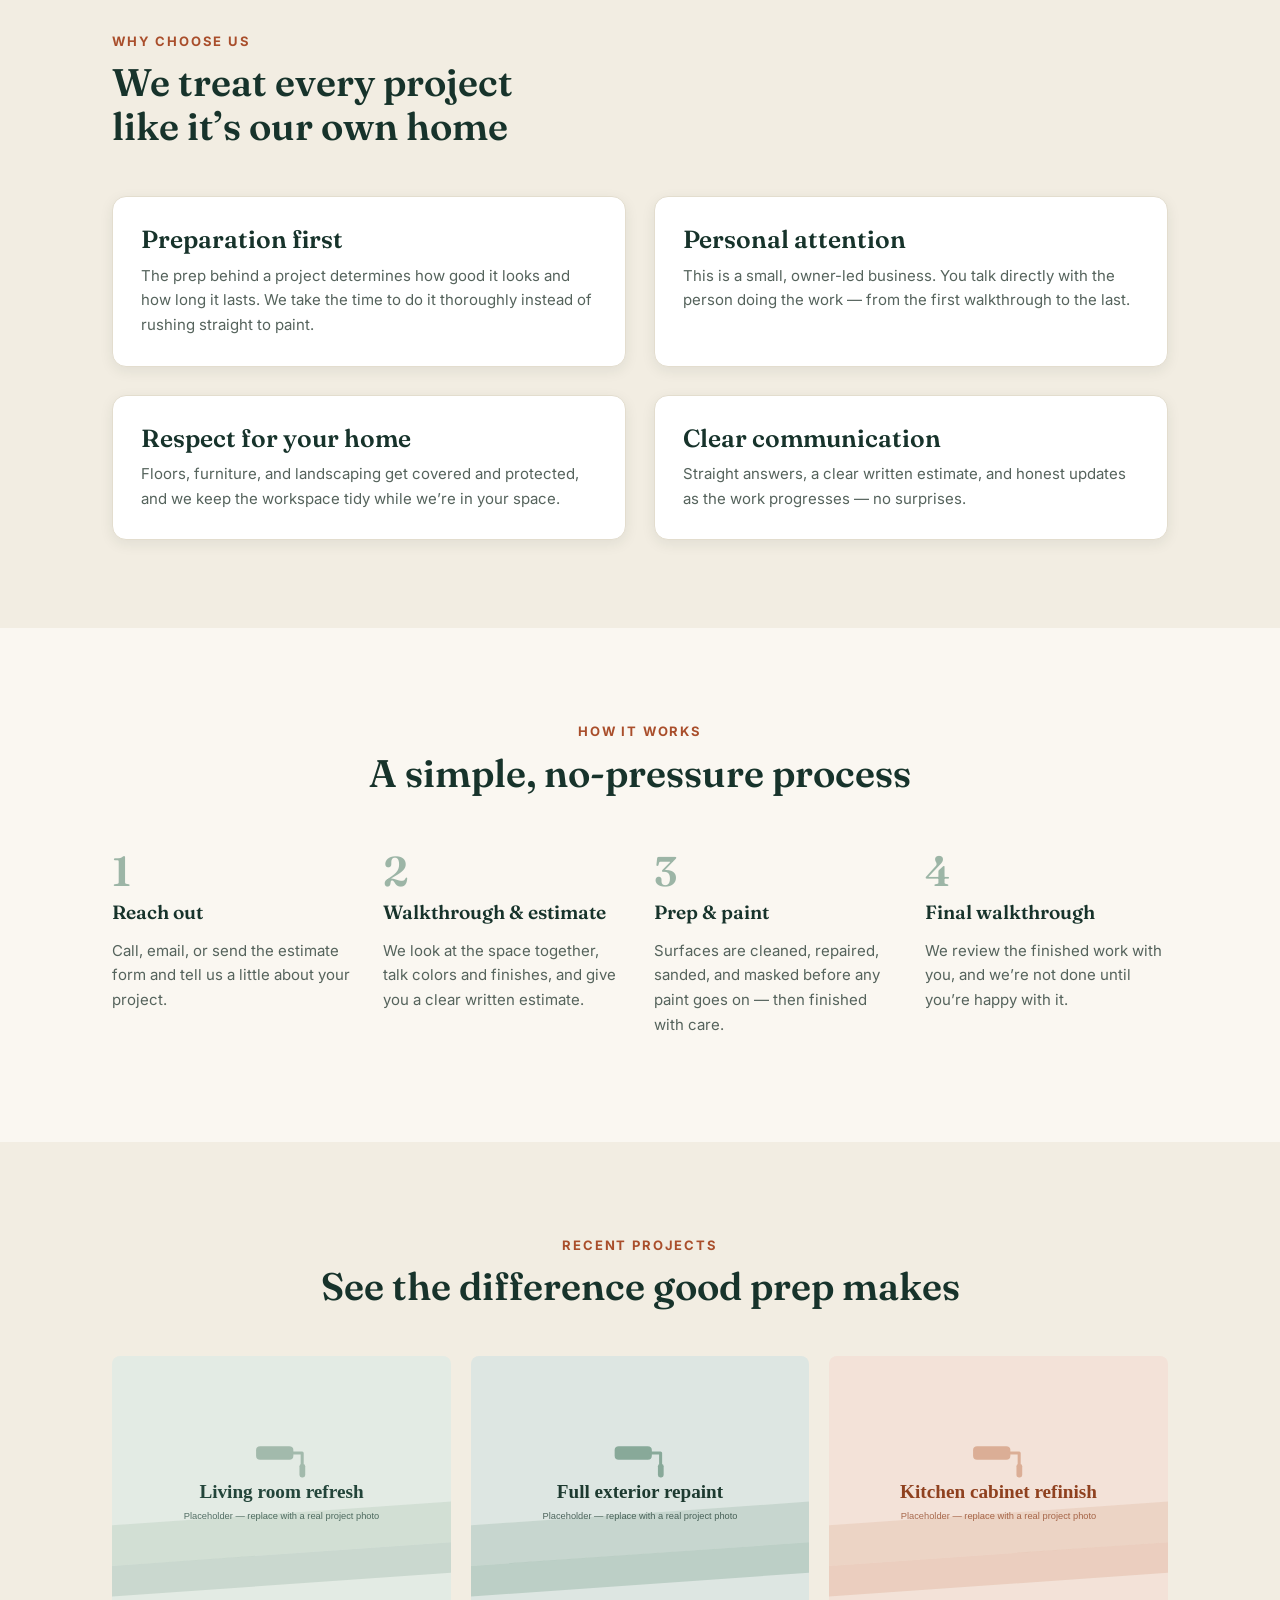
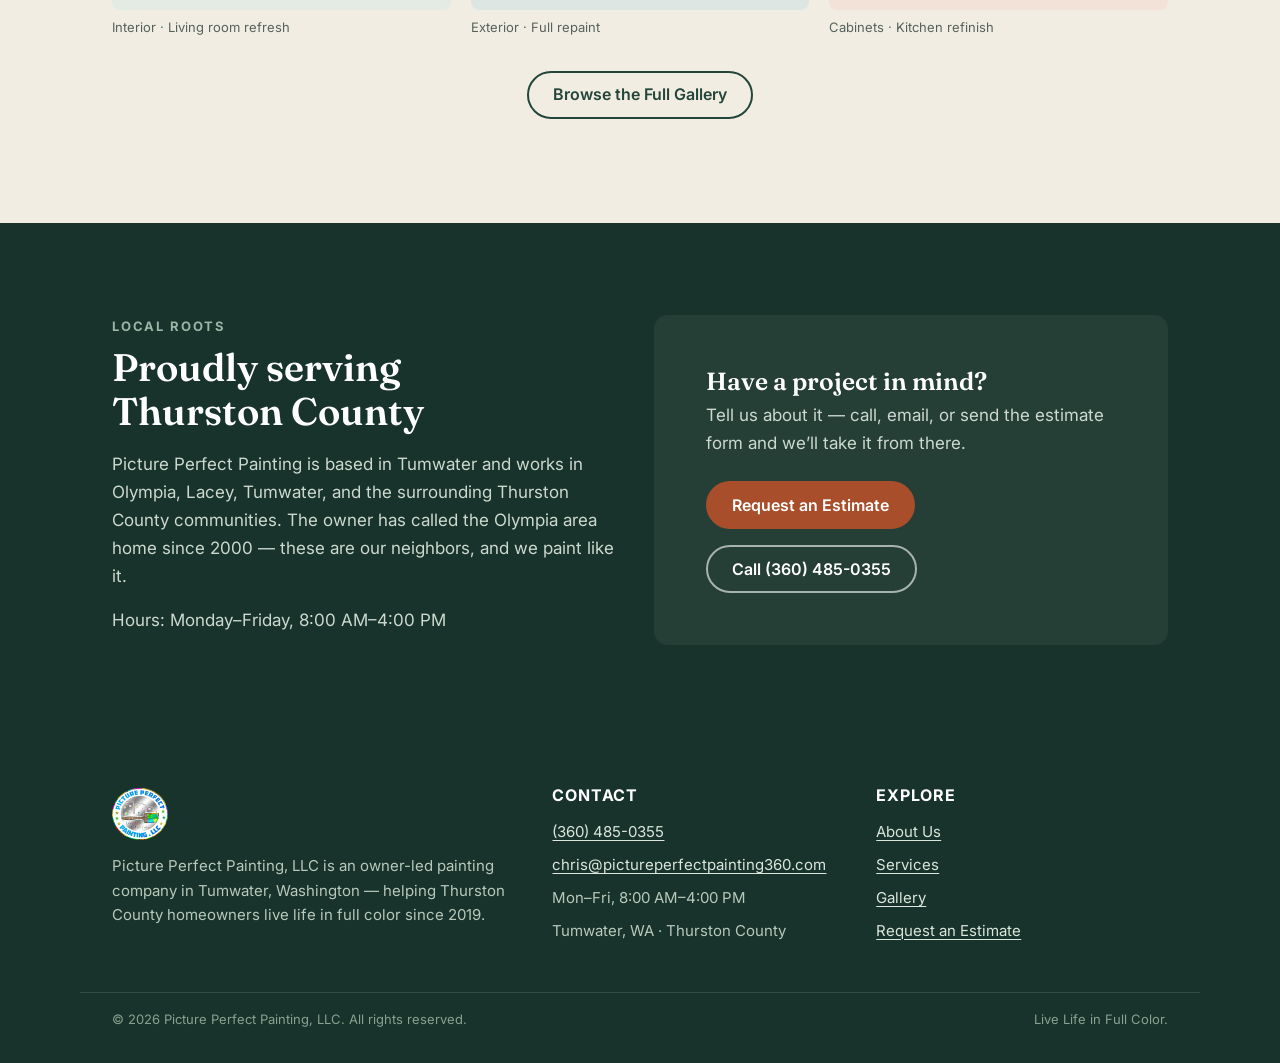
==== commit ede0752b: "Shrink header logo and add LLC to the brand name Co-Authored-By: Claude Fable 5 <noreply@anthropic.c" ====
--- a/index.html
+++ b/index.html
@@ -67,7 +67,7 @@
       <a class="brand" href="index.html">
         <img src="images/branding/logo-round.png" width="192" height="192" alt="">
         <span>
-          <span class="brand-name">Picture Perfect Painting</span>
+          <span class="brand-name">Picture Perfect Painting, LLC</span>
           <span class="brand-tag">Live Life in Full Color</span>
         </span>
       </a>
--- a/css/style.css
+++ b/css/style.css
@@ -230,7 +230,7 @@
   color: var(--spruce-deep);
   margin-right: auto;
 }
-.brand svg, .brand img { width: 3.1rem; height: 3.1rem; flex: none; }
+.brand svg, .brand img { width: 2.4rem; height: 2.4rem; flex: none; }
 .brand-name {
   font-family: var(--font-display);
   font-weight: 600;
@@ -776,6 +776,7 @@
   .cta-actions { width: 100%; }
   .cta-actions .btn { flex: 1; }
   .brand-tag { display: none; }
+  .brand svg, .brand img { width: 2rem; height: 2rem; }
   .lightbox-prev { left: 0.4rem; }
   .lightbox-next { right: 0.4rem; }
 }
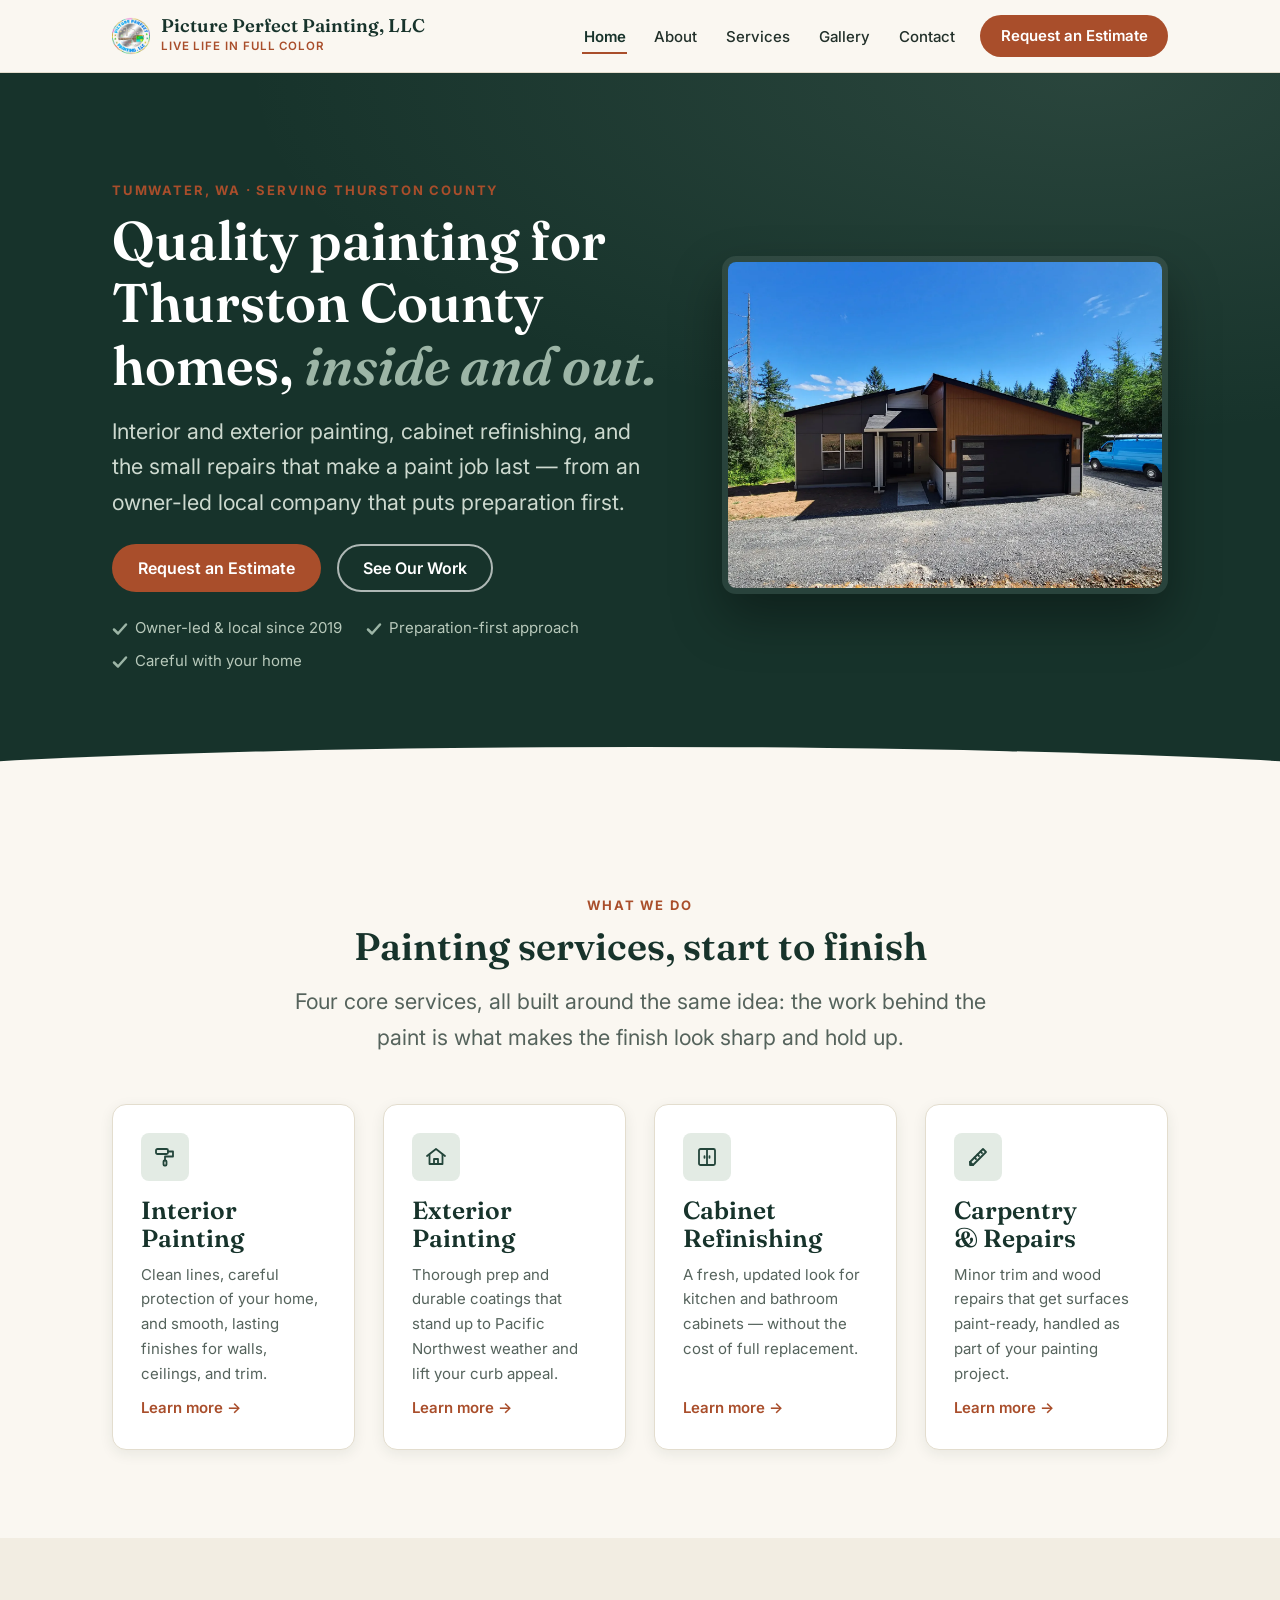
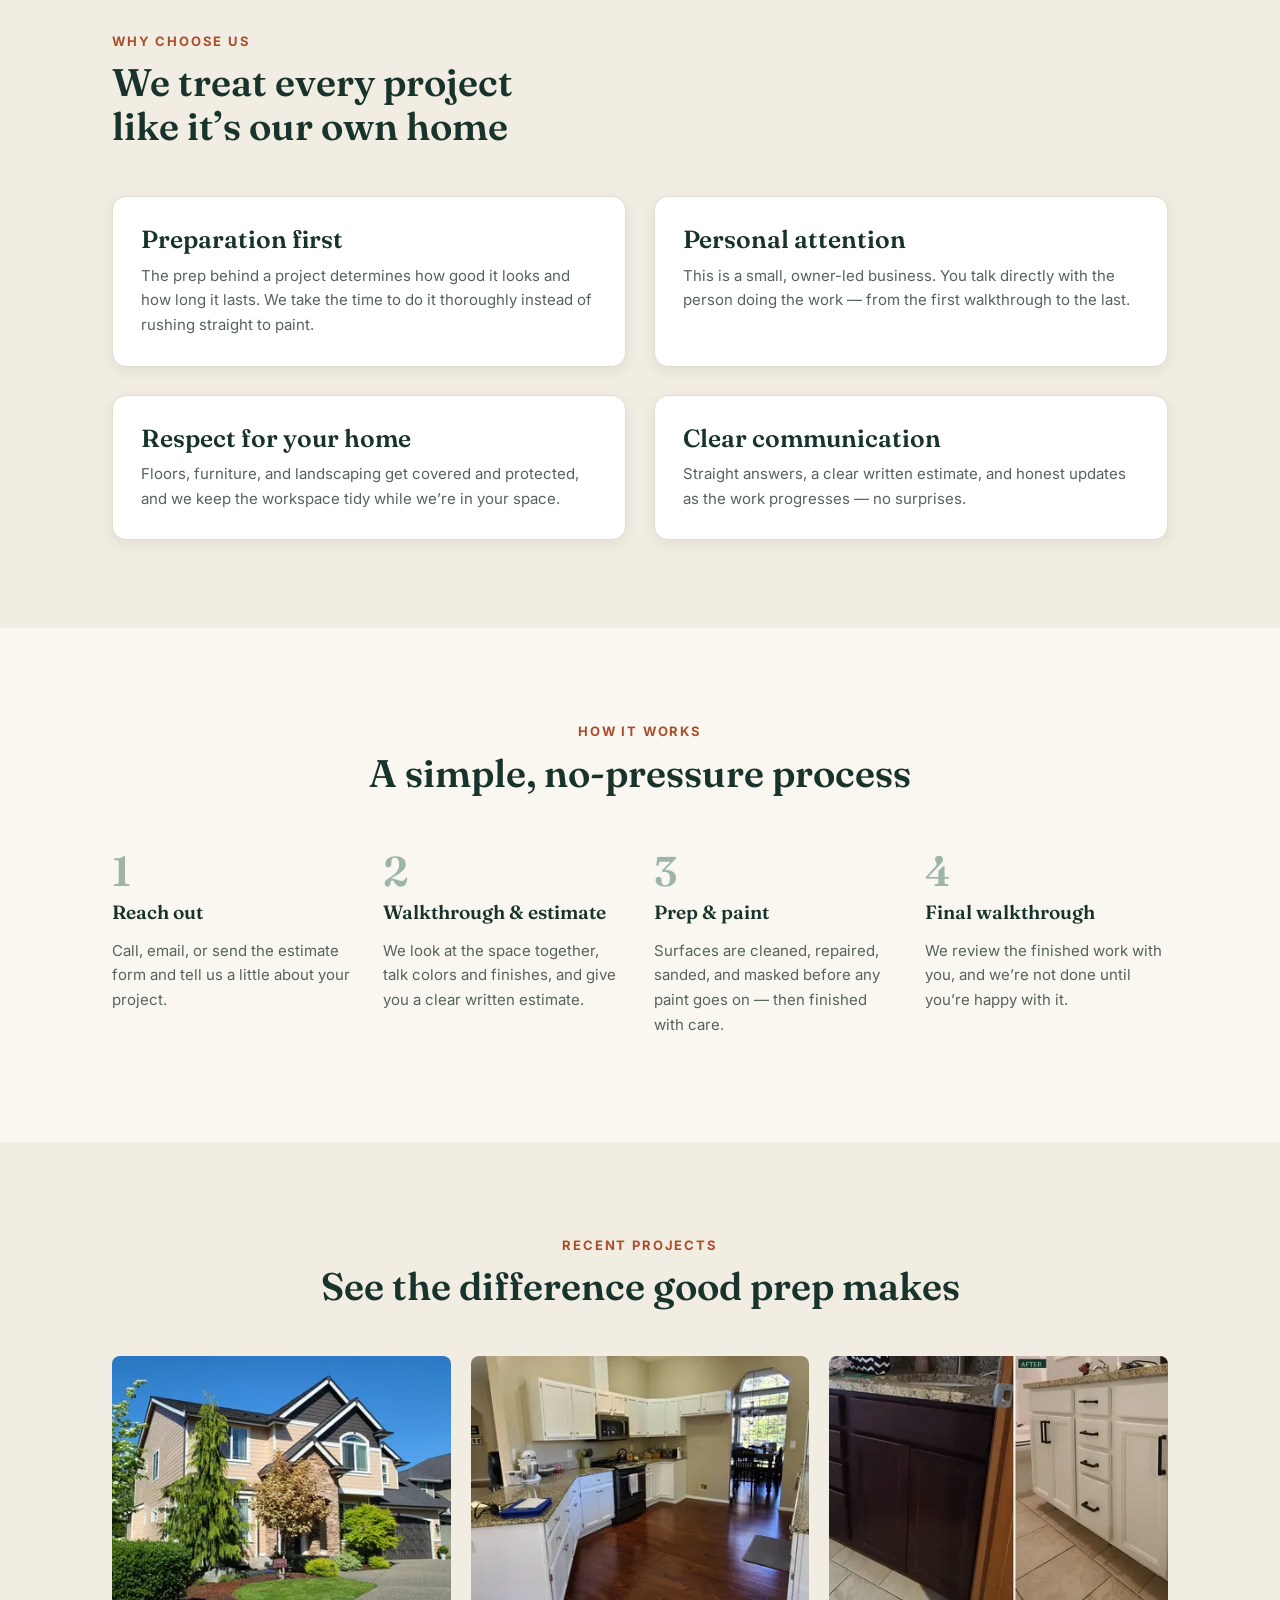
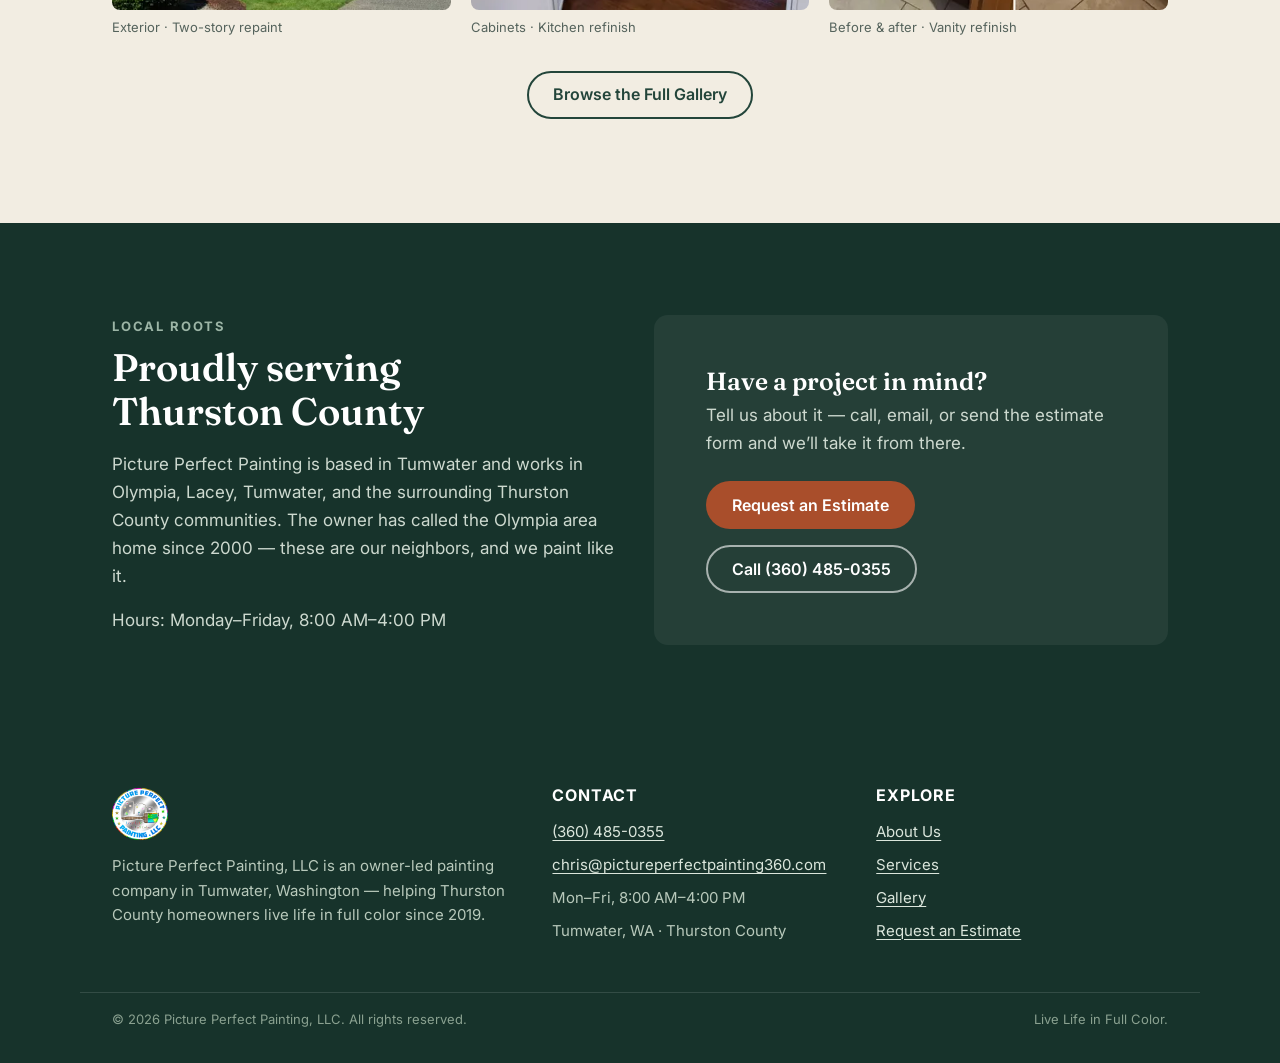
==== commit c2fee59f: "Add real project photos throughout the site Owner-approved selection from the full photo library: - " ====
--- a/index.html
+++ b/index.html
@@ -107,9 +107,7 @@
           </ul>
         </div>
         <div class="hero-media">
-          <!-- Swap this placeholder for a real finished-project photo
-               (images/hero/) and give it descriptive alt text. -->
-          <img src="images/hero/hero-placeholder.svg" width="1000" height="750" alt="" fetchpriority="high">
+          <img src="images/hero/home-hero.webp" width="1600" height="1200" alt="Freshly painted modern home with dark siding in Thurston County" fetchpriority="high">
         </div>
       </div>
     </section>
@@ -228,16 +226,16 @@
         </div>
         <div class="gallery-grid">
           <figure class="gallery-item">
-            <img src="images/gallery/interior/placeholder-1.svg" width="1200" height="900" loading="lazy" alt="Placeholder for an interior painting project photo">
-            <figcaption>Interior &middot; Living room refresh</figcaption>
+            <img src="images/gallery/exterior/stone-accent-two-story-thumb.webp" width="640" height="480" loading="lazy" alt="Freshly painted tan two-story home with stone accents">
+            <figcaption>Exterior &middot; Two-story repaint</figcaption>
           </figure>
           <figure class="gallery-item">
-            <img src="images/gallery/exterior/placeholder-1.svg" width="1200" height="900" loading="lazy" alt="Placeholder for an exterior painting project photo">
-            <figcaption>Exterior &middot; Full repaint</figcaption>
+            <img src="images/gallery/cabinets/white-kitchen-refinish-thumb.webp" width="640" height="480" loading="lazy" alt="Kitchen cabinets refinished in white">
+            <figcaption>Cabinets &middot; Kitchen refinish</figcaption>
           </figure>
           <figure class="gallery-item">
-            <img src="images/gallery/cabinets/placeholder-1.svg" width="1200" height="900" loading="lazy" alt="Placeholder for a cabinet refinishing project photo">
-            <figcaption>Cabinets &middot; Kitchen refinish</figcaption>
+            <img src="images/gallery/before-after/ba-vanity-thumb.webp" width="680" height="296" loading="lazy" alt="Before and after of a bathroom vanity refinished from espresso to white">
+            <figcaption>Before &amp; after &middot; Vanity refinish</figcaption>
           </figure>
         </div>
         <p style="text-align:center; margin-top: var(--space-4);">
